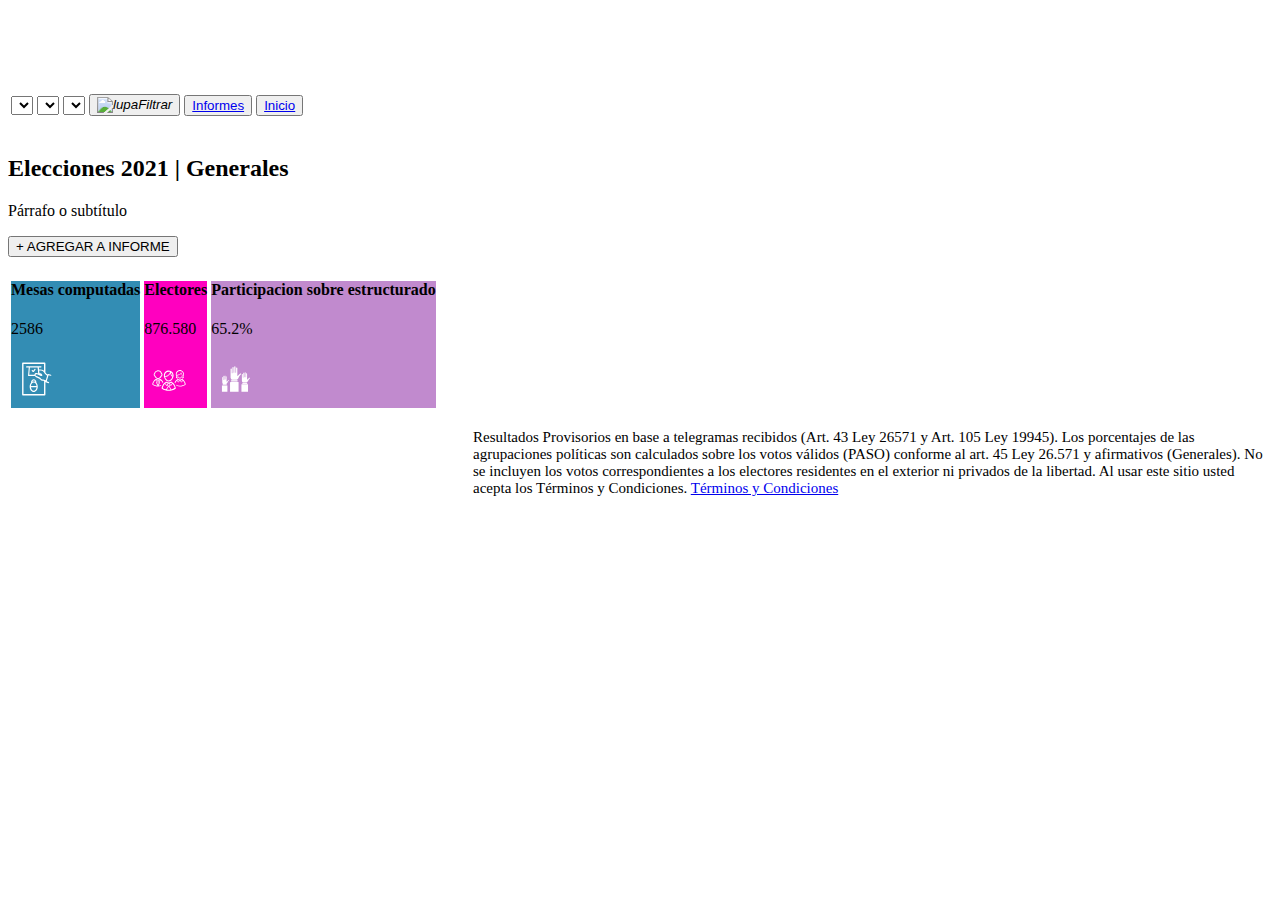
==== tup-lc2-votacion-app/generales.html @ f7ecd7ff "Add files via upload" ====
<!DOCTYPE html>
<html lang="es">

<head>
    <meta charset="UTF-8" />
    <meta name="viewport" content="width=device-width, initial-scale=1.0" />
    <title>Sistema de Publicación de Resultados Electorales</title>
    <link rel="shortcut icon" href="img/icons/favicon-16x16.png" type="image/x-icon">
    <!-- Estilos CSS -->
    <link rel="stylesheet" href="css/generales.css" />
</head>

<body>
    <header>
        <!--Barra de logo portal-->
        <div class="header-page">
            <img src="img/icons/Logo_DINE_negativo.a88f983e.png" alt="logo" class="logo" width="250px">

            <nav>
                <table>
                    <tr>
                        <!-- Filtros -->
                        <td>
                            <select name="Año" id="year">
                        </select>
                        </td>
                        <td>
                            <select name="Cargo" id="Cargo">
                            <!-- Opciones del filtro de cargo -->
                        </select>
                        </td>
                        <td>
                            <select name="Distrito" id="Distrito">
                            <!-- Opciones del filtro de distrito -->
                        </select>
                        </td>
                        <td><button type="submit"><i class="icon-search"> <img src="img/icons/lupa.png" alt="lupa" width="10px">Filtrar</i></butto></td>

                            <!--Barra de menú principal-->
                        <td>
                            <p><button><a class="active" href="informes.html">Informes</a></button></p>
                        </td>
                        <td>
                            <p><button class="move-right"><a class="active" href="index.html">Inicio</a></button></p>

                        </td>

                    </tr>
                </table>
            </nav>

        </div>
    </header>


    <!-- Contenido principal de la página -->
    <main>

        <section id="sec-titulo">
            <!--Seccion para agregar una palicula favorita por codigo-->
            <h2>Elecciones 2021 | Generales</h2>
            <p>Párrafo o subtítulo</p>
        </section>

        <section id="sec-contenido">
            <!--Seccion para contenido de la página-->

            <button>+ AGREGAR A INFORME</button>


            <table>

                <tr>
                    <td>

                        <div style="background-color: rgb(51, 141, 180);">
                            <h4>Mesas computadas</h4>
                            <p>2586</p>
                            <svg version="1.1" id="Capa_1" xmlns="http://www.w3.org/2000/svg" xmlns:xlink="http://www.w3.org/1999/xlink" x="0px" y="0px" width="841.889px" height="595.281px" viewBox="0 0 841.889 595.281" enable-background="new 0 0 841.889 595.281" xml:space="preserve"
                                class="v-icon__component theme--light" style="font-size: 50px; height: 50px; width: 50px;">
                <g>
                    <path fill="#FFFFFF"
                        d="M671.434,227.503l-43.614-14.145c-2.358-1.179-4.716-1.179-8.252,1.179
                                                            c-2.357,1.179-4.715,3.536-4.715,5.894l-1.179,3.536c-9.431-8.251-22.396-20.039-34.185-35.363V31.827
                                                            c0-7.072-5.894-11.788-11.788-11.788H198.746c-7.073,0-11.788,5.895-11.788,11.788v530.448c0,7.072,4.715,11.787,11.788,11.787
                                                            h368.955c7.073,0,11.788-4.715,11.788-11.787V348.917c1.179,2.357,3.536,3.536,4.715,4.716l44.794,14.145c1.179,0,2.357,0,3.536,0
                                                            c4.715,0,8.251-2.357,9.43-7.072s-1.179-10.609-5.894-12.967l0,0l-34.185-11.787l30.648-102.554l34.185,10.608l0,0
                                                            c4.715,1.179,10.608-1.179,12.966-7.072C679.685,234.576,676.149,228.682,671.434,227.503z M555.914,550.487H210.533V43.615
                                                            h345.381v113.162c-29.47-25.934-77.799-21.218-83.693-20.039l-3.536-34.185h35.363c5.894,0,10.609-4.715,10.609-10.609
                                                            c0-5.894-4.716-10.608-10.609-10.608H262.4c-4.715,2.357-9.43,7.072-9.43,12.966c0,5.895,4.715,10.609,10.608,10.609h35.363
                                                            l-11.787,132.022c0,2.357,1.179,5.894,2.357,8.251c2.357,2.358,4.715,3.537,7.072,3.537h103.731
                                                            c5.895,9.43,15.324,12.966,16.503,14.145c0,0,29.47,15.324,51.866,24.755c12.967,5.894,15.324,9.43,20.039,14.145
                                                            c2.357,3.537,5.894,7.073,10.609,10.609c14.146,12.967,34.185,14.146,40.078,15.324l17.682,4.715L555.914,550.487z
                                                            M456.897,203.927l-8.251-3.536c-1.179-1.179-17.682-8.251-31.827-3.536c-8.251,2.357-14.145,8.251-18.86,17.682
                                                            c-2.357,4.715-3.536,8.251-3.536,12.967h-87.229l10.608-122.593h130.844L456.897,203.927z M585.383,319.448l-42.436-11.788
                                                            c-1.179,0-2.357,0-3.536,0c0,0-17.682,0-28.291-9.431c-3.536-3.536-5.894-7.072-8.251-9.43
                                                            c-5.894-7.073-11.788-12.967-27.112-20.039c-22.396-9.431-50.687-24.755-51.865-24.755c0,0-7.073-3.536-9.431-9.43
                                                            c-1.179-3.536-1.179-7.072,1.179-10.609c2.357-4.715,4.716-5.894,7.073-7.072c5.894-2.357,14.145,1.179,17.682,2.357l62.475,25.933
                                                            c4.715,1.18,15.324,4.716,22.396-2.357c4.715-4.715,3.536-11.787-2.357-21.218c-10.609-16.503-29.469-20.039-37.721-20.039
                                                            c-1.179,0-2.357,0-2.357,0c-1.179,0-2.357,0-3.536,0l0,0l-4.716-36.542l-1.179-8.251c0,0,0,0,1.179,0
                                                            c0,0,56.581-8.252,76.621,24.754c15.323,25.933,38.899,50.688,56.58,62.475L585.383,319.448z">
                    </path>
                    <path fill="#FFFFFF" d="M368.49,179.174c2.357,1.179,3.536,2.357,5.894,2.357l0,0l0,0c3.536,0,5.895-1.179,8.252-3.536
                                                            l29.469-35.363c3.536-4.715,2.357-10.609-1.179-14.146c-2.357-1.179-4.715-2.357-7.072-2.357c-2.358,0-4.716,1.179-7.073,3.536
                                                            l-12.966,15.324l-9.431,11.788l-5.894-4.716l-4.715-3.536c-4.716-3.536-10.609-2.357-14.146,2.357
                                                            c-3.536,4.716-2.357,10.609,2.357,14.146L368.49,179.174z">
                    </path>
                    <path fill="#FFFFFF"
                        d="M427.428,359.526c0-2.357,0-3.536,0-5.894c0,0,0,0,0-1.18l0,0l0,0c0-28.29-20.039-50.688-44.793-50.688
                                                            c-24.755,0-44.794,22.397-44.794,50.688l0,0l0,0c0,2.358,0,4.716,0,7.073c-14.145,16.503-23.575,40.078-23.575,67.189l0,0l0,0
                                                            c0,48.33,30.648,88.408,68.369,88.408c37.72,0,68.368-40.078,68.368-88.408l0,0l0,0
                                                            C451.003,399.604,441.573,376.029,427.428,359.526z M382.635,495.085c-23.576,0-43.615-25.933-47.151-57.76h94.302
                                                            C427.428,469.152,407.389,495.085,382.635,495.085z M406.21,344.202c-7.073-3.536-15.324-5.894-23.575-5.894
                                                            c-8.252,0-16.503,2.357-23.576,5.894c3.537-12.967,12.967-21.218,23.576-21.218C394.422,321.805,403.853,331.235,406.21,344.202z
                                                            M382.635,358.347c23.575,0,43.614,24.754,47.15,57.76h-94.302C339.02,383.101,359.059,358.347,382.635,358.347z">
                    </path>
                </g>
            </svg>
                        </div>
                    </td>

                    <td>
                        <div style="background-color: rgb(255, 0, 191);">
                            <h4>Electores</h4>
                            <p>876.580</p>
                            <svg version="1.1" id="Layer_1" xmlns="http://www.w3.org/2000/svg" xmlns:xlink="http://www.w3.org/1999/xlink" x="0px" y="0px" width="841.889px" height="595.281px" viewBox="0 0 841.889 595.281" enable-background="new 0 0 841.889 595.281" xml:space="preserve"
                                class="v-icon__component theme--light" style="font-size: 50px; height: 50px; width: 50px;">
                <title>comunidad</title>
                <path fill="#FFFFFF"
                    d="M462.824,342.115h-0.59c-3.125-1.252-6.67-0.854-9.438,1.062c-10.771,7.341-23.424,11.436-36.453,11.797
                                                            c-13.2-0.436-26.022-4.519-37.043-11.797c-2.89-1.642-6.43-1.642-9.319,0c-54.148,26.779-76.682,98.859-71.845,112.897
                                                            c0.632,1.725,1.735,3.237,3.186,4.365c34.136,22.816,73.983,35.608,115.021,36.925c41.28-0.521,81.446-13.472,115.257-37.161
                                                            c1.454-1.173,2.557-2.724,3.186-4.482C539.387,440.739,516.973,368.659,462.824,342.115z M458.813,359.693
                                                            c5.067,2.88,9.848,6.237,14.275,10.027l-21.707,27.016l-21.353-26.426c10.135-1.979,19.866-5.647,28.784-10.854V359.693z
                                                            M434.039,395.084l-17.342,20.999c0,0,0,0.59,0,0.826c0,0.235,0,0,0-0.826l-17.224-20.999l17.578-21.471L434.039,395.084z
                                                            M373.992,359.693c8.952,5.199,18.728,8.83,28.902,10.735l-21.588,26.308l-22.061-27.252c4.616-3.762,9.55-7.117,14.746-10.027
                                                            V359.693z M315.007,447.464c5.307-26.169,17.715-50.372,35.863-69.957l25.6,32.088c1.272,1.329,3,2.13,4.837,2.241
                                                            c1.824-0.022,3.548-0.841,4.719-2.241l4.837-5.898l12.977,15.69l-31.853,52.497c-20.349-4.863-39.705-13.204-57.216-24.656
                                                            L315.007,447.464z M416.579,478.725c-10.703-0.196-21.366-1.381-31.852-3.539l31.852-52.143l32.088,52.496
                                                            c-10.662,1.965-21.481,2.952-32.323,2.95L416.579,478.725z M461.29,472.709l-32.441-52.851l12.977-15.69l4.955,5.898
                                                            c1.138,1.441,2.883,2.27,4.719,2.242l0,0c1.824-0.023,3.548-0.842,4.719-2.242l25.718-32.56
                                                            c18.07,19.442,30.544,43.411,36.099,69.367c-17.312,11.868-36.609,20.539-56.979,25.6L461.29,472.709z">
                </path>
                <path fill="#FFFFFF" d="M416.462,340.935c45.3,0,81.753-54.856,81.753-100.157c1.717-45.184-33.521-83.204-78.705-84.92
                                                            s-83.204,33.521-84.92,78.706c-0.078,2.07-0.078,4.144,0,6.214C334.59,286.079,371.043,340.935,416.462,340.935z M480.756,240.778
                                                            c0,1.298,0,2.596,0,3.894c-18.168-6.606-25.364-40.229-27.842-56.98C470.381,199.714,480.797,219.574,480.756,240.778z
                                                            M352.05,240.778c0.387-35.316,29.094-63.76,64.412-63.822c7.58,0.036,15.093,1.435,22.178,4.129
                                                            c-5.771,25.088-21.943,46.535-44.475,58.985c-12.627,7.394-27.523,9.911-41.88,7.079C352.168,244.553,352.05,242.666,352.05,240.778
                                                            z M362.549,260.244c13.056-0.269,25.851-3.71,37.278-10.028c19.154-10.271,34.437-26.506,43.531-46.244
                                                            c4.719,20.645,14.864,47.188,35.392,53.087c-6.96,32.56-33.268,66.418-62.406,66.418s-54.03-32.089-61.816-63.94
                                                            C357.182,259.952,359.863,260.188,362.549,260.244z"></path>
                <path fill="#FFFFFF"
                    d="M542.454,249.036l0.944,3.186c0.522,1.727,0.839,3.508,0.943,5.309l0,0c-0.551,1.18-1.966,3.657-4.247,7.433
                                                            l-1.062,1.77c-1.563,2.695-1.181,6.096,0.943,8.376c6.438,6.525,14.637,11.034,23.595,12.977c0.584,0.114,1.185,0.114,1.77,0
                                                            c3.892,0.367,7.345-2.489,7.713-6.381c0.352-3.722-2.251-7.075-5.943-7.658c-4.577-1.021-8.934-2.859-12.859-5.427
                                                            c1.602-2.582,2.87-5.356,3.775-8.258c0.116-1.177,0.116-2.362,0-3.539c-0.062-3.077-0.537-6.133-1.416-9.083l-0.943-3.422
                                                            c0-1.298-0.826-2.595-1.18-3.893v-1.18c-3.318-7.425-5.047-15.462-5.073-23.595c0.729-30.418,25.977-54.486,56.395-53.759
                                                            s54.486,25.977,53.759,56.395c-0.187,7.795-2.025,15.461-5.395,22.492l-2.124,7.433c-0.941,3.021-1.457,6.157-1.533,9.319
                                                            c-0.116,1.177-0.116,2.362,0,3.539c-0.056,0.352-0.056,0.71,0,1.062c0.976,2.515,2.201,4.926,3.657,7.196
                                                            c-2.936,1.979-6.159,3.49-9.556,4.483c-3.891,0.815-6.383,4.629-5.567,8.52c0.815,3.89,4.63,6.382,8.52,5.566
                                                            c0.443-0.093,0.877-0.228,1.294-0.401c7.512-2.082,14.32-6.159,19.701-11.797c2.093-2.286,2.518-5.642,1.062-8.376l-1.062-1.77
                                                            c-0.943-1.534-3.421-5.663-4.246-7.314v-0.59c0.017-1.81,0.336-3.604,0.943-5.309c0.59-2.478,1.298-4.837,1.77-6.371
                                                            c15.945-34.834,0.633-75.999-34.201-91.944s-75.999-0.633-91.944,34.201c-8.279,18.087-8.396,38.857-0.319,57.036L542.454,249.036z">
                </path>
                <path fill="#FFFFFF" d="M642.375,297.64c-2.532-1.03-5.412-0.72-7.668,0.825c-8.872,5.963-19.276,9.24-29.965,9.438
                                                            c-10.801-0.386-21.289-3.732-30.318-9.674c-2.138-1.544-4.956-1.771-7.313-0.59l0,0c-23.636,13.269-41.938,34.323-51.789,59.575
                                                            c3.657,4.247,7.078,8.612,10.263,12.977c5.804-16.099,14.791-30.863,26.426-43.413l24.42,27.134
                                                            c0.923,1.054,2.257,1.656,3.657,1.651l0,0c1.508-0.124,2.886-0.899,3.775-2.124l20.526-29.729l20.881,30.201
                                                            c0.928,1.18,2.285,1.943,3.775,2.123l0,0c1.43-0.02,2.79-0.615,3.774-1.651l24.893-27.134c15.105,16.03,25.513,35.905,30.082,57.452
                                                            c-24.783,16.33-53.728,25.214-83.405,25.6c-22.516-0.792-44.649-6.045-65.12-15.454c3.217,5.863,6.131,11.888,8.73,18.05
                                                            c18.353,6.987,37.713,10.971,57.334,11.797c33.779-0.463,66.647-11.022,94.376-30.318c1.199-0.993,2.098-2.301,2.596-3.775
                                                            C705.608,378.923,687.204,319.819,642.375,297.64z M579.615,342.705l-20.881-22.65c3.726-2.86,7.67-5.425,11.797-7.668
                                                            c7.562,4.349,15.827,7.343,24.42,8.848L579.615,342.705z M629.989,342.705l-14.864-21.353c8.595-1.564,16.855-4.598,24.42-8.966
                                                            c4.164,2.182,8.113,4.749,11.797,7.668L629.989,342.705z"></path>
                <path fill="#FFFFFF"
                    d="M628.337,190.877c-1.385-2.284-4.359-3.014-6.644-1.628c-1.115,0.676-1.91,1.773-2.204,3.044
                                                            c-6.253,27.959-24.774,29.492-39.639,30.79c-8.729,0.708-18.639,1.651-18.639,11.207c0,24.185,19.465,53.323,43.53,53.323
                                                            c24.066,0,43.649-29.139,43.649-53.323C643.531,219.045,636.794,204.462,628.337,190.877z M604.743,278.057
                                                            c-17.932,0-33.976-24.42-34.094-43.649c3.214-1.169,6.607-1.768,10.027-1.77c13.213-1.18,34.447-2.949,44.711-27.251
                                                            c5.456,9.175,9.925,18.903,13.331,29.021C638.719,253.637,622.792,278.057,604.743,278.057z">
                </path>
                <path fill="#FFFFFF" d="M313.709,362.996c3.304-4.011,6.843-7.903,10.5-11.797c-10.078-22.699-27.316-41.47-49.076-53.44l0,0
                                                            c-2.572-1.03-5.487-0.721-7.786,0.825c-8.815,5.99-19.19,9.271-29.847,9.438c-10.771-0.347-21.232-3.697-30.2-9.674
                                                            c-2.422-1.345-5.365-1.345-7.786,0c-44.476,22.061-62.879,81.046-58.985,92.606c0.544,1.449,1.483,2.717,2.713,3.657
                                                            c28.015,18.697,60.712,29.161,94.377,30.201c16.017-0.268,31.911-2.851,47.188-7.669c1.908-5.903,4.153-11.693,6.724-17.341
                                                            c-14.479,5.61-29.701,9.067-45.183,10.263l25.01-51.553c1.152-2.354,0.273-5.196-2.005-6.488l-10.146-5.898l21.234-27.605
                                                            C295.008,330.396,306.432,345.669,313.709,362.996z M153.741,384.349c5.684-25.848,19.895-49.032,40.346-65.828l21.234,27.487
                                                            l-10.146,5.898c-2.234,1.332-3.06,4.165-1.887,6.488l24.892,51.554C201.697,407.4,176.191,398.629,153.741,384.349z
                                                            M232.192,396.146l-18.285-37.751l10.971-6.488c1.257-0.7,2.157-1.9,2.478-3.304c0.226-1.408-0.114-2.85-0.943-4.011l-24.303-32.088
                                                            l0,0c9.059,5.185,19.108,8.401,29.493,9.438c0.472,22.65,0.708,55.564,0.59,73.731V396.146z M247.764,344.593
                                                            c-1.677,2.163-1.283,5.275,0.879,6.952c0.171,0.132,0.35,0.253,0.536,0.362l10.972,6.488l-17.932,38.341c0-12.505,0-35.392,0-74.204
                                                            c10.56-1.072,20.771-4.369,29.965-9.673l0,0L247.764,344.593z">
                </path>
                <path fill="#FFFFFF"
                    d="M180.521,255.171c5.19,10.382,23.594,41.525,56.743,41.525c33.15,0,51.554-31.144,56.744-41.525
                                                            c7.55-3.822,12.906-10.921,14.511-19.229c4.03-10.152,3.024-21.612-2.714-30.908c-1.321-1.697-2.869-3.205-4.601-4.482
                                                            c-9.042-35.281-44.972-56.552-80.253-47.51c-23.321,5.977-41.532,24.188-47.509,47.51c-1.962,1.255-3.68,2.854-5.073,4.719
                                                            c-5.66,9.234-6.664,20.588-2.713,30.672C167.249,244.36,172.775,251.508,180.521,255.171z M180.521,214.235
                                                            c1.003-1.31,2.491-2.16,4.129-2.359l0,0c0.77,0.139,1.506-0.372,1.645-1.142c0.003-0.013,0.005-0.025,0.007-0.038
                                                            c3.3-27.756,28.475-47.581,56.23-44.281c23.217,2.76,41.521,21.064,44.28,44.281c0.178,0.805,0.959,1.325,1.77,1.18
                                                            c1.693,0.124,3.247,0.987,4.247,2.359c1.651,2.241,3.067,7.078,0,17.342c-1.415,4.954-4.247,10.735-8.848,9.438
                                                            c-0.716-0.241-1.494,0.122-1.77,0.825c-7.668,19.584-24.892,39.284-45.772,39.284s-38.223-19.818-45.891-39.52
                                                            c-0.238-0.571-0.797-0.944-1.416-0.944l0,0c-4.601,1.534-7.55-4.364-8.966-9.319c-2.595-10.027-1.18-14.864,0.473-17.105H180.521z">
                </path>
            </svg>
                        </div>
                    </td>

                    <td>
                        <div style="background-color: rgb(193, 138, 206);">
                            <h4>Participacion sobre estructurado</h4>
                            <p>65.2%</p>
                            <svg version="1.1" id="Layer_1" xmlns="http://www.w3.org/2000/svg" xmlns:xlink="http://www.w3.org/1999/xlink" x="0px" y="0px" width="841.889px" height="595.281px" viewBox="0 0 841.889 595.281" enable-background="new 0 0 841.889 595.281" xml:space="preserve"
                                class="v-icon__component theme--light" style="font-size: 50px; height: 50px; width: 50px;">
                <title>participacion</title>
                <path fill="#FFFFFF"
                    d="M508.832,212.347c-2.05-2.229-4.488-4.068-7.195-5.427c-2.793-1.033-5.824-1.238-8.73-0.59
                    c-1.705,0.26-3.37,0.735-4.955,1.416c-10.957,5.935-20.277,14.485-27.133,24.892c-4.26,6.344-10.35,11.24-17.46,14.038V116.909
                    c1.236-5.799-2.462-11.501-8.261-12.737s-11.502,2.462-12.737,8.261c-0.315,1.476-0.315,3.001,0,4.477v70.782
                    c0,2.802-2.271,5.073-5.073,5.073s-5.072-2.271-5.072-5.073V97.326c0.751-6.472-3.886-12.327-10.357-13.079
                    c-0.048-0.006-0.095-0.011-0.143-0.016c-6.479,0.673-11.188,6.473-10.515,12.953c0.005,0.047,0.011,0.095,0.016,0.142v90.247
                    c0,2.802-2.271,5.073-5.072,5.073c-2.802,0-5.073-2.271-5.073-5.073v-80.81c0.771-6.364-3.682-12.18-10.027-13.095
                    c-6.48,0.673-11.188,6.473-10.515,12.953c0.005,0.047,0.01,0.095,0.016,0.142v90.365c0,2.802-2.271,5.073-5.073,5.073
                    s-5.072-2.271-5.072-5.073v-61.816c0.751-6.472-3.886-12.327-10.357-13.079c-0.048-0.005-0.095-0.011-0.143-0.016
                    c-6.48,0.674-11.188,6.473-10.515,12.953c0.005,0.047,0.01,0.095,0.016,0.142v128.234c-1.572,18.48,6.725,36.419,21.824,47.188
                    h81.636c11.325-6.8,20.806-16.28,27.605-27.605c2.595-4.837,4.837-9.319,7.078-13.566c6.687-16.377,16.459-31.315,28.785-44.003
                    c3.446-2.846,7.115-5.409,10.971-7.668c1.093-0.64,1.863-1.711,2.123-2.949C509.631,214.033,509.414,213.078,508.832,212.347z">
                </path>
                <path fill="#FFFFFF" d="M328.573,348.25h127.645c4.495,0,8.14,3.645,8.14,8.14l0,0v154.66l0,0H320.552l0,0V356.272
                    C320.615,351.868,324.17,348.313,328.573,348.25z"></path>
                <rect x="339.073" y="317.695" fill="#FFFFFF" width="108.061" height="22.533"></rect>
                <path fill="#FFFFFF" d="M657.24,282.422c-1.578-1.706-3.458-3.105-5.544-4.129c-2.162-0.592-4.444-0.592-6.606,0
                    c-1.346,0.213-2.655,0.61-3.894,1.18c-8.328,4.552-15.416,11.073-20.645,18.993c-3.306,4.799-7.938,8.529-13.331,10.736v-99.804
                    c1.083-4.431-1.632-8.899-6.062-9.982c-4.431-1.082-8.899,1.632-9.982,6.062c-0.314,1.288-0.314,2.632,0,3.92V263.9
                    c0.207,2.307-1.473,4.354-3.774,4.602c-2.343-0.122-4.143-2.12-4.021-4.462c0.002-0.047,0.005-0.093,0.009-0.14v-69.484
                    c1.083-4.431-1.632-8.899-6.062-9.981c-4.431-1.083-8.899,1.631-9.982,6.062c-0.314,1.288-0.314,2.632,0,3.92v69.013
                    c0.373,2.117-1.041,4.137-3.159,4.51c-2.117,0.372-4.136-1.042-4.509-3.159c-0.078-0.447-0.078-0.904,0-1.351v-61.816
                    c0.939-4.463-1.918-8.843-6.381-9.781c-4.463-0.939-8.842,1.917-9.781,6.381c-0.235,1.121-0.235,2.279,0,3.4v69.721
                    c0.737,2.02-0.303,4.255-2.322,4.992c-2.02,0.736-4.254-0.303-4.991-2.322c-0.315-0.862-0.315-1.808,0-2.67v-47.188
                    c0.938-4.463-1.918-8.842-6.381-9.781s-8.843,1.918-9.781,6.381c-0.236,1.121-0.236,2.279,0,3.4v98.152
                    c-1.186,13.88,4.937,27.377,16.162,35.627h62.524c8.877-5.241,16.299-12.623,21.588-21.471l5.309-10.382
                    c5.146-12.51,12.633-23.922,22.061-33.622c2.67-2.135,5.467-4.104,8.376-5.898c0.834-0.489,1.431-1.3,1.652-2.241
                    C657.869,283.641,657.694,282.938,657.24,282.422z"></path>
                <path fill="#FFFFFF" d="M519.332,386.472h97.68c3.453,0,6.252,2.799,6.252,6.252v117.971l0,0H512.608l0,0V392.724
                    c-0.01-3.453,2.781-6.26,6.234-6.27C519.006,386.454,519.169,386.46,519.332,386.472z">
                </path>
                <rect x="527.354" y="363.114" fill="#FFFFFF" width="82.698" height="17.224"></rect>
                <path fill="#FFFFFF" d="M304.508,320.173c-1.309-1.415-2.869-2.575-4.602-3.421c-1.851-0.524-3.812-0.524-5.662,0l-3.186,0.943
                    c-6.955,3.823-12.869,9.291-17.224,15.927c-2.748,4.048-6.654,7.173-11.207,8.966v-83.76c0.419-4.117-2.505-7.824-6.606-8.376
                    c-4.149,0.493-7.14,4.218-6.725,8.376v45.536c0.135,1.95-1.337,3.641-3.287,3.774c-0.005,0.001-0.011,0.001-0.016,0.001
                    c-1.909-0.187-3.322-1.861-3.186-3.775v-57.688c0.352-4.139-2.607-7.824-6.725-8.376c-4.116,0.552-7.075,4.237-6.724,8.376v57.688
                    c0.343,1.792-0.831,3.523-2.623,3.866c-1.792,0.344-3.522-0.831-3.865-2.623c-0.079-0.41-0.079-0.832,0-1.243v-51.671
                    c0.412-4.134-2.593-7.824-6.725-8.258c-4.1,0.493-7.071,4.144-6.725,8.258v57.688c0.001,1.759-1.425,3.186-3.184,3.187
                    s-3.186-1.425-3.187-3.184c0-0.001,0-0.002,0-0.003v-39.049c0.352-4.139-2.607-7.824-6.725-8.376
                    c-4.149,0.493-7.139,4.218-6.725,8.376v82.58c-1.079,11.861,4.222,23.405,13.921,30.318h52.144
                    c7.469-4.531,13.645-10.91,17.931-18.521l4.483-8.612c4.286-10.447,10.533-19.979,18.403-28.077c2.212-1.854,4.58-3.511,7.078-4.954
                    c0.715-0.38,1.199-1.085,1.298-1.888C305.219,321.508,305.073,320.68,304.508,320.173z">
                </path>
                <path fill="#FFFFFF" d="M189.368,406.999h81.518c2.867,0,5.19,2.324,5.19,5.191v98.859l0,0h-91.898l0,0V412.19
                    C184.178,409.323,186.501,406.999,189.368,406.999z"></path>
                <rect x="195.975" y="387.534" fill="#FFFFFF" width="69.013" height="14.393"></rect>
            </svg>
                        </div>
                    </td>

                    </div>
                </tr>
            </table>



        </section>
    </main>





    <!--Pie de página-->
    <footer>

        <table>
            <!--Agrege una tabla para acomodar los elementos del footer-->
            <tr>
                <td><img src="img/icons/Ministerio-del-Interior_pluma.1ab9a7a7.png" alt="Ministerio-del-Interior_pluma" width="150px"></td>
                <td><img src="img/icons/Logo_DINE_negativo.a88f983e.png" alt="logo" width="150px"></td>
                <td><img src="img/icons/logos_001-10.4430c8d5.png" alt="logos_001-10" width="150px"></td>
                <td>
                    <p style="font-size: 15px;">
                        Resultados Provisorios en base a telegramas recibidos (Art. 43 Ley 26571 y Art. 105 Ley 19945). Los porcentajes de las agrupaciones políticas son calculados sobre los votos válidos (PASO) conforme al art. 45 Ley 26.571 y afirmativos (Generales). No se
                        incluyen los votos correspondientes a los electores residentes en el exterior ni privados de la libertad. Al usar este sitio usted acepta los Términos y Condiciones.
                        <a href="hola.html">Términos y Condiciones</a>
                    </p>
                </td>
            </tr>
        </table>

    </footer>
</body>

</html>
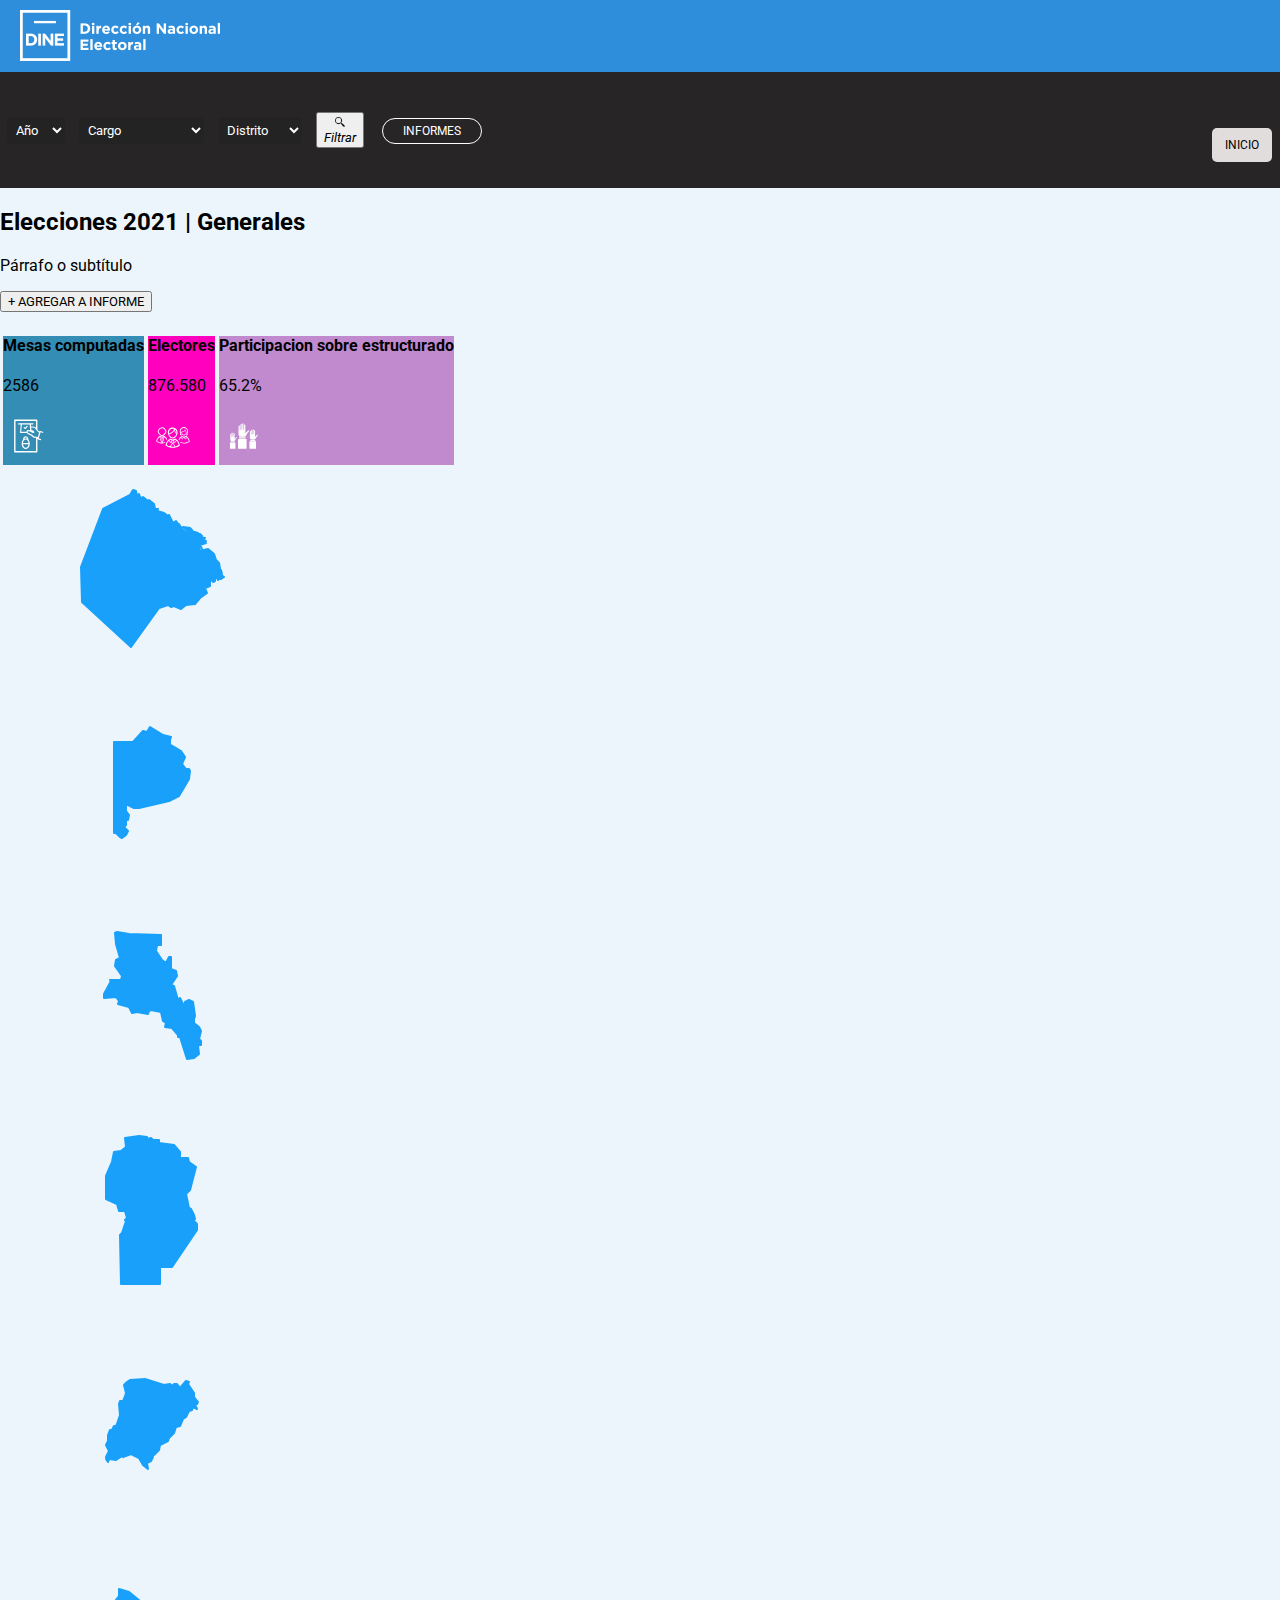
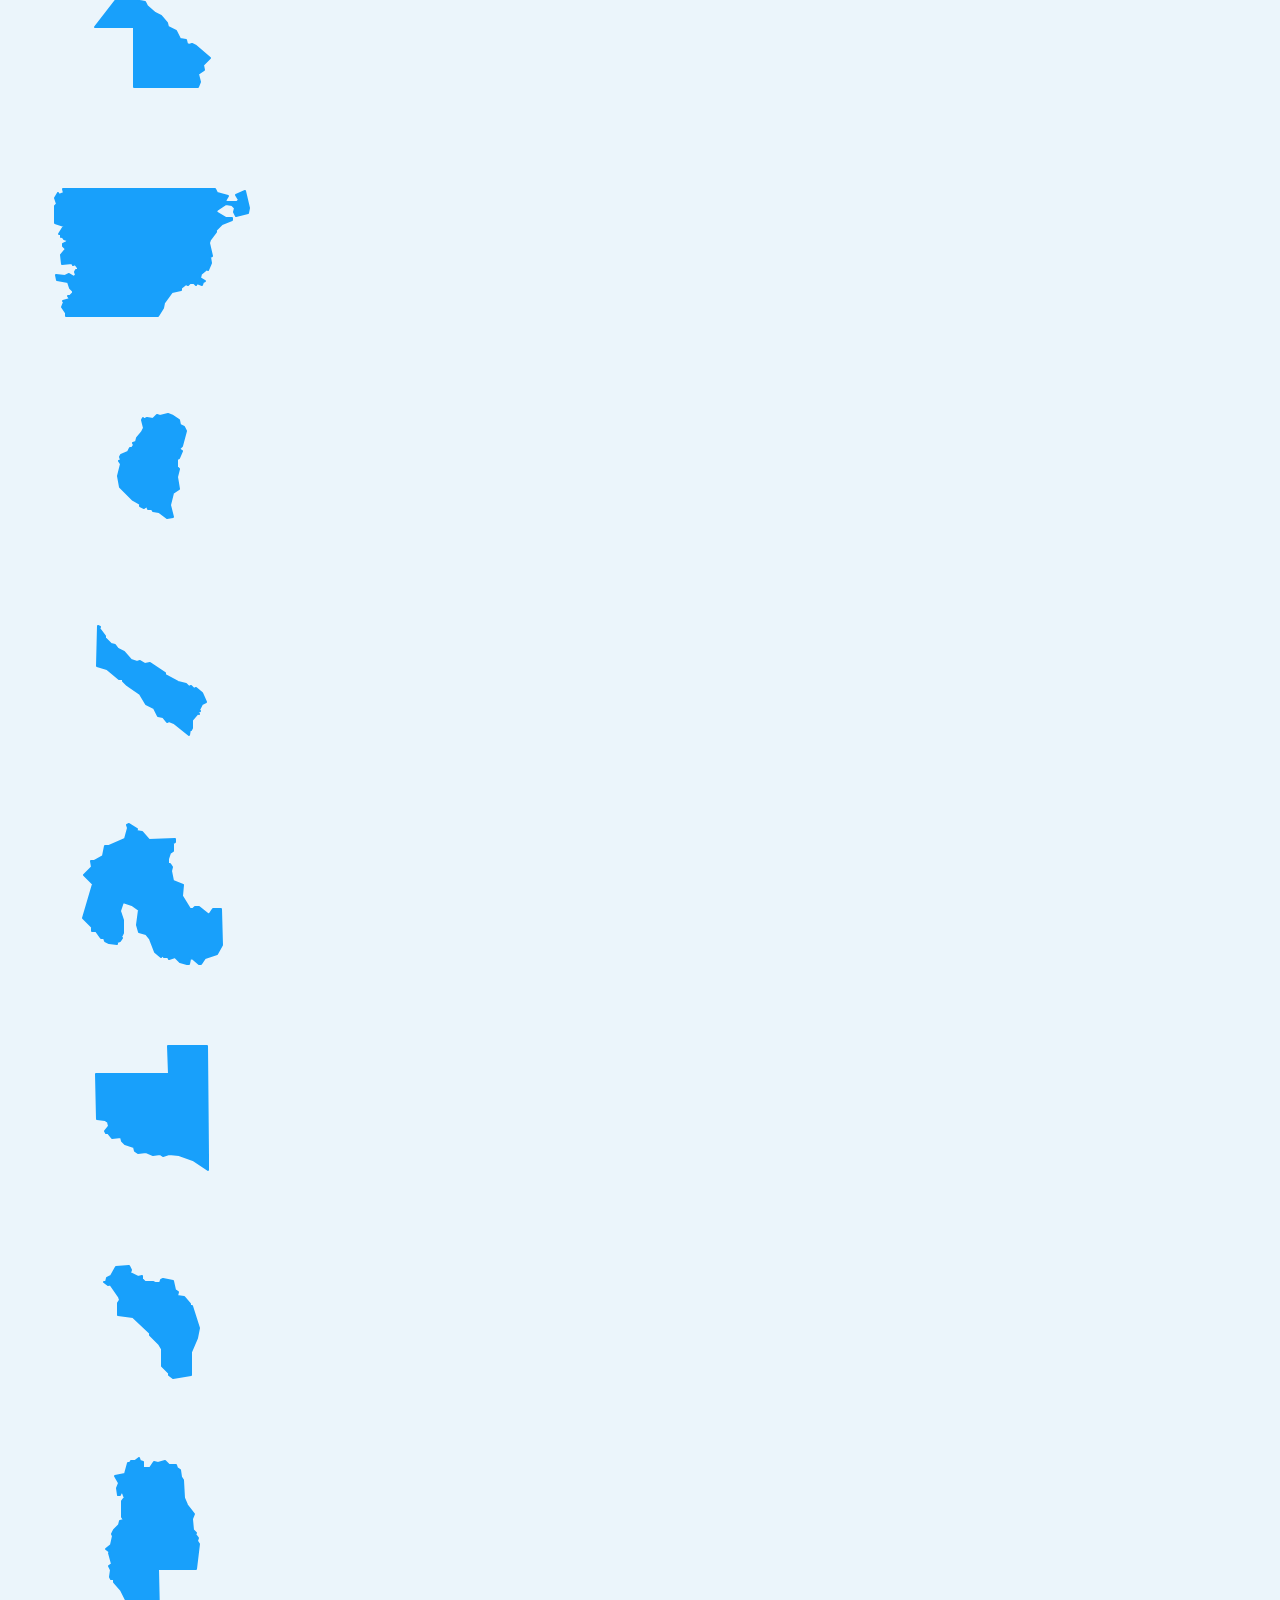
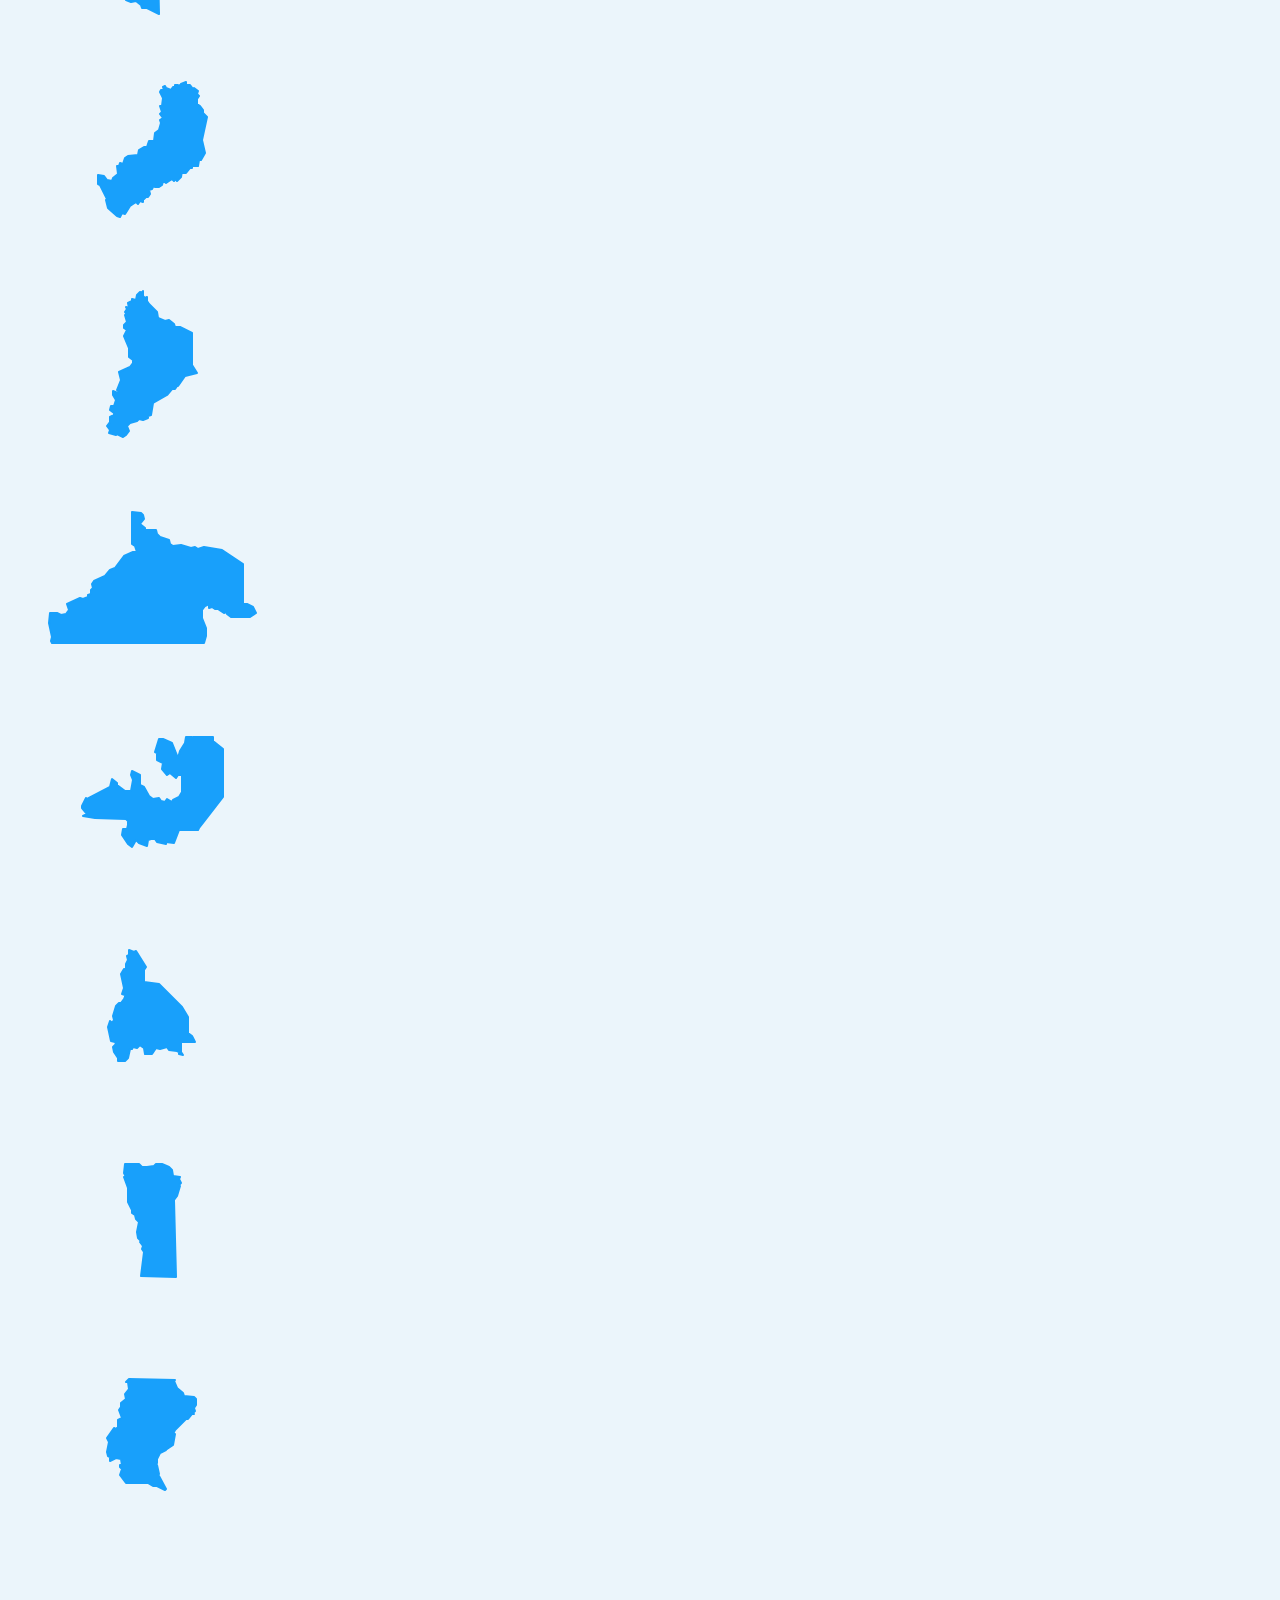
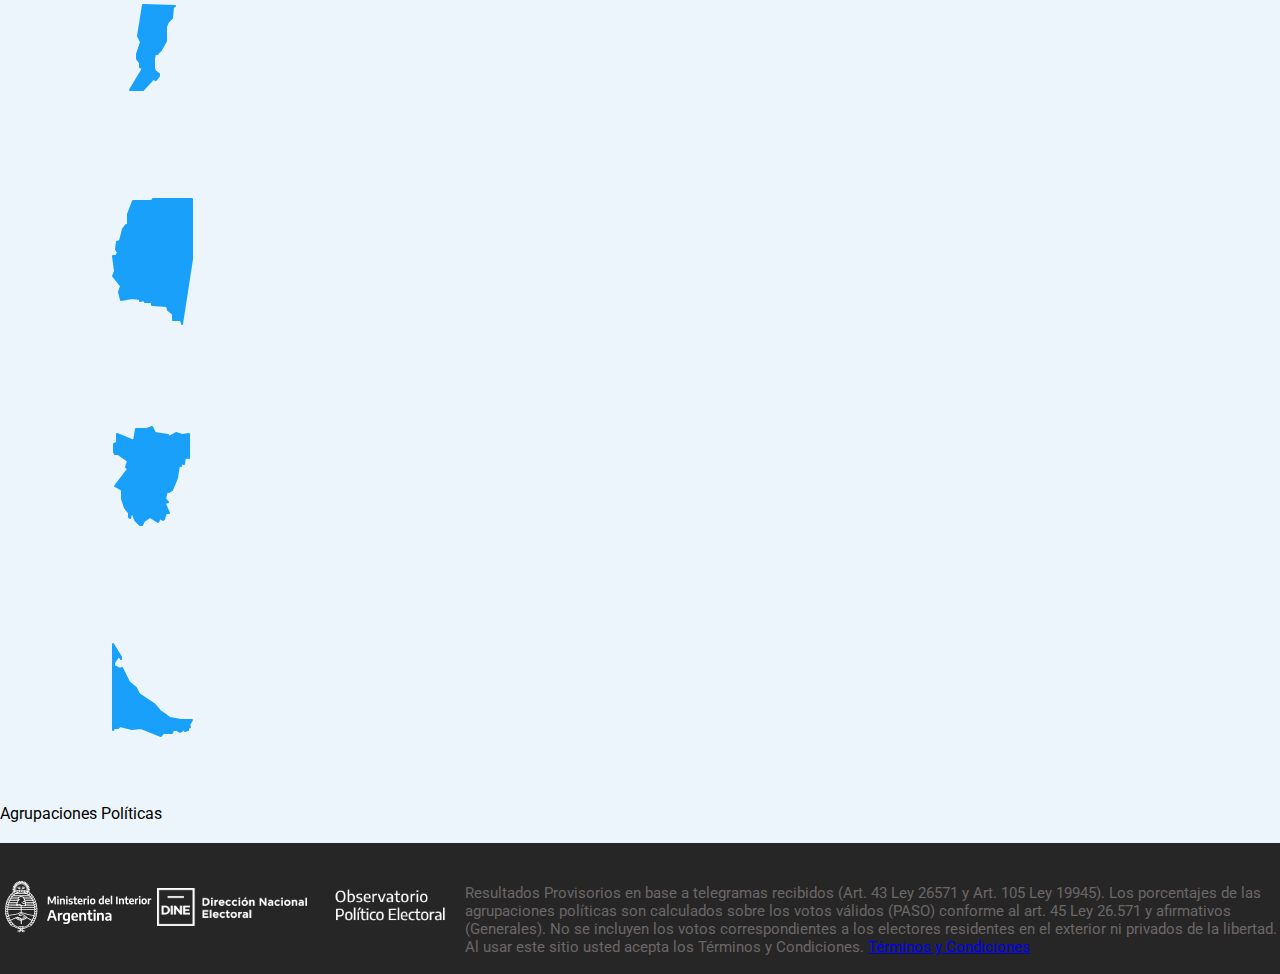
==== commit cbf73e40: "Add files via upload" ====
--- a/tup-lc2-votacion-app/generales.html
+++ b/tup-lc2-votacion-app/generales.html
@@ -7,55 +7,72 @@
     <title>Sistema de Publicación de Resultados Electorales</title>
     <link rel="shortcut icon" href="img/icons/favicon-16x16.png" type="image/x-icon">
     <!-- Estilos CSS -->
-    <link rel="stylesheet" href="css/generales.css" />
+    <link rel="stylesheet" href="css/common.css" />
+    <link rel="stylesheet" href="css/pages/generales.css">
 </head>
-
 <body>
     <header>
         <!--Barra de logo portal-->
         <div class="header-page">
-            <img src="img/icons/Logo_DINE_negativo.a88f983e.png" alt="logo" class="logo" width="250px">
-
-            <nav>
-                <table>
-                    <tr>
-                        <!-- Filtros -->
-                        <td>
-                            <select name="Año" id="year">
+            <div class="logo-container">
+                <a href="index.html">
+                <img src="img/icons/Logo_DINE_negativo.a88f983e.png" alt="logo" class="logo" style="width: 200px;" width="250px">
+                </a>
+            </div>
+        <nav>
+            <table>
+                <tr>
+                    <!-- Filtros -->
+                    <td>
+                        <select name="Año" id="year">
+                            <option value="Año">Año</option>
+                            <option value="2021">2021</option>
+                            <option value="2022">2022</option>
+                            <option value="2023">2023</option>
+                            <option value="2024">2024</option>
                         </select>
-                        </td>
-                        <td>
-                            <select name="Cargo" id="Cargo">
-                            <!-- Opciones del filtro de cargo -->
+                    </td>
+                    <td>
+                        <select name="Cargo" id="Cargo">
+                            <option value="Cargo">Cargo</option>
+                            <option value="Presidente">Presidente</option>
+                            <option value="Viceprecidente">Viceprecidente</option>
+                            <option value="Jefed de gobierno">Jefe de gobierno</option>
                         </select>
-                        </td>
-                        <td>
-                            <select name="Distrito" id="Distrito">
-                            <!-- Opciones del filtro de distrito -->
+                    </td>
+                    <td>
+                        <select name="Distrito" id="Distrito">
+                            <option value="Distrito">Distrito</option>
+                            <option value="Norte">Norte</option>
+                            <option value="Sur">Sur</option>
+                            <option value="Oeste">Oeste</option>
+                            <option value="Este">Este</option>
+                            <option value="Sudoeste">Sudoeste</option>
+                            <option value="Noreste">Noreste</option>
                         </select>
-                        </td>
-                        <td><button type="submit"><i class="icon-search"> <img src="img/icons/lupa.png" alt="lupa" width="10px">Filtrar</i></butto></td>
-
-                            <!--Barra de menú principal-->
-                        <td>
-                            <p><button><a class="active" href="informes.html">Informes</a></button></p>
-                        </td>
-                        <td>
-                            <p><button class="move-right"><a class="active" href="index.html">Inicio</a></button></p>
-
-                        </td>
-
-                    </tr>
-                </table>
-            </nav>
-
-        </div>
+                    </td>
+                    <td>
+                        <button type="submit"><i class="icon-search"> <img src="img/icons/lupa.png" alt="lupa" width="10px">Filtrar</i></button>
+                    </td>
+                    <td>
+                        <nav class="navbar">
+                            <ul class="nav-links">
+                                <a href="informes.html">
+                                    <class="nav-item"><button class="informes-button">INFORMES</button>
+                                    <a href="index.html">
+                                        <li class="nav-item"><button class="inicio-button">INICIO</button></li>
+                                    </a>
+                            </ul>
+                        </nav>
+                    </td>
+                </tr>
+            </table>
+        </nav>
     </header>
 
 
     <!-- Contenido principal de la página -->
     <main>
-
         <section id="sec-titulo">
             <!--Seccion para agregar una palicula favorita por codigo-->
             <h2>Elecciones 2021 | Generales</h2>
@@ -64,15 +81,12 @@
 
         <section id="sec-contenido">
             <!--Seccion para contenido de la página-->
-
             <button>+ AGREGAR A INFORME</button>
 
-
             <table>
 
                 <tr>
                     <td>
-
                         <div style="background-color: rgb(51, 141, 180);">
                             <h4>Mesas computadas</h4>
                             <p>2586</p>
@@ -267,18 +281,108 @@
                 </tr>
             </table>
 
+            <!--CUadro de mapas-->
+            <!--//Ciudad Autónoma de Buenos Aires//-->
+            <svg height="210" width="800"><path class="leaflet-interactive" stroke="#18a0fb" stroke-opacity="1" stroke-width="2" stroke-linecap="round" stroke-linejoin="round" fill="#18a0fb" fill-opacity="1" fill-rule="evenodd" d="M182 61L179 56L176 58L178 56L176 53L173 55L169 47L168 48L164 45L157 43L158 41L155 41L154 36L149 32L148 33L143 29L142 30L145 32L140 29L138 32L137 30L140 29L139 26L137 28L136 23L133 22L130 27L103 41L81 99L82 134L131 179L159 140L168 137L171 139L174 138L181 141L186 137L195 136L200 130L207 125L205 120L210 118L210 112L205 107L210 110L213 114L215 113L215 110L217 110L218 112L219 111L217 109L221 111L224 109L220 106L222 106L221 102L218 102L216 104L215 103L217 102L212 102L220 101L219 95L216 92L214 86L208 81L200 83L199 80L201 79L202 81L200 77L206 75L203 75L203 73L206 73L201 71L205 70L199 69L198 68L202 68L200 66L195 67L194 66L198 65L188 62L192 62L190 60L183 59L189 64L187 65z"></path></svg>
+
+            <!--//Buenos Aires//-->
+            <svg height="210" width="800"><path class="leaflet-interactive" stroke="#18a0fb" stroke-opacity="1" stroke-width="2" stroke-linecap="round" stroke-linejoin="round" fill="#18a0fb" fill-opacity="1" fill-rule="evenodd" d="M171 55L163 53L150 45L147 50L143 49L133 60L114 60L114 151L116 151L120 155L122 156L126 153L128 149L124 145L126 143L126 138L128 138L129 133L126 129L126 122L134 126L139 126L169 119L179 114L189 97L190 89L189 87L186 87L182 82L185 75L181 69L171 63L170 64L170 58z"></path></svg>
+
+            <!--//Catamarca//-->
+            <svg height="210" width="800"><path class="leaflet-interactive" stroke="#18a0fb" stroke-opacity="1" stroke-width="2" stroke-linecap="round" stroke-linejoin="round" fill="#18a0fb" fill-opacity="1" fill-rule="evenodd" d="M194 123L195 120L193 106L189 104L185 106L185 108L183 108L180 102L178 104L174 90L171 89L177 80L176 75L171 73L171 61L169 61L166 67L162 64L156 55L157 49L161 49L161 39L129 38L117 36L115 37L116 48L120 62L116 64L115 70L122 80L121 84L110 84L111 85L104 98L104 102L116 101L119 105L118 108L129 111L132 117L137 116L148 118L149 115L151 114L161 116L163 125L166 127L165 131L172 132L178 139L178 141L180 141L187 163L194 162L199 158L198 149L201 149L201 145L199 143L201 135L199 131L194 127L194 124z"></path></svg>
+
+            <!--//Córdoba//-->
+            <svg height="210" width="800"><path class="leaflet-interactive" stroke="#18a0fb" stroke-opacity="1" stroke-width="2" stroke-linecap="round" stroke-linejoin="round" fill="#18a0fb" fill-opacity="1" fill-rule="evenodd" d="M125 101L127 108L125 110L126 111L122 123L120 125L121 174L160 174L160 157L172 157L197 120L197 114L193 110L195 109L194 105L191 99L189 98L186 84L190 80L196 57L189 52L188 48L180 48L180 42L174 35L159 33L159 30L153 30L151 28L147 29L147 27L139 26L125 28L126 37L121 41L114 42L112 52L106 66L106 89L117 94L119 101z"></path></svg>
+
+            <!--//Corrientes//-->
+            <svg height="210" width="800"><path class="leaflet-interactive" stroke="#18a0fb" stroke-opacity="1" stroke-width="2" stroke-linecap="round" stroke-linejoin="round" fill="#18a0fb" fill-opacity="1" fill-rule="evenodd" d="M106 135L108 138L109 135L116 136L122 132L123 133L131 130L139 134L143 141L148 145L147 139L151 137L153 133L152 131L154 131L159 126L160 121L168 117L169 114L174 109L176 103L180 102L183 95L186 93L189 87L192 86L193 83L197 85L195 80L197 80L198 78L194 73L194 69L188 60L189 58L186 57L180 64L177 60L174 60L173 62L170 60L164 61L145 55L130 56L127 58L124 61L126 69L125 72L123 77L120 77L119 80L120 91L117 100L116 102L114 102L112 106L110 106L108 111L108 117L106 121L109 127L106 133L107 135z"></path></svg>
+
+            <!--//Chaco//-->
+            <svg height="210" width="800"><path class="leaflet-interactive" stroke="#18a0fb" stroke-opacity="1" stroke-width="2" stroke-linecap="round" stroke-linejoin="round" fill="#18a0fb" fill-opacity="1" fill-rule="evenodd" d="M152 149L198 149L200 144L198 136L204 132L203 127L210 120L196 108L192 106L189 107L187 106L186 102L180 101L176 93L168 89L167 85L161 78L155 75L147 68L145 64L140 63L129 54L119 51L119 58L95 89L134 89L134 149z"></path></svg>
+
+            <!--//Chubut//-->
+            <svg height="210" width="800"><path class="leaflet-interactive" stroke="#18a0fb" stroke-opacity="1" stroke-width="2" stroke-linecap="round" stroke-linejoin="round" fill="#18a0fb" fill-opacity="1" fill-rule="evenodd" d="M94 37L63 37L64 41L59 43L58 41L55 46L57 52L55 54L55 71L64 74L59 82L61 82L61 85L62 84L64 87L67 88L67 90L63 92L63 94L66 97L61 103L62 112L72 111L73 113L75 112L78 116L78 118L76 118L75 120L76 123L74 125L69 122L65 124L56 123L57 128L68 130L70 136L73 139L73 141L70 144L68 144L70 147L63 149L64 150L62 155L66 161L66 164L158 164L163 156L164 151L172 140L181 138L181 136L186 132L188 133L190 131L194 131L196 133L197 131L202 133L203 130L205 129L200 126L201 122L207 117L208 118L211 111L210 105L212 104L209 91L210 88L216 80L216 78L222 72L232 68L232 66L226 66L216 60L217 58L226 52L232 53L235 56L234 60L236 64L248 61L249 56L245 39L236 43L239 48L237 50L227 50L225 49L228 44L217 41L215 37L105 37z"></path></svg>
+
+            <!--//Entre Rios//-->
+            <svg height="210" width="800"><path class="leaflet-interactive" stroke="#18a0fb" stroke-opacity="1" stroke-width="2" stroke-linecap="round" stroke-linejoin="round" fill="#18a0fb" fill-opacity="1" fill-rule="evenodd" d="M168 48L160 50L157 49L153 53L147 52L145 53L145 55L143 52L142 54L144 62L142 66L137 72L136 76L133 77L134 79L132 82L130 82L128 86L121 89L120 91L121 94L119 95L121 98L118 110L120 121L133 134L140 138L140 140L144 142L147 140L148 143L152 143L153 145L159 146L167 152L173 151L170 139L173 127L179 123L177 111L179 103L177 101L177 93L179 92L182 85L179 83L182 80L186 65L184 61L180 59L179 54L173 50z"></path></svg>
+
+            <!--//Formosa//-->
+            <svg height="210" width="800"><path class="leaflet-interactive" stroke="#18a0fb" stroke-opacity="1" stroke-width="2" stroke-linecap="round" stroke-linejoin="round" fill="#18a0fb" fill-opacity="1" fill-rule="evenodd" d="M98 46L97 86L107 89L119 99L123 99L123 101L127 105L140 114L146 124L154 128L158 136L163 137L167 142L169 141L174 143L189 155L190 149L191 150L192 148L192 140L198 133L199 134L198 132L200 131L199 130L202 124L206 122L202 113L196 108L194 109L191 106L189 107L186 104L178 102L165 95L165 93L150 83L145 84L140 81L137 82L131 80L124 72L118 69L115 65L111 64L105 58L105 56L99 48L100 47z"></path></svg>
+
+            <!--//Jujuy//-->
+            <svg height="210" width="800"><path class="leaflet-interactive" stroke="#18a0fb" stroke-opacity="1" stroke-width="2" stroke-linecap="round" stroke-linejoin="round" fill="#18a0fb" fill-opacity="1" fill-rule="evenodd" d="M190 115L182 102L183 91L173 87L171 77L172 73L170 70L168 70L168 65L170 59L173 57L173 49L175 48L175 45L149 46L142 38L136 37L137 35L129 30L127 31L128 34L125 45L109 52L105 52L103 62L94 67L91 67L92 73L84 81L93 90L83 124L92 133L92 137L96 137L101 144L104 144L105 147L109 149L117 150L117 148L120 147L122 144L121 143L123 139L123 126L120 117L123 108L132 111L139 116L137 131L139 138L146 140L150 145L155 158L161 163L162 161L164 163L168 163L169 165L175 163L180 168L187 170L189 170L190 165L192 164L199 170L201 170L205 164L217 160L222 151L221 115L213 115L209 121L199 113L195 113L193 115z"></path></svg>
+
+            <!--//La Pampa//-->
+            <svg height="210" width="800"><path class="leaflet-interactive" stroke="#18a0fb" stroke-opacity="1" stroke-width="2" stroke-linecap="round" stroke-linejoin="round" fill="#18a0fb" fill-opacity="1" fill-rule="evenodd" d="M208 148L207 38L168 38L169 66L96 66L97 111L105 112L108 114L109 118L105 123L106 125L108 125L112 130L121 129L122 133L125 136L134 139L135 143L138 145L146 144L153 147L160 146L163 148L169 146L179 147L193 152L208 162z"></path></svg>
+
+            <!--//La Rioja//-->
+            <svg height="210" width="800"><path class="leaflet-interactive" stroke="#18a0fb" stroke-opacity="1" stroke-width="2" stroke-linecap="round" stroke-linejoin="round" fill="#18a0fb" fill-opacity="1" fill-rule="evenodd" d="M153 60L145 60L142 57L142 54L138 55L130 51L131 48L129 44L116 45L111 54L107 56L106 60L104 60L108 63L110 62L119 75L120 78L118 81L118 93L133 95L150 111L150 113L159 122L162 127L162 144L169 151L169 153L173 156L191 153L191 130L197 116L199 106L192 84L190 84L190 82L184 75L177 74L178 70L175 68L173 59L163 57L161 58L160 61L155 61z"></path></svg>
+
+            <!--//Mendoza//-->
+            <svg height="210" width="800"><path class="leaflet-interactive" stroke="#18a0fb" stroke-opacity="1" stroke-width="2" stroke-linecap="round" stroke-linejoin="round" fill="#18a0fb" fill-opacity="1" fill-rule="evenodd" d="M124 60L125 61L122 65L122 81L124 84L120 85L119 89L114 94L112 98L113 100L111 109L106 113L110 116L109 117L112 128L109 130L111 134L110 141L111 143L114 143L114 146L121 154L126 164L131 166L136 165L141 169L142 172L147 172L159 178L158 133L196 133L199 108L197 105L198 102L195 98L196 97L193 94L192 83L194 78L187 69L184 62L183 44L181 41L180 34L177 32L176 29L169 29L165 25L158 27L154 26L150 32L143 32L143 26L140 25L139 22L135 25L131 25L130 27L128 27L125 38L115 40L119 47L117 52L118 59L120 59L121 56L123 57z"></path></svg>
+
+            <!--//Misiones//-->
+            <svg height="210" width="800"><path class="leaflet-interactive" stroke="#18a0fb" stroke-opacity="1" stroke-width="2" stroke-linecap="round" stroke-linejoin="round" fill="#18a0fb" fill-opacity="1" fill-rule="evenodd" d="M146 147L148 147L150 144L149 140L152 139L154 135L155 137L159 137L162 135L163 131L166 133L172 129L174 131L175 129L177 131L181 127L182 121L183 123L186 123L190 118L192 118L192 116L198 116L199 110L201 110L205 103L202 90L207 67L203 63L203 60L200 56L197 54L197 49L199 46L197 44L198 41L194 38L193 39L190 35L186 35L186 37L186 32L181 34L181 36L180 35L179 37L178 35L175 35L175 37L173 37L171 40L166 38L165 36L163 37L164 40L161 40L160 42L163 48L162 56L160 56L162 62L160 64L163 68L160 70L161 73L159 80L155 83L154 91L149 91L147 97L144 97L139 100L138 105L128 106L125 108L123 114L120 113L119 116L117 116L118 124L113 128L112 131L107 130L104 126L98 125L98 134L100 135L107 149L106 150L108 158L117 166L120 167L122 163L125 164L130 156L136 152L138 154L140 151L143 152L143 150L141 149L143 147L144 149z"></path></svg>
+
+            <!--//Neuquén//-->
+            <svg height="210" width="800"><path class="leaflet-interactive" stroke="#18a0fb" stroke-opacity="1" stroke-width="2" stroke-linecap="round" stroke-linejoin="round" fill="#18a0fb" fill-opacity="1" fill-rule="evenodd" d="M178 122L185 112L197 109L192 101L192 69L180 63L175 63L174 60L169 56L165 57L158 54L157 48L149 40L147 37L147 33L145 34L143 32L143 27L142 29L140 28L137 31L136 36L132 35L132 37L128 39L129 44L126 43L127 45L125 48L127 51L125 51L127 58L124 61L124 64L127 66L124 72L129 84L129 93L133 96L133 99L130 103L119 108L121 116L117 126L119 126L118 129L113 127L113 131L116 136L114 142L111 142L110 146L114 149L114 151L110 153L110 158L107 162L110 166L109 169L116 171L117 170L123 173L126 171L129 167L127 162L130 159L137 157L139 155L143 156L148 154L148 152L151 151L153 139L167 131L172 125L175 125L177 122z"></path></svg>
+
+            <!--//Río Negro//-->
+            <svg height="210" width="800"><path class="leaflet-interactive" stroke="#18a0fb" stroke-opacity="1" stroke-width="2" stroke-linecap="round" stroke-linejoin="round" fill="#18a0fb" fill-opacity="1" fill-rule="evenodd" d="M215 131L218 131L224 135L227 134L227 136L231 139L250 139L256 135L253 129L247 126L243 126L243 86L222 72L204 69L198 71L195 69L191 70L181 67L173 68L170 66L169 62L160 59L157 56L156 52L145 52L145 50L140 46L144 41L143 37L141 35L132 34L132 66L135 68L137 74L133 74L124 78L115 90L110 92L105 98L94 103L92 106L93 110L91 112L91 116L88 117L88 119L83 121L80 120L67 126L69 132L66 136L61 137L57 135L50 135L49 145L52 159L51 163L52 165L204 165L206 158L206 150L202 140L202 132L205 128L209 126L211 129L209 128L209 130L212 129z"></path></svg>
+
+            <!--//Salta//-->
+            <svg height="210" width="800"><path class="leaflet-interactive" stroke="#18a0fb" stroke-opacity="1" stroke-width="2" stroke-linecap="round" stroke-linejoin="round" fill="#18a0fb" fill-opacity="1" fill-rule="evenodd" d="M206 127L223 105L223 57L213 49L213 45L193 45L192 47L192 45L186 45L185 51L180 59L178 66L172 51L163 47L159 47L155 60L157 61L157 68L163 71L162 77L167 83L170 81L176 86L178 83L182 83L182 100L179 105L173 108L172 110L167 107L165 110L161 109L159 106L153 107L149 104L144 95L140 93L140 83L132 79L131 83L133 88L131 99L125 99L117 93L117 91L112 87L110 95L87 107L86 106L82 114L82 116L87 122L83 124L95 126L126 127L128 129L128 133L127 137L123 137L122 143L128 152L132 155L136 148L139 151L147 154L148 148L151 147L155 147L157 150L166 152L166 150L174 151L179 138L198 138L199 136z"></path></svg>
+
+            <!--//San Juan//-->
+            <svg height="210" width="800"><path class="leaflet-interactive" stroke="#18a0fb" stroke-opacity="1" stroke-width="2" stroke-linecap="round" stroke-linejoin="round" fill="#18a0fb" fill-opacity="1" fill-rule="evenodd" d="M124 93L121 97L119 97L116 100L113 110L114 114L112 117L110 115L108 121L111 135L115 136L116 138L113 141L114 146L118 152L118 155L125 155L128 152L130 143L132 143L133 141L137 142L141 138L141 140L144 142L145 148L152 148L156 142L160 143L167 141L169 144L177 145L179 146L179 148L183 149L181 146L181 136L195 136L192 130L188 127L188 111L182 101L159 78L144 76L144 64L146 61L136 45L134 46L129 44L129 49L127 50L128 54L126 58L126 64L124 63L121 68L124 82L122 88L125 89L125 91z"></path></svg>
+
+            <!--//San Luis//-->
+            <svg height="210" width="800"><path class="leaflet-interactive" stroke="#18a0fb" stroke-opacity="1" stroke-width="2" stroke-linecap="round" stroke-linejoin="round" fill="#18a0fb" fill-opacity="1" fill-rule="evenodd" d="M128 77L128 82L132 90L132 93L135 95L136 99L139 102L137 112L138 118L141 121L140 122L143 126L142 129L144 132L141 156L176 157L174 80L177 76L180 66L179 65L181 63L179 59L180 57L173 56L172 50L169 47L162 44L156 44L154 46L147 47L142 47L139 44L125 44L124 53L126 57L124 57L128 68L128 76z"></path></svg>
+
+            <!--//Santa Cruz//-->
+            <svg height="210" width="800"><path class="leaflet-interactive" stroke="#18a0fb" stroke-opacity="1" stroke-width="2" stroke-linecap="round" stroke-linejoin="round" fill="#18a0fb" fill-opacity="1" fill-rule="evenodd" d="M183 88L186 85L188 85L192 80L194 80L193 79L195 77L194 74L196 71L196 65L194 63L184 62L183 59L177 54L174 47L175 46L129 45L126 48L128 48L129 55L125 60L126 65L121 69L121 73L119 76L122 84L118 86L118 93L116 95L114 94L107 104L109 108L107 118L108 122L110 123L110 127L116 124L121 125L122 131L120 131L120 133L122 135L120 141L126 149L148 149L153 152L157 152L165 156L166 155L159 142L154 142L157 142L159 140L157 131L155 131L157 129L157 125L160 119L166 116L164 114L165 113L162 112L165 111L167 115L173 111L175 100L173 102L173 100L175 96L183 88z"></path></svg>
+
+            <!--//Santa Fe//-->
+            <svg height="210" width="800"><path class="leaflet-interactive" stroke="#18a0fb" stroke-opacity="1" stroke-width="2" stroke-linecap="round" stroke-linejoin="round" fill="#18a0fb" fill-opacity="1" fill-rule="evenodd" d="M143 57L138 88L141 94L137 106L137 111L140 115L140 119L142 120L142 122L130 142L143 142L153 131L156 132L159 128L159 126L155 123L154 120L154 110L155 106L157 106L161 102L166 93L166 79L168 74L172 70L173 59L175 58L143 57z"></path></svg>
+
+            <!--//Santiago del Estero//-->
+            <svg height="210" width="800"><path class="leaflet-interactive" stroke="#18a0fb" stroke-opacity="1" stroke-width="2" stroke-linecap="round" stroke-linejoin="round" fill="#18a0fb" fill-opacity="1" fill-rule="evenodd" d="M192 52L192 37L153 37L152 39L133 39L128 52L128 63L126 63L123 67L120 79L117 80L116 87L118 91L116 94L113 94L115 109L113 114L121 124L119 130L121 138L132 136L140 137L140 139L144 138L145 140L152 140L152 143L167 144L168 148L173 152L173 158L181 158L182 162L192 97z"></path></svg>
+
+            <!--//Tucumán//-->
+            <svg height="210" width="800"><path class="leaflet-interactive" stroke="#18a0fb" stroke-opacity="1" stroke-width="2" stroke-linecap="round" stroke-linejoin="round" fill="#18a0fb" fill-opacity="1" fill-rule="evenodd" d="M165 127L168 126L165 123L167 115L169 116L172 114L177 102L179 89L181 90L181 87L184 88L185 81L189 82L189 58L182 59L176 57L169 61L168 59L155 57L152 51L147 53L136 53L134 65L117 58L117 67L114 68L114 76L115 78L118 78L128 85L126 91L128 93L115 110L122 114L122 123L125 132L129 137L129 141L130 142L131 138L133 138L135 144L140 149L142 149L144 145L150 141L158 146L160 142L163 144L164 143L166 137L169 137L165 128z"></path></svg>
+
+            <!--//Tierra del Fuego, Antártida e Islas del Atlántico Sur//-->
+            <svg height="210" width="800"><path class="leaflet-interactive" stroke="#18a0fb" stroke-opacity="1" stroke-width="2" stroke-linecap="round" stroke-linejoin="round" fill="#18a0fb" fill-opacity="1" fill-rule="evenodd" d="M166 125L160 121L154 114L139 104L136 98L129 92L122 78L120 79L114 76L114 73L118 67L120 67L121 69L121 67L113 54L113 140L114 138L118 138L120 136L132 139L141 138L161 146L163 143L172 143L173 140L177 140L180 142L185 139L185 141L188 140L188 138L190 137L189 135L192 130L181 130L170 128L167 126z"></path></svg>
+
+            <!--Cuadro de datos por agrupacion politica-->
+            <div class="title">Agrupaciones Políticas</div>
+            <div class="grid">
+                <div class="bar" style="--bar-value:85%;" data-name="Partido 1" title="Your Blog
+            85%"></div>
+                <div class="bar" style="--bar-value:23%;" data-name="Partido 2" title="Medium
+            23%"></div>
+                <div class="bar" style="--bar-value:7%;" data-name="Partido 3" title="Tumblr
+            7%"></div>
+                <div class="bar" style="--bar-value:38%;" data-name="Partido 4" title="Facebook
+            38%"></div>
+                <div class="bar" style="--bar-value:35%;" data-name="Partido 5" title="YouTube
+            35%"></div>
+                <div class="bar" style="--bar-value:30%;" data-name="Partido 6" title="LinkedIn
+            30%"></div>
+                <div class="bar" style="--bar-value:5%;" data-name="Partido 7" title="Twitter
+            5%"></div>
+                <div class="bar" style="--bar-value:20%;" data-name="Otros" title="Other
+            20%"></div>
+            </div>
+            </div>
 
 
         </section>
     </main>
 
 
-
-
-
     <!--Pie de página-->
     <footer>
-
         <table>
             <!--Agrege una tabla para acomodar los elementos del footer-->
             <tr>
@@ -286,15 +390,17 @@
                 <td><img src="img/icons/Logo_DINE_negativo.a88f983e.png" alt="logo" width="150px"></td>
                 <td><img src="img/icons/logos_001-10.4430c8d5.png" alt="logos_001-10" width="150px"></td>
                 <td>
+                   <footer>
                     <p style="font-size: 15px;">
+                        <br>
                         Resultados Provisorios en base a telegramas recibidos (Art. 43 Ley 26571 y Art. 105 Ley 19945). Los porcentajes de las agrupaciones políticas son calculados sobre los votos válidos (PASO) conforme al art. 45 Ley 26.571 y afirmativos (Generales). No se
                         incluyen los votos correspondientes a los electores residentes en el exterior ni privados de la libertad. Al usar este sitio usted acepta los Términos y Condiciones.
                         <a href="hola.html">Términos y Condiciones</a>
                     </p>
+                </footer>  
                 </td>
             </tr>
         </table>
-
     </footer>
 </body>
 
--- a/tup-lc2-votacion-app/css/common.css
+++ b/tup-lc2-votacion-app/css/common.css
@@ -0,0 +1,66 @@
+@import url('https://fonts.googleapis.com/css?family=Roboto:100,300,400,500,700,900');
+* {
+    font-family: 'Roboto', sans-serif;
+}
+
+html,
+body {
+    margin: 0;
+    padding: 0;
+    background-color: rgb(235, 245, 251);
+    justify-content: space-between;
+}
+
+.logo-container {
+    /darle color azul al fondo del logo DINE/
+    background-color: rgb(47, 142, 219);
+    padding: 35px;
+    /* Ajusta según sea necesario */
+    width: 100%;
+}
+
+.logo {
+    margin-left: 10px;
+    /ajustar tamaño/
+    width: 120px;
+}
+
+nav {
+    width: 100%;
+    background-color: rgb(39, 37, 37);
+    display: flex;
+    padding: 4px;
+
+}
+
+.nav-links {
+    list-style: none;
+    margin-right: 50px;
+    margin-left: auto;
+    justify-content: flex-end;
+    margin-right: 50px;
+}
+
+.informes-button:hover {
+    background-color: #444444c1; 
+}
+
+.informes-button {
+    background-color: rgb(39, 37, 37);
+    color: white;
+    border: none;
+    cursor: pointer;
+    padding: 5px 5px;
+    border-radius: 15px;
+    font-size: 12px;
+    width: 100spx;
+    border: 1px solid #ffffff;
+}
+
+.footer {
+    background-color: #9e9e9e;
+    text-align: left;
+    padding: 15px;
+    margin-top: 25px;
+    font-size: 11px;
+}--- a/tup-lc2-votacion-app/css/pages/generales.css
+++ b/tup-lc2-votacion-app/css/pages/generales.css
@@ -0,0 +1,64 @@
+header {
+    background-color: rgb(39, 37, 37);
+    font-size: 5px;
+}    
+
+.logo-container { /*darle color azul al fondo del logo DINE*/
+    background-color: rgb(47, 142, 219);
+    width: auto;
+    padding: 10px; /* Ajusta según sea necesario */
+}
+
+
+nav { /*recuadro negro donde esta boton "INFORMES"*/
+    width: auto;
+    background-color: rgb(39, 37, 37);
+    display: flex;
+    font-size: 5pxs;
+}
+
+
+select {
+    background-color: rgba(34, 33, 33, 0.5);
+    color: white;
+    border-radius: 5px;
+    padding: 5px 5px;
+    border: none;
+    margin-right: 10px;
+}
+
+.inicio-button {
+    background-color: rgb(226, 221, 221);
+    color: rgb(0, 0, 0);
+    border: none;
+    cursor: pointer;
+    padding: 10px 1px;
+    border-radius: 5px;
+    font-size: 12px;
+    margin-left: 800px;
+    width: 60px;
+    margin-top: -20px;
+    margin-bottom: 10px;
+}
+
+.informes-button {
+    background-color: rgb(39, 37, 37);
+    color: white;
+    border: none;
+    cursor: pointer;
+    padding: 5px 5px;
+    border-radius: 15px;
+    font-size: 12px;
+    width: 100px;
+    margin-top: 30px;
+    margin-left: -30px;
+    border: 1px solid #ffffff;
+}
+
+footer { /*darle fondo negro al pie de pagina*/
+    background-color: #272626;
+    text-align: le;
+    padding: 0px;
+    color: rgb(107, 103, 103);
+    margin-top: 20px; /*que tan lejo esta el pie de pagina*/
+}
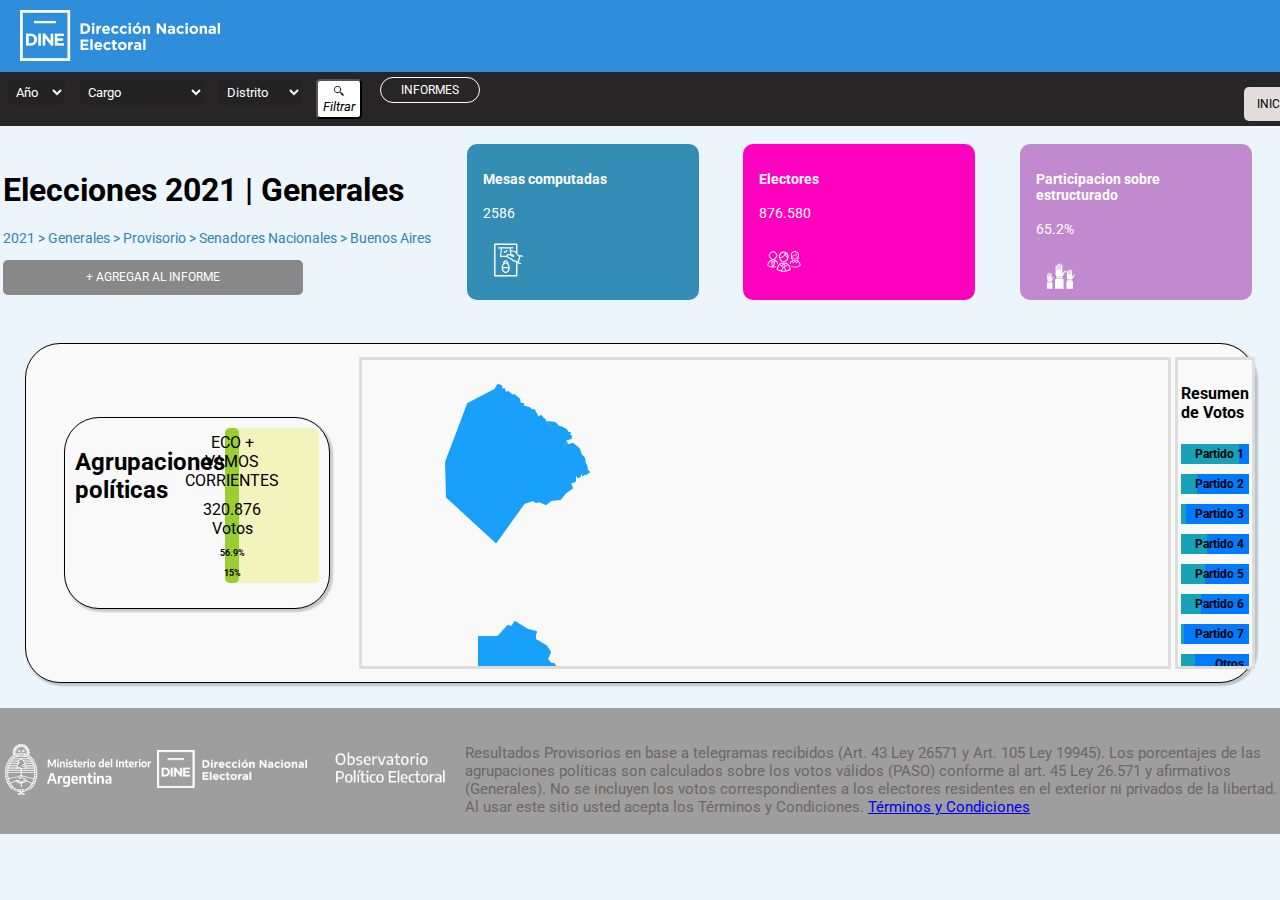
==== commit cc624e1e: "Add files via upload" ====
--- a/tup-lc2-votacion-app/generales.html
+++ b/tup-lc2-votacion-app/generales.html
@@ -7,375 +7,561 @@
     <title>Sistema de Publicación de Resultados Electorales</title>
     <link rel="shortcut icon" href="img/icons/favicon-16x16.png" type="image/x-icon">
     <!-- Estilos CSS -->
-    <link rel="stylesheet" href="css/common.css" />
+    <link rel="stylesheet" href="css/common.css">
     <link rel="stylesheet" href="css/pages/generales.css">
 </head>
+
 <body>
     <header>
         <!--Barra de logo portal-->
         <div class="header-page">
             <div class="logo-container">
                 <a href="index.html">
-                <img src="img/icons/Logo_DINE_negativo.a88f983e.png" alt="logo" class="logo" style="width: 200px;" width="250px">
+                    <img src="img/icons/Logo_DINE_negativo.a88f983e.png" alt="logo" class="logo" style="width: 200px;"
+                        width="250px">
                 </a>
             </div>
-        <nav>
-            <table>
-                <tr>
-                    <!-- Filtros -->
-                    <td>
-                        <select name="Año" id="year">
-                            <option value="Año">Año</option>
-                            <option value="2021">2021</option>
-                            <option value="2022">2022</option>
-                            <option value="2023">2023</option>
-                            <option value="2024">2024</option>
-                        </select>
-                    </td>
-                    <td>
-                        <select name="Cargo" id="Cargo">
-                            <option value="Cargo">Cargo</option>
-                            <option value="Presidente">Presidente</option>
-                            <option value="Viceprecidente">Viceprecidente</option>
-                            <option value="Jefed de gobierno">Jefe de gobierno</option>
-                        </select>
-                    </td>
-                    <td>
-                        <select name="Distrito" id="Distrito">
-                            <option value="Distrito">Distrito</option>
-                            <option value="Norte">Norte</option>
-                            <option value="Sur">Sur</option>
-                            <option value="Oeste">Oeste</option>
-                            <option value="Este">Este</option>
-                            <option value="Sudoeste">Sudoeste</option>
-                            <option value="Noreste">Noreste</option>
-                        </select>
-                    </td>
-                    <td>
-                        <button type="submit"><i class="icon-search"> <img src="img/icons/lupa.png" alt="lupa" width="10px">Filtrar</i></button>
-                    </td>
-                    <td>
-                        <nav class="navbar">
-                            <ul class="nav-links">
-                                <a href="informes.html">
-                                    <class="nav-item"><button class="informes-button">INFORMES</button>
-                                    <a href="index.html">
-                                        <li class="nav-item"><button class="inicio-button">INICIO</button></li>
-                                    </a>
-                            </ul>
-                        </nav>
-                    </td>
-                </tr>
-            </table>
-        </nav>
+
+            <nav>
+                <table>
+                    <tr>
+                        <!-- Filtros -->
+                        <td>
+                            <select name="Año" id="year">
+                                <option value="Año">Año</option>
+                                <option value="2021">2021</option>
+                                <option value="2022">2022</option>
+                                <option value="2023">2023</option>
+                                <option value="2024">2024</option>
+                            </select>
+                        </td>
+                        <td>
+                            <select name="Cargo" id="Cargo">
+                                <option value="Cargo">Cargo</option>
+                                <option value="Presidente">Presidente</option>
+                                <option value="Viceprecidente">Viceprecidente</option>
+                                <option value="Jefed de gobierno">Jefe de gobierno</option>
+                            </select>
+                        </td>
+                        <td>
+                            <select name="Distrito" id="Distrito">
+                                <option value="Distrito">Distrito</option>
+                                <option value="Norte">Norte</option>
+                                <option value="Sur">Sur</option>
+                                <option value="Oeste">Oeste</option>
+                                <option value="Este">Este</option>
+                                <option value="Sudoeste">Sudoeste</option>
+                                <option value="Noreste">Noreste</option>
+                            </select>
+                        </td>
+                        <td>
+                            <button type="submit"><i class="icon-search"> <img src="img/icons/lupa.png" alt="lupa"
+                                        width="10px">Filtrar</i></button>
+                        </td>
+                        <td>
+                            <nav class="navbar">
+                                <ul class="nav-links">
+                                    <a href="informes.html">
+                                        <li class="nav-item"><button class="informes-button">INFORMES</button></li>
+                                        <a href="index.html">
+                                            <li class="nav-item"><button class="inicio-button">INICIO</button></li>
+                                        </a>
+                                </ul>
+                            </nav>
+                        </td>
+                    </tr>
+                </table>
+            </nav>
     </header>
-
 
     <!-- Contenido principal de la página -->
     <main>
         <section id="sec-titulo">
-            <!--Seccion para agregar una palicula favorita por codigo-->
-            <h2>Elecciones 2021 | Generales</h2>
-            <p>Párrafo o subtítulo</p>
+            <table>
+                <tr>
+                    <td>
+                        <!--Seccion para agregar una palicula favorita por codigo-->
+                        <h1>Elecciones 2021 | Generales</h1>
+                        <p class="texto-path">2021 > Generales > Provisorio > Senadores Nacionales > Buenos Aires
+                        </p>
+        </section>
+
+        <section id="sec-messages">
+            <!-- Mensajes al usuario, por ejemplo, mensajes de error o éxito -->
         </section>
 
         <section id="sec-contenido">
             <!--Seccion para contenido de la página-->
-            <button>+ AGREGAR A INFORME</button>
-
-            <table>
-
-                <tr>
-                    <td>
-                        <div style="background-color: rgb(51, 141, 180);">
-                            <h4>Mesas computadas</h4>
-                            <p>2586</p>
-                            <svg version="1.1" id="Capa_1" xmlns="http://www.w3.org/2000/svg" xmlns:xlink="http://www.w3.org/1999/xlink" x="0px" y="0px" width="841.889px" height="595.281px" viewBox="0 0 841.889 595.281" enable-background="new 0 0 841.889 595.281" xml:space="preserve"
-                                class="v-icon__component theme--light" style="font-size: 50px; height: 50px; width: 50px;">
-                <g>
-                    <path fill="#FFFFFF"
-                        d="M671.434,227.503l-43.614-14.145c-2.358-1.179-4.716-1.179-8.252,1.179
-                                                            c-2.357,1.179-4.715,3.536-4.715,5.894l-1.179,3.536c-9.431-8.251-22.396-20.039-34.185-35.363V31.827
-                                                            c0-7.072-5.894-11.788-11.788-11.788H198.746c-7.073,0-11.788,5.895-11.788,11.788v530.448c0,7.072,4.715,11.787,11.788,11.787
-                                                            h368.955c7.073,0,11.788-4.715,11.788-11.787V348.917c1.179,2.357,3.536,3.536,4.715,4.716l44.794,14.145c1.179,0,2.357,0,3.536,0
-                                                            c4.715,0,8.251-2.357,9.43-7.072s-1.179-10.609-5.894-12.967l0,0l-34.185-11.787l30.648-102.554l34.185,10.608l0,0
-                                                            c4.715,1.179,10.608-1.179,12.966-7.072C679.685,234.576,676.149,228.682,671.434,227.503z M555.914,550.487H210.533V43.615
-                                                            h345.381v113.162c-29.47-25.934-77.799-21.218-83.693-20.039l-3.536-34.185h35.363c5.894,0,10.609-4.715,10.609-10.609
-                                                            c0-5.894-4.716-10.608-10.609-10.608H262.4c-4.715,2.357-9.43,7.072-9.43,12.966c0,5.895,4.715,10.609,10.608,10.609h35.363
-                                                            l-11.787,132.022c0,2.357,1.179,5.894,2.357,8.251c2.357,2.358,4.715,3.537,7.072,3.537h103.731
-                                                            c5.895,9.43,15.324,12.966,16.503,14.145c0,0,29.47,15.324,51.866,24.755c12.967,5.894,15.324,9.43,20.039,14.145
-                                                            c2.357,3.537,5.894,7.073,10.609,10.609c14.146,12.967,34.185,14.146,40.078,15.324l17.682,4.715L555.914,550.487z
-                                                            M456.897,203.927l-8.251-3.536c-1.179-1.179-17.682-8.251-31.827-3.536c-8.251,2.357-14.145,8.251-18.86,17.682
-                                                            c-2.357,4.715-3.536,8.251-3.536,12.967h-87.229l10.608-122.593h130.844L456.897,203.927z M585.383,319.448l-42.436-11.788
-                                                            c-1.179,0-2.357,0-3.536,0c0,0-17.682,0-28.291-9.431c-3.536-3.536-5.894-7.072-8.251-9.43
-                                                            c-5.894-7.073-11.788-12.967-27.112-20.039c-22.396-9.431-50.687-24.755-51.865-24.755c0,0-7.073-3.536-9.431-9.43
-                                                            c-1.179-3.536-1.179-7.072,1.179-10.609c2.357-4.715,4.716-5.894,7.073-7.072c5.894-2.357,14.145,1.179,17.682,2.357l62.475,25.933
-                                                            c4.715,1.18,15.324,4.716,22.396-2.357c4.715-4.715,3.536-11.787-2.357-21.218c-10.609-16.503-29.469-20.039-37.721-20.039
-                                                            c-1.179,0-2.357,0-2.357,0c-1.179,0-2.357,0-3.536,0l0,0l-4.716-36.542l-1.179-8.251c0,0,0,0,1.179,0
-                                                            c0,0,56.581-8.252,76.621,24.754c15.323,25.933,38.899,50.688,56.58,62.475L585.383,319.448z">
-                    </path>
-                    <path fill="#FFFFFF" d="M368.49,179.174c2.357,1.179,3.536,2.357,5.894,2.357l0,0l0,0c3.536,0,5.895-1.179,8.252-3.536
-                                                            l29.469-35.363c3.536-4.715,2.357-10.609-1.179-14.146c-2.357-1.179-4.715-2.357-7.072-2.357c-2.358,0-4.716,1.179-7.073,3.536
-                                                            l-12.966,15.324l-9.431,11.788l-5.894-4.716l-4.715-3.536c-4.716-3.536-10.609-2.357-14.146,2.357
-                                                            c-3.536,4.716-2.357,10.609,2.357,14.146L368.49,179.174z">
-                    </path>
-                    <path fill="#FFFFFF"
-                        d="M427.428,359.526c0-2.357,0-3.536,0-5.894c0,0,0,0,0-1.18l0,0l0,0c0-28.29-20.039-50.688-44.793-50.688
-                                                            c-24.755,0-44.794,22.397-44.794,50.688l0,0l0,0c0,2.358,0,4.716,0,7.073c-14.145,16.503-23.575,40.078-23.575,67.189l0,0l0,0
-                                                            c0,48.33,30.648,88.408,68.369,88.408c37.72,0,68.368-40.078,68.368-88.408l0,0l0,0
-                                                            C451.003,399.604,441.573,376.029,427.428,359.526z M382.635,495.085c-23.576,0-43.615-25.933-47.151-57.76h94.302
-                                                            C427.428,469.152,407.389,495.085,382.635,495.085z M406.21,344.202c-7.073-3.536-15.324-5.894-23.575-5.894
-                                                            c-8.252,0-16.503,2.357-23.576,5.894c3.537-12.967,12.967-21.218,23.576-21.218C394.422,321.805,403.853,331.235,406.21,344.202z
-                                                            M382.635,358.347c23.575,0,43.614,24.754,47.15,57.76h-94.302C339.02,383.101,359.059,358.347,382.635,358.347z">
-                    </path>
-                </g>
-            </svg>
-                        </div>
-                    </td>
-
-                    <td>
-                        <div style="background-color: rgb(255, 0, 191);">
-                            <h4>Electores</h4>
-                            <p>876.580</p>
-                            <svg version="1.1" id="Layer_1" xmlns="http://www.w3.org/2000/svg" xmlns:xlink="http://www.w3.org/1999/xlink" x="0px" y="0px" width="841.889px" height="595.281px" viewBox="0 0 841.889 595.281" enable-background="new 0 0 841.889 595.281" xml:space="preserve"
-                                class="v-icon__component theme--light" style="font-size: 50px; height: 50px; width: 50px;">
-                <title>comunidad</title>
-                <path fill="#FFFFFF"
-                    d="M462.824,342.115h-0.59c-3.125-1.252-6.67-0.854-9.438,1.062c-10.771,7.341-23.424,11.436-36.453,11.797
-                                                            c-13.2-0.436-26.022-4.519-37.043-11.797c-2.89-1.642-6.43-1.642-9.319,0c-54.148,26.779-76.682,98.859-71.845,112.897
-                                                            c0.632,1.725,1.735,3.237,3.186,4.365c34.136,22.816,73.983,35.608,115.021,36.925c41.28-0.521,81.446-13.472,115.257-37.161
-                                                            c1.454-1.173,2.557-2.724,3.186-4.482C539.387,440.739,516.973,368.659,462.824,342.115z M458.813,359.693
-                                                            c5.067,2.88,9.848,6.237,14.275,10.027l-21.707,27.016l-21.353-26.426c10.135-1.979,19.866-5.647,28.784-10.854V359.693z
-                                                            M434.039,395.084l-17.342,20.999c0,0,0,0.59,0,0.826c0,0.235,0,0,0-0.826l-17.224-20.999l17.578-21.471L434.039,395.084z
-                                                            M373.992,359.693c8.952,5.199,18.728,8.83,28.902,10.735l-21.588,26.308l-22.061-27.252c4.616-3.762,9.55-7.117,14.746-10.027
-                                                            V359.693z M315.007,447.464c5.307-26.169,17.715-50.372,35.863-69.957l25.6,32.088c1.272,1.329,3,2.13,4.837,2.241
-                                                            c1.824-0.022,3.548-0.841,4.719-2.241l4.837-5.898l12.977,15.69l-31.853,52.497c-20.349-4.863-39.705-13.204-57.216-24.656
-                                                            L315.007,447.464z M416.579,478.725c-10.703-0.196-21.366-1.381-31.852-3.539l31.852-52.143l32.088,52.496
-                                                            c-10.662,1.965-21.481,2.952-32.323,2.95L416.579,478.725z M461.29,472.709l-32.441-52.851l12.977-15.69l4.955,5.898
-                                                            c1.138,1.441,2.883,2.27,4.719,2.242l0,0c1.824-0.023,3.548-0.842,4.719-2.242l25.718-32.56
-                                                            c18.07,19.442,30.544,43.411,36.099,69.367c-17.312,11.868-36.609,20.539-56.979,25.6L461.29,472.709z">
-                </path>
-                <path fill="#FFFFFF" d="M416.462,340.935c45.3,0,81.753-54.856,81.753-100.157c1.717-45.184-33.521-83.204-78.705-84.92
-                                                            s-83.204,33.521-84.92,78.706c-0.078,2.07-0.078,4.144,0,6.214C334.59,286.079,371.043,340.935,416.462,340.935z M480.756,240.778
-                                                            c0,1.298,0,2.596,0,3.894c-18.168-6.606-25.364-40.229-27.842-56.98C470.381,199.714,480.797,219.574,480.756,240.778z
-                                                            M352.05,240.778c0.387-35.316,29.094-63.76,64.412-63.822c7.58,0.036,15.093,1.435,22.178,4.129
-                                                            c-5.771,25.088-21.943,46.535-44.475,58.985c-12.627,7.394-27.523,9.911-41.88,7.079C352.168,244.553,352.05,242.666,352.05,240.778
-                                                            z M362.549,260.244c13.056-0.269,25.851-3.71,37.278-10.028c19.154-10.271,34.437-26.506,43.531-46.244
-                                                            c4.719,20.645,14.864,47.188,35.392,53.087c-6.96,32.56-33.268,66.418-62.406,66.418s-54.03-32.089-61.816-63.94
-                                                            C357.182,259.952,359.863,260.188,362.549,260.244z"></path>
-                <path fill="#FFFFFF"
-                    d="M542.454,249.036l0.944,3.186c0.522,1.727,0.839,3.508,0.943,5.309l0,0c-0.551,1.18-1.966,3.657-4.247,7.433
-                                                            l-1.062,1.77c-1.563,2.695-1.181,6.096,0.943,8.376c6.438,6.525,14.637,11.034,23.595,12.977c0.584,0.114,1.185,0.114,1.77,0
-                                                            c3.892,0.367,7.345-2.489,7.713-6.381c0.352-3.722-2.251-7.075-5.943-7.658c-4.577-1.021-8.934-2.859-12.859-5.427
-                                                            c1.602-2.582,2.87-5.356,3.775-8.258c0.116-1.177,0.116-2.362,0-3.539c-0.062-3.077-0.537-6.133-1.416-9.083l-0.943-3.422
-                                                            c0-1.298-0.826-2.595-1.18-3.893v-1.18c-3.318-7.425-5.047-15.462-5.073-23.595c0.729-30.418,25.977-54.486,56.395-53.759
-                                                            s54.486,25.977,53.759,56.395c-0.187,7.795-2.025,15.461-5.395,22.492l-2.124,7.433c-0.941,3.021-1.457,6.157-1.533,9.319
-                                                            c-0.116,1.177-0.116,2.362,0,3.539c-0.056,0.352-0.056,0.71,0,1.062c0.976,2.515,2.201,4.926,3.657,7.196
-                                                            c-2.936,1.979-6.159,3.49-9.556,4.483c-3.891,0.815-6.383,4.629-5.567,8.52c0.815,3.89,4.63,6.382,8.52,5.566
-                                                            c0.443-0.093,0.877-0.228,1.294-0.401c7.512-2.082,14.32-6.159,19.701-11.797c2.093-2.286,2.518-5.642,1.062-8.376l-1.062-1.77
-                                                            c-0.943-1.534-3.421-5.663-4.246-7.314v-0.59c0.017-1.81,0.336-3.604,0.943-5.309c0.59-2.478,1.298-4.837,1.77-6.371
-                                                            c15.945-34.834,0.633-75.999-34.201-91.944s-75.999-0.633-91.944,34.201c-8.279,18.087-8.396,38.857-0.319,57.036L542.454,249.036z">
-                </path>
-                <path fill="#FFFFFF" d="M642.375,297.64c-2.532-1.03-5.412-0.72-7.668,0.825c-8.872,5.963-19.276,9.24-29.965,9.438
-                                                            c-10.801-0.386-21.289-3.732-30.318-9.674c-2.138-1.544-4.956-1.771-7.313-0.59l0,0c-23.636,13.269-41.938,34.323-51.789,59.575
-                                                            c3.657,4.247,7.078,8.612,10.263,12.977c5.804-16.099,14.791-30.863,26.426-43.413l24.42,27.134
-                                                            c0.923,1.054,2.257,1.656,3.657,1.651l0,0c1.508-0.124,2.886-0.899,3.775-2.124l20.526-29.729l20.881,30.201
-                                                            c0.928,1.18,2.285,1.943,3.775,2.123l0,0c1.43-0.02,2.79-0.615,3.774-1.651l24.893-27.134c15.105,16.03,25.513,35.905,30.082,57.452
-                                                            c-24.783,16.33-53.728,25.214-83.405,25.6c-22.516-0.792-44.649-6.045-65.12-15.454c3.217,5.863,6.131,11.888,8.73,18.05
-                                                            c18.353,6.987,37.713,10.971,57.334,11.797c33.779-0.463,66.647-11.022,94.376-30.318c1.199-0.993,2.098-2.301,2.596-3.775
-                                                            C705.608,378.923,687.204,319.819,642.375,297.64z M579.615,342.705l-20.881-22.65c3.726-2.86,7.67-5.425,11.797-7.668
-                                                            c7.562,4.349,15.827,7.343,24.42,8.848L579.615,342.705z M629.989,342.705l-14.864-21.353c8.595-1.564,16.855-4.598,24.42-8.966
-                                                            c4.164,2.182,8.113,4.749,11.797,7.668L629.989,342.705z"></path>
-                <path fill="#FFFFFF"
-                    d="M628.337,190.877c-1.385-2.284-4.359-3.014-6.644-1.628c-1.115,0.676-1.91,1.773-2.204,3.044
-                                                            c-6.253,27.959-24.774,29.492-39.639,30.79c-8.729,0.708-18.639,1.651-18.639,11.207c0,24.185,19.465,53.323,43.53,53.323
-                                                            c24.066,0,43.649-29.139,43.649-53.323C643.531,219.045,636.794,204.462,628.337,190.877z M604.743,278.057
-                                                            c-17.932,0-33.976-24.42-34.094-43.649c3.214-1.169,6.607-1.768,10.027-1.77c13.213-1.18,34.447-2.949,44.711-27.251
-                                                            c5.456,9.175,9.925,18.903,13.331,29.021C638.719,253.637,622.792,278.057,604.743,278.057z">
-                </path>
-                <path fill="#FFFFFF" d="M313.709,362.996c3.304-4.011,6.843-7.903,10.5-11.797c-10.078-22.699-27.316-41.47-49.076-53.44l0,0
-                                                            c-2.572-1.03-5.487-0.721-7.786,0.825c-8.815,5.99-19.19,9.271-29.847,9.438c-10.771-0.347-21.232-3.697-30.2-9.674
-                                                            c-2.422-1.345-5.365-1.345-7.786,0c-44.476,22.061-62.879,81.046-58.985,92.606c0.544,1.449,1.483,2.717,2.713,3.657
-                                                            c28.015,18.697,60.712,29.161,94.377,30.201c16.017-0.268,31.911-2.851,47.188-7.669c1.908-5.903,4.153-11.693,6.724-17.341
-                                                            c-14.479,5.61-29.701,9.067-45.183,10.263l25.01-51.553c1.152-2.354,0.273-5.196-2.005-6.488l-10.146-5.898l21.234-27.605
-                                                            C295.008,330.396,306.432,345.669,313.709,362.996z M153.741,384.349c5.684-25.848,19.895-49.032,40.346-65.828l21.234,27.487
-                                                            l-10.146,5.898c-2.234,1.332-3.06,4.165-1.887,6.488l24.892,51.554C201.697,407.4,176.191,398.629,153.741,384.349z
-                                                            M232.192,396.146l-18.285-37.751l10.971-6.488c1.257-0.7,2.157-1.9,2.478-3.304c0.226-1.408-0.114-2.85-0.943-4.011l-24.303-32.088
-                                                            l0,0c9.059,5.185,19.108,8.401,29.493,9.438c0.472,22.65,0.708,55.564,0.59,73.731V396.146z M247.764,344.593
-                                                            c-1.677,2.163-1.283,5.275,0.879,6.952c0.171,0.132,0.35,0.253,0.536,0.362l10.972,6.488l-17.932,38.341c0-12.505,0-35.392,0-74.204
-                                                            c10.56-1.072,20.771-4.369,29.965-9.673l0,0L247.764,344.593z">
-                </path>
-                <path fill="#FFFFFF"
-                    d="M180.521,255.171c5.19,10.382,23.594,41.525,56.743,41.525c33.15,0,51.554-31.144,56.744-41.525
-                                                            c7.55-3.822,12.906-10.921,14.511-19.229c4.03-10.152,3.024-21.612-2.714-30.908c-1.321-1.697-2.869-3.205-4.601-4.482
-                                                            c-9.042-35.281-44.972-56.552-80.253-47.51c-23.321,5.977-41.532,24.188-47.509,47.51c-1.962,1.255-3.68,2.854-5.073,4.719
-                                                            c-5.66,9.234-6.664,20.588-2.713,30.672C167.249,244.36,172.775,251.508,180.521,255.171z M180.521,214.235
-                                                            c1.003-1.31,2.491-2.16,4.129-2.359l0,0c0.77,0.139,1.506-0.372,1.645-1.142c0.003-0.013,0.005-0.025,0.007-0.038
-                                                            c3.3-27.756,28.475-47.581,56.23-44.281c23.217,2.76,41.521,21.064,44.28,44.281c0.178,0.805,0.959,1.325,1.77,1.18
-                                                            c1.693,0.124,3.247,0.987,4.247,2.359c1.651,2.241,3.067,7.078,0,17.342c-1.415,4.954-4.247,10.735-8.848,9.438
-                                                            c-0.716-0.241-1.494,0.122-1.77,0.825c-7.668,19.584-24.892,39.284-45.772,39.284s-38.223-19.818-45.891-39.52
-                                                            c-0.238-0.571-0.797-0.944-1.416-0.944l0,0c-4.601,1.534-7.55-4.364-8.966-9.319c-2.595-10.027-1.18-14.864,0.473-17.105H180.521z">
-                </path>
-            </svg>
-                        </div>
-                    </td>
-
-                    <td>
-                        <div style="background-color: rgb(193, 138, 206);">
-                            <h4>Participacion sobre estructurado</h4>
-                            <p>65.2%</p>
-                            <svg version="1.1" id="Layer_1" xmlns="http://www.w3.org/2000/svg" xmlns:xlink="http://www.w3.org/1999/xlink" x="0px" y="0px" width="841.889px" height="595.281px" viewBox="0 0 841.889 595.281" enable-background="new 0 0 841.889 595.281" xml:space="preserve"
-                                class="v-icon__component theme--light" style="font-size: 50px; height: 50px; width: 50px;">
-                <title>participacion</title>
-                <path fill="#FFFFFF"
-                    d="M508.832,212.347c-2.05-2.229-4.488-4.068-7.195-5.427c-2.793-1.033-5.824-1.238-8.73-0.59
-                    c-1.705,0.26-3.37,0.735-4.955,1.416c-10.957,5.935-20.277,14.485-27.133,24.892c-4.26,6.344-10.35,11.24-17.46,14.038V116.909
-                    c1.236-5.799-2.462-11.501-8.261-12.737s-11.502,2.462-12.737,8.261c-0.315,1.476-0.315,3.001,0,4.477v70.782
-                    c0,2.802-2.271,5.073-5.073,5.073s-5.072-2.271-5.072-5.073V97.326c0.751-6.472-3.886-12.327-10.357-13.079
-                    c-0.048-0.006-0.095-0.011-0.143-0.016c-6.479,0.673-11.188,6.473-10.515,12.953c0.005,0.047,0.011,0.095,0.016,0.142v90.247
-                    c0,2.802-2.271,5.073-5.072,5.073c-2.802,0-5.073-2.271-5.073-5.073v-80.81c0.771-6.364-3.682-12.18-10.027-13.095
-                    c-6.48,0.673-11.188,6.473-10.515,12.953c0.005,0.047,0.01,0.095,0.016,0.142v90.365c0,2.802-2.271,5.073-5.073,5.073
-                    s-5.072-2.271-5.072-5.073v-61.816c0.751-6.472-3.886-12.327-10.357-13.079c-0.048-0.005-0.095-0.011-0.143-0.016
-                    c-6.48,0.674-11.188,6.473-10.515,12.953c0.005,0.047,0.01,0.095,0.016,0.142v128.234c-1.572,18.48,6.725,36.419,21.824,47.188
-                    h81.636c11.325-6.8,20.806-16.28,27.605-27.605c2.595-4.837,4.837-9.319,7.078-13.566c6.687-16.377,16.459-31.315,28.785-44.003
-                    c3.446-2.846,7.115-5.409,10.971-7.668c1.093-0.64,1.863-1.711,2.123-2.949C509.631,214.033,509.414,213.078,508.832,212.347z">
-                </path>
-                <path fill="#FFFFFF" d="M328.573,348.25h127.645c4.495,0,8.14,3.645,8.14,8.14l0,0v154.66l0,0H320.552l0,0V356.272
-                    C320.615,351.868,324.17,348.313,328.573,348.25z"></path>
-                <rect x="339.073" y="317.695" fill="#FFFFFF" width="108.061" height="22.533"></rect>
-                <path fill="#FFFFFF" d="M657.24,282.422c-1.578-1.706-3.458-3.105-5.544-4.129c-2.162-0.592-4.444-0.592-6.606,0
-                    c-1.346,0.213-2.655,0.61-3.894,1.18c-8.328,4.552-15.416,11.073-20.645,18.993c-3.306,4.799-7.938,8.529-13.331,10.736v-99.804
-                    c1.083-4.431-1.632-8.899-6.062-9.982c-4.431-1.082-8.899,1.632-9.982,6.062c-0.314,1.288-0.314,2.632,0,3.92V263.9
-                    c0.207,2.307-1.473,4.354-3.774,4.602c-2.343-0.122-4.143-2.12-4.021-4.462c0.002-0.047,0.005-0.093,0.009-0.14v-69.484
-                    c1.083-4.431-1.632-8.899-6.062-9.981c-4.431-1.083-8.899,1.631-9.982,6.062c-0.314,1.288-0.314,2.632,0,3.92v69.013
-                    c0.373,2.117-1.041,4.137-3.159,4.51c-2.117,0.372-4.136-1.042-4.509-3.159c-0.078-0.447-0.078-0.904,0-1.351v-61.816
-                    c0.939-4.463-1.918-8.843-6.381-9.781c-4.463-0.939-8.842,1.917-9.781,6.381c-0.235,1.121-0.235,2.279,0,3.4v69.721
-                    c0.737,2.02-0.303,4.255-2.322,4.992c-2.02,0.736-4.254-0.303-4.991-2.322c-0.315-0.862-0.315-1.808,0-2.67v-47.188
-                    c0.938-4.463-1.918-8.842-6.381-9.781s-8.843,1.918-9.781,6.381c-0.236,1.121-0.236,2.279,0,3.4v98.152
-                    c-1.186,13.88,4.937,27.377,16.162,35.627h62.524c8.877-5.241,16.299-12.623,21.588-21.471l5.309-10.382
-                    c5.146-12.51,12.633-23.922,22.061-33.622c2.67-2.135,5.467-4.104,8.376-5.898c0.834-0.489,1.431-1.3,1.652-2.241
-                    C657.869,283.641,657.694,282.938,657.24,282.422z"></path>
-                <path fill="#FFFFFF" d="M519.332,386.472h97.68c3.453,0,6.252,2.799,6.252,6.252v117.971l0,0H512.608l0,0V392.724
-                    c-0.01-3.453,2.781-6.26,6.234-6.27C519.006,386.454,519.169,386.46,519.332,386.472z">
-                </path>
-                <rect x="527.354" y="363.114" fill="#FFFFFF" width="82.698" height="17.224"></rect>
-                <path fill="#FFFFFF" d="M304.508,320.173c-1.309-1.415-2.869-2.575-4.602-3.421c-1.851-0.524-3.812-0.524-5.662,0l-3.186,0.943
-                    c-6.955,3.823-12.869,9.291-17.224,15.927c-2.748,4.048-6.654,7.173-11.207,8.966v-83.76c0.419-4.117-2.505-7.824-6.606-8.376
-                    c-4.149,0.493-7.14,4.218-6.725,8.376v45.536c0.135,1.95-1.337,3.641-3.287,3.774c-0.005,0.001-0.011,0.001-0.016,0.001
-                    c-1.909-0.187-3.322-1.861-3.186-3.775v-57.688c0.352-4.139-2.607-7.824-6.725-8.376c-4.116,0.552-7.075,4.237-6.724,8.376v57.688
-                    c0.343,1.792-0.831,3.523-2.623,3.866c-1.792,0.344-3.522-0.831-3.865-2.623c-0.079-0.41-0.079-0.832,0-1.243v-51.671
-                    c0.412-4.134-2.593-7.824-6.725-8.258c-4.1,0.493-7.071,4.144-6.725,8.258v57.688c0.001,1.759-1.425,3.186-3.184,3.187
-                    s-3.186-1.425-3.187-3.184c0-0.001,0-0.002,0-0.003v-39.049c0.352-4.139-2.607-7.824-6.725-8.376
-                    c-4.149,0.493-7.139,4.218-6.725,8.376v82.58c-1.079,11.861,4.222,23.405,13.921,30.318h52.144
-                    c7.469-4.531,13.645-10.91,17.931-18.521l4.483-8.612c4.286-10.447,10.533-19.979,18.403-28.077c2.212-1.854,4.58-3.511,7.078-4.954
-                    c0.715-0.38,1.199-1.085,1.298-1.888C305.219,321.508,305.073,320.68,304.508,320.173z">
-                </path>
-                <path fill="#FFFFFF" d="M189.368,406.999h81.518c2.867,0,5.19,2.324,5.19,5.191v98.859l0,0h-91.898l0,0V412.19
-                    C184.178,409.323,186.501,406.999,189.368,406.999z"></path>
-                <rect x="195.975" y="387.534" fill="#FFFFFF" width="69.013" height="14.393"></rect>
-            </svg>
-                        </div>
-                    </td>
-
-                    </div>
-                </tr>
+            <button class="agregar-button">+ AGREGAR AL INFORME</button></td>
+            <td>
+                <div class="mesas-escrutadas">
+                    <h4>Mesas computadas</h4>
+                    <p>2586</p>
+                    <svg version="1.1" id="Capa_1" xmlns="http://www.w3.org/2000/svg"
+                        xmlns:xlink="http://www.w3.org/1999/xlink" x="0px" y="0px" width="841.889px" height="595.281px"
+                        viewBox="0 0 841.889 595.281" enable-background="new 0 0 841.889 595.281" xml:space="preserve"
+                        class="v-icon__component theme--light" style="font-size: 50px; height: 50px; width: 50px;">
+                        <g>
+                            <path fill="#FFFFFF"
+                                d="M671.434,227.503l-43.614-14.145c-2.358-1.179-4.716-1.179-8.252,1.179
+                                                        c-2.357,1.179-4.715,3.536-4.715,5.894l-1.179,3.536c-9.431-8.251-22.396-20.039-34.185-35.363V31.827
+                                                        c0-7.072-5.894-11.788-11.788-11.788H198.746c-7.073,0-11.788,5.895-11.788,11.788v530.448c0,7.072,4.715,11.787,11.788,11.787
+                                                        h368.955c7.073,0,11.788-4.715,11.788-11.787V348.917c1.179,2.357,3.536,3.536,4.715,4.716l44.794,14.145c1.179,0,2.357,0,3.536,0
+                                                        c4.715,0,8.251-2.357,9.43-7.072s-1.179-10.609-5.894-12.967l0,0l-34.185-11.787l30.648-102.554l34.185,10.608l0,0
+                                                        c4.715,1.179,10.608-1.179,12.966-7.072C679.685,234.576,676.149,228.682,671.434,227.503z M555.914,550.487H210.533V43.615
+                                                        h345.381v113.162c-29.47-25.934-77.799-21.218-83.693-20.039l-3.536-34.185h35.363c5.894,0,10.609-4.715,10.609-10.609
+                                                        c0-5.894-4.716-10.608-10.609-10.608H262.4c-4.715,2.357-9.43,7.072-9.43,12.966c0,5.895,4.715,10.609,10.608,10.609h35.363
+                                                        l-11.787,132.022c0,2.357,1.179,5.894,2.357,8.251c2.357,2.358,4.715,3.537,7.072,3.537h103.731
+                                                        c5.895,9.43,15.324,12.966,16.503,14.145c0,0,29.47,15.324,51.866,24.755c12.967,5.894,15.324,9.43,20.039,14.145
+                                                        c2.357,3.537,5.894,7.073,10.609,10.609c14.146,12.967,34.185,14.146,40.078,15.324l17.682,4.715L555.914,550.487z
+                                                        M456.897,203.927l-8.251-3.536c-1.179-1.179-17.682-8.251-31.827-3.536c-8.251,2.357-14.145,8.251-18.86,17.682
+                                                        c-2.357,4.715-3.536,8.251-3.536,12.967h-87.229l10.608-122.593h130.844L456.897,203.927z M585.383,319.448l-42.436-11.788
+                                                        c-1.179,0-2.357,0-3.536,0c0,0-17.682,0-28.291-9.431c-3.536-3.536-5.894-7.072-8.251-9.43
+                                                        c-5.894-7.073-11.788-12.967-27.112-20.039c-22.396-9.431-50.687-24.755-51.865-24.755c0,0-7.073-3.536-9.431-9.43
+                                                        c-1.179-3.536-1.179-7.072,1.179-10.609c2.357-4.715,4.716-5.894,7.073-7.072c5.894-2.357,14.145,1.179,17.682,2.357l62.475,25.933
+                                                        c4.715,1.18,15.324,4.716,22.396-2.357c4.715-4.715,3.536-11.787-2.357-21.218c-10.609-16.503-29.469-20.039-37.721-20.039
+                                                        c-1.179,0-2.357,0-2.357,0c-1.179,0-2.357,0-3.536,0l0,0l-4.716-36.542l-1.179-8.251c0,0,0,0,1.179,0
+                                                        c0,0,56.581-8.252,76.621,24.754c15.323,25.933,38.899,50.688,56.58,62.475L585.383,319.448z">
+                            </path>
+                            <path fill="#FFFFFF" d="M368.49,179.174c2.357,1.179,3.536,2.357,5.894,2.357l0,0l0,0c3.536,0,5.895-1.179,8.252-3.536
+                                                        l29.469-35.363c3.536-4.715,2.357-10.609-1.179-14.146c-2.357-1.179-4.715-2.357-7.072-2.357c-2.358,0-4.716,1.179-7.073,3.536
+                                                        l-12.966,15.324l-9.431,11.788l-5.894-4.716l-4.715-3.536c-4.716-3.536-10.609-2.357-14.146,2.357
+                                                        c-3.536,4.716-2.357,10.609,2.357,14.146L368.49,179.174z">
+                            </path>
+                            <path fill="#FFFFFF"
+                                d="M427.428,359.526c0-2.357,0-3.536,0-5.894c0,0,0,0,0-1.18l0,0l0,0c0-28.29-20.039-50.688-44.793-50.688
+                                                        c-24.755,0-44.794,22.397-44.794,50.688l0,0l0,0c0,2.358,0,4.716,0,7.073c-14.145,16.503-23.575,40.078-23.575,67.189l0,0l0,0
+                                                        c0,48.33,30.648,88.408,68.369,88.408c37.72,0,68.368-40.078,68.368-88.408l0,0l0,0
+                                                        C451.003,399.604,441.573,376.029,427.428,359.526z M382.635,495.085c-23.576,0-43.615-25.933-47.151-57.76h94.302
+                                                        C427.428,469.152,407.389,495.085,382.635,495.085z M406.21,344.202c-7.073-3.536-15.324-5.894-23.575-5.894
+                                                        c-8.252,0-16.503,2.357-23.576,5.894c3.537-12.967,12.967-21.218,23.576-21.218C394.422,321.805,403.853,331.235,406.21,344.202z
+                                                        M382.635,358.347c23.575,0,43.614,24.754,47.15,57.76h-94.302C339.02,383.101,359.059,358.347,382.635,358.347z">
+                            </path>
+                        </g>
+                    </svg>
+                </div>
+            </td>
+
+            <td>
+                <div class="electores">
+                    <h4>Electores</h4>
+                    <p>876.580</p>
+                    <svg version="1.1" id="Layer_1" xmlns="http://www.w3.org/2000/svg"
+                        xmlns:xlink="http://www.w3.org/1999/xlink" x="0px" y="0px" width="841.889px" height="595.281px"
+                        viewBox="0 0 841.889 595.281" enable-background="new 0 0 841.889 595.281" xml:space="preserve"
+                        class="v-icon__component theme--light" style="font-size: 50px; height: 50px; width: 50px;">
+                        <title>comunidad</title>
+                        <path fill="#FFFFFF"
+                            d="M462.824,342.115h-0.59c-3.125-1.252-6.67-0.854-9.438,1.062c-10.771,7.341-23.424,11.436-36.453,11.797
+                                                        c-13.2-0.436-26.022-4.519-37.043-11.797c-2.89-1.642-6.43-1.642-9.319,0c-54.148,26.779-76.682,98.859-71.845,112.897
+                                                        c0.632,1.725,1.735,3.237,3.186,4.365c34.136,22.816,73.983,35.608,115.021,36.925c41.28-0.521,81.446-13.472,115.257-37.161
+                                                        c1.454-1.173,2.557-2.724,3.186-4.482C539.387,440.739,516.973,368.659,462.824,342.115z M458.813,359.693
+                                                        c5.067,2.88,9.848,6.237,14.275,10.027l-21.707,27.016l-21.353-26.426c10.135-1.979,19.866-5.647,28.784-10.854V359.693z
+                                                        M434.039,395.084l-17.342,20.999c0,0,0,0.59,0,0.826c0,0.235,0,0,0-0.826l-17.224-20.999l17.578-21.471L434.039,395.084z
+                                                        M373.992,359.693c8.952,5.199,18.728,8.83,28.902,10.735l-21.588,26.308l-22.061-27.252c4.616-3.762,9.55-7.117,14.746-10.027
+                                                        V359.693z M315.007,447.464c5.307-26.169,17.715-50.372,35.863-69.957l25.6,32.088c1.272,1.329,3,2.13,4.837,2.241
+                                                        c1.824-0.022,3.548-0.841,4.719-2.241l4.837-5.898l12.977,15.69l-31.853,52.497c-20.349-4.863-39.705-13.204-57.216-24.656
+                                                        L315.007,447.464z M416.579,478.725c-10.703-0.196-21.366-1.381-31.852-3.539l31.852-52.143l32.088,52.496
+                                                        c-10.662,1.965-21.481,2.952-32.323,2.95L416.579,478.725z M461.29,472.709l-32.441-52.851l12.977-15.69l4.955,5.898
+                                                        c1.138,1.441,2.883,2.27,4.719,2.242l0,0c1.824-0.023,3.548-0.842,4.719-2.242l25.718-32.56
+                                                        c18.07,19.442,30.544,43.411,36.099,69.367c-17.312,11.868-36.609,20.539-56.979,25.6L461.29,472.709z">
+                        </path>
+                        <path fill="#FFFFFF" d="M416.462,340.935c45.3,0,81.753-54.856,81.753-100.157c1.717-45.184-33.521-83.204-78.705-84.92
+                                                        s-83.204,33.521-84.92,78.706c-0.078,2.07-0.078,4.144,0,6.214C334.59,286.079,371.043,340.935,416.462,340.935z M480.756,240.778
+                                                        c0,1.298,0,2.596,0,3.894c-18.168-6.606-25.364-40.229-27.842-56.98C470.381,199.714,480.797,219.574,480.756,240.778z
+                                                        M352.05,240.778c0.387-35.316,29.094-63.76,64.412-63.822c7.58,0.036,15.093,1.435,22.178,4.129
+                                                        c-5.771,25.088-21.943,46.535-44.475,58.985c-12.627,7.394-27.523,9.911-41.88,7.079C352.168,244.553,352.05,242.666,352.05,240.778
+                                                        z M362.549,260.244c13.056-0.269,25.851-3.71,37.278-10.028c19.154-10.271,34.437-26.506,43.531-46.244
+                                                        c4.719,20.645,14.864,47.188,35.392,53.087c-6.96,32.56-33.268,66.418-62.406,66.418s-54.03-32.089-61.816-63.94
+                                                        C357.182,259.952,359.863,260.188,362.549,260.244z"></path>
+                        <path fill="#FFFFFF"
+                            d="M542.454,249.036l0.944,3.186c0.522,1.727,0.839,3.508,0.943,5.309l0,0c-0.551,1.18-1.966,3.657-4.247,7.433
+                                                        l-1.062,1.77c-1.563,2.695-1.181,6.096,0.943,8.376c6.438,6.525,14.637,11.034,23.595,12.977c0.584,0.114,1.185,0.114,1.77,0
+                                                        c3.892,0.367,7.345-2.489,7.713-6.381c0.352-3.722-2.251-7.075-5.943-7.658c-4.577-1.021-8.934-2.859-12.859-5.427
+                                                        c1.602-2.582,2.87-5.356,3.775-8.258c0.116-1.177,0.116-2.362,0-3.539c-0.062-3.077-0.537-6.133-1.416-9.083l-0.943-3.422
+                                                        c0-1.298-0.826-2.595-1.18-3.893v-1.18c-3.318-7.425-5.047-15.462-5.073-23.595c0.729-30.418,25.977-54.486,56.395-53.759
+                                                        s54.486,25.977,53.759,56.395c-0.187,7.795-2.025,15.461-5.395,22.492l-2.124,7.433c-0.941,3.021-1.457,6.157-1.533,9.319
+                                                        c-0.116,1.177-0.116,2.362,0,3.539c-0.056,0.352-0.056,0.71,0,1.062c0.976,2.515,2.201,4.926,3.657,7.196
+                                                        c-2.936,1.979-6.159,3.49-9.556,4.483c-3.891,0.815-6.383,4.629-5.567,8.52c0.815,3.89,4.63,6.382,8.52,5.566
+                                                        c0.443-0.093,0.877-0.228,1.294-0.401c7.512-2.082,14.32-6.159,19.701-11.797c2.093-2.286,2.518-5.642,1.062-8.376l-1.062-1.77
+                                                        c-0.943-1.534-3.421-5.663-4.246-7.314v-0.59c0.017-1.81,0.336-3.604,0.943-5.309c0.59-2.478,1.298-4.837,1.77-6.371
+                                                        c15.945-34.834,0.633-75.999-34.201-91.944s-75.999-0.633-91.944,34.201c-8.279,18.087-8.396,38.857-0.319,57.036L542.454,249.036z">
+                        </path>
+                        <path fill="#FFFFFF" d="M642.375,297.64c-2.532-1.03-5.412-0.72-7.668,0.825c-8.872,5.963-19.276,9.24-29.965,9.438
+                                                        c-10.801-0.386-21.289-3.732-30.318-9.674c-2.138-1.544-4.956-1.771-7.313-0.59l0,0c-23.636,13.269-41.938,34.323-51.789,59.575
+                                                        c3.657,4.247,7.078,8.612,10.263,12.977c5.804-16.099,14.791-30.863,26.426-43.413l24.42,27.134
+                                                        c0.923,1.054,2.257,1.656,3.657,1.651l0,0c1.508-0.124,2.886-0.899,3.775-2.124l20.526-29.729l20.881,30.201
+                                                        c0.928,1.18,2.285,1.943,3.775,2.123l0,0c1.43-0.02,2.79-0.615,3.774-1.651l24.893-27.134c15.105,16.03,25.513,35.905,30.082,57.452
+                                                        c-24.783,16.33-53.728,25.214-83.405,25.6c-22.516-0.792-44.649-6.045-65.12-15.454c3.217,5.863,6.131,11.888,8.73,18.05
+                                                        c18.353,6.987,37.713,10.971,57.334,11.797c33.779-0.463,66.647-11.022,94.376-30.318c1.199-0.993,2.098-2.301,2.596-3.775
+                                                        C705.608,378.923,687.204,319.819,642.375,297.64z M579.615,342.705l-20.881-22.65c3.726-2.86,7.67-5.425,11.797-7.668
+                                                        c7.562,4.349,15.827,7.343,24.42,8.848L579.615,342.705z M629.989,342.705l-14.864-21.353c8.595-1.564,16.855-4.598,24.42-8.966
+                                                        c4.164,2.182,8.113,4.749,11.797,7.668L629.989,342.705z"></path>
+                        <path fill="#FFFFFF"
+                            d="M628.337,190.877c-1.385-2.284-4.359-3.014-6.644-1.628c-1.115,0.676-1.91,1.773-2.204,3.044
+                                                        c-6.253,27.959-24.774,29.492-39.639,30.79c-8.729,0.708-18.639,1.651-18.639,11.207c0,24.185,19.465,53.323,43.53,53.323
+                                                        c24.066,0,43.649-29.139,43.649-53.323C643.531,219.045,636.794,204.462,628.337,190.877z M604.743,278.057
+                                                        c-17.932,0-33.976-24.42-34.094-43.649c3.214-1.169,6.607-1.768,10.027-1.77c13.213-1.18,34.447-2.949,44.711-27.251
+                                                        c5.456,9.175,9.925,18.903,13.331,29.021C638.719,253.637,622.792,278.057,604.743,278.057z">
+                        </path>
+                        <path fill="#FFFFFF" d="M313.709,362.996c3.304-4.011,6.843-7.903,10.5-11.797c-10.078-22.699-27.316-41.47-49.076-53.44l0,0
+                                                        c-2.572-1.03-5.487-0.721-7.786,0.825c-8.815,5.99-19.19,9.271-29.847,9.438c-10.771-0.347-21.232-3.697-30.2-9.674
+                                                        c-2.422-1.345-5.365-1.345-7.786,0c-44.476,22.061-62.879,81.046-58.985,92.606c0.544,1.449,1.483,2.717,2.713,3.657
+                                                        c28.015,18.697,60.712,29.161,94.377,30.201c16.017-0.268,31.911-2.851,47.188-7.669c1.908-5.903,4.153-11.693,6.724-17.341
+                                                        c-14.479,5.61-29.701,9.067-45.183,10.263l25.01-51.553c1.152-2.354,0.273-5.196-2.005-6.488l-10.146-5.898l21.234-27.605
+                                                        C295.008,330.396,306.432,345.669,313.709,362.996z M153.741,384.349c5.684-25.848,19.895-49.032,40.346-65.828l21.234,27.487
+                                                        l-10.146,5.898c-2.234,1.332-3.06,4.165-1.887,6.488l24.892,51.554C201.697,407.4,176.191,398.629,153.741,384.349z
+                                                        M232.192,396.146l-18.285-37.751l10.971-6.488c1.257-0.7,2.157-1.9,2.478-3.304c0.226-1.408-0.114-2.85-0.943-4.011l-24.303-32.088
+                                                        l0,0c9.059,5.185,19.108,8.401,29.493,9.438c0.472,22.65,0.708,55.564,0.59,73.731V396.146z M247.764,344.593
+                                                        c-1.677,2.163-1.283,5.275,0.879,6.952c0.171,0.132,0.35,0.253,0.536,0.362l10.972,6.488l-17.932,38.341c0-12.505,0-35.392,0-74.204
+                                                        c10.56-1.072,20.771-4.369,29.965-9.673l0,0L247.764,344.593z">
+                        </path>
+                        <path fill="#FFFFFF"
+                            d="M180.521,255.171c5.19,10.382,23.594,41.525,56.743,41.525c33.15,0,51.554-31.144,56.744-41.525
+                                                        c7.55-3.822,12.906-10.921,14.511-19.229c4.03-10.152,3.024-21.612-2.714-30.908c-1.321-1.697-2.869-3.205-4.601-4.482
+                                                        c-9.042-35.281-44.972-56.552-80.253-47.51c-23.321,5.977-41.532,24.188-47.509,47.51c-1.962,1.255-3.68,2.854-5.073,4.719
+                                                        c-5.66,9.234-6.664,20.588-2.713,30.672C167.249,244.36,172.775,251.508,180.521,255.171z M180.521,214.235
+                                                        c1.003-1.31,2.491-2.16,4.129-2.359l0,0c0.77,0.139,1.506-0.372,1.645-1.142c0.003-0.013,0.005-0.025,0.007-0.038
+                                                        c3.3-27.756,28.475-47.581,56.23-44.281c23.217,2.76,41.521,21.064,44.28,44.281c0.178,0.805,0.959,1.325,1.77,1.18
+                                                        c1.693,0.124,3.247,0.987,4.247,2.359c1.651,2.241,3.067,7.078,0,17.342c-1.415,4.954-4.247,10.735-8.848,9.438
+                                                        c-0.716-0.241-1.494,0.122-1.77,0.825c-7.668,19.584-24.892,39.284-45.772,39.284s-38.223-19.818-45.891-39.52
+                                                        c-0.238-0.571-0.797-0.944-1.416-0.944l0,0c-4.601,1.534-7.55-4.364-8.966-9.319c-2.595-10.027-1.18-14.864,0.473-17.105H180.521z">
+                        </path>
+                    </svg>
+                </div>
+            </td>
+
+            <td>
+                <div class="participacion-escrutado">
+                    <h4>Participacion sobre estructurado</h4>
+                    <p>65.2%</p>
+                    <svg version="1.1" id="Layer_1" xmlns="http://www.w3.org/2000/svg"
+                        xmlns:xlink="http://www.w3.org/1999/xlink" x="0px" y="0px" width="841.889px" height="595.281px"
+                        viewBox="0 0 841.889 595.281" enable-background="new 0 0 841.889 595.281" xml:space="preserve"
+                        class="v-icon__component theme--light" style="font-size: 50px; height: 50px; width: 50px;">
+                        <title>participacion</title>
+                        <path fill="#FFFFFF"
+                            d="M508.832,212.347c-2.05-2.229-4.488-4.068-7.195-5.427c-2.793-1.033-5.824-1.238-8.73-0.59
+                c-1.705,0.26-3.37,0.735-4.955,1.416c-10.957,5.935-20.277,14.485-27.133,24.892c-4.26,6.344-10.35,11.24-17.46,14.038V116.909
+                c1.236-5.799-2.462-11.501-8.261-12.737s-11.502,2.462-12.737,8.261c-0.315,1.476-0.315,3.001,0,4.477v70.782
+                c0,2.802-2.271,5.073-5.073,5.073s-5.072-2.271-5.072-5.073V97.326c0.751-6.472-3.886-12.327-10.357-13.079
+                c-0.048-0.006-0.095-0.011-0.143-0.016c-6.479,0.673-11.188,6.473-10.515,12.953c0.005,0.047,0.011,0.095,0.016,0.142v90.247
+                c0,2.802-2.271,5.073-5.072,5.073c-2.802,0-5.073-2.271-5.073-5.073v-80.81c0.771-6.364-3.682-12.18-10.027-13.095
+                c-6.48,0.673-11.188,6.473-10.515,12.953c0.005,0.047,0.01,0.095,0.016,0.142v90.365c0,2.802-2.271,5.073-5.073,5.073
+                s-5.072-2.271-5.072-5.073v-61.816c0.751-6.472-3.886-12.327-10.357-13.079c-0.048-0.005-0.095-0.011-0.143-0.016
+                c-6.48,0.674-11.188,6.473-10.515,12.953c0.005,0.047,0.01,0.095,0.016,0.142v128.234c-1.572,18.48,6.725,36.419,21.824,47.188
+                h81.636c11.325-6.8,20.806-16.28,27.605-27.605c2.595-4.837,4.837-9.319,7.078-13.566c6.687-16.377,16.459-31.315,28.785-44.003
+                c3.446-2.846,7.115-5.409,10.971-7.668c1.093-0.64,1.863-1.711,2.123-2.949C509.631,214.033,509.414,213.078,508.832,212.347z">
+                        </path>
+                        <path fill="#FFFFFF" d="M328.573,348.25h127.645c4.495,0,8.14,3.645,8.14,8.14l0,0v154.66l0,0H320.552l0,0V356.272
+                C320.615,351.868,324.17,348.313,328.573,348.25z"></path>
+                        <rect x="339.073" y="317.695" fill="#FFFFFF" width="108.061" height="22.533"></rect>
+                        <path fill="#FFFFFF" d="M657.24,282.422c-1.578-1.706-3.458-3.105-5.544-4.129c-2.162-0.592-4.444-0.592-6.606,0
+                c-1.346,0.213-2.655,0.61-3.894,1.18c-8.328,4.552-15.416,11.073-20.645,18.993c-3.306,4.799-7.938,8.529-13.331,10.736v-99.804
+                c1.083-4.431-1.632-8.899-6.062-9.982c-4.431-1.082-8.899,1.632-9.982,6.062c-0.314,1.288-0.314,2.632,0,3.92V263.9
+                c0.207,2.307-1.473,4.354-3.774,4.602c-2.343-0.122-4.143-2.12-4.021-4.462c0.002-0.047,0.005-0.093,0.009-0.14v-69.484
+                c1.083-4.431-1.632-8.899-6.062-9.981c-4.431-1.083-8.899,1.631-9.982,6.062c-0.314,1.288-0.314,2.632,0,3.92v69.013
+                c0.373,2.117-1.041,4.137-3.159,4.51c-2.117,0.372-4.136-1.042-4.509-3.159c-0.078-0.447-0.078-0.904,0-1.351v-61.816
+                c0.939-4.463-1.918-8.843-6.381-9.781c-4.463-0.939-8.842,1.917-9.781,6.381c-0.235,1.121-0.235,2.279,0,3.4v69.721
+                c0.737,2.02-0.303,4.255-2.322,4.992c-2.02,0.736-4.254-0.303-4.991-2.322c-0.315-0.862-0.315-1.808,0-2.67v-47.188
+                c0.938-4.463-1.918-8.842-6.381-9.781s-8.843,1.918-9.781,6.381c-0.236,1.121-0.236,2.279,0,3.4v98.152
+                c-1.186,13.88,4.937,27.377,16.162,35.627h62.524c8.877-5.241,16.299-12.623,21.588-21.471l5.309-10.382
+                c5.146-12.51,12.633-23.922,22.061-33.622c2.67-2.135,5.467-4.104,8.376-5.898c0.834-0.489,1.431-1.3,1.652-2.241
+                C657.869,283.641,657.694,282.938,657.24,282.422z"></path>
+                        <path fill="#FFFFFF" d="M519.332,386.472h97.68c3.453,0,6.252,2.799,6.252,6.252v117.971l0,0H512.608l0,0V392.724
+                c-0.01-3.453,2.781-6.26,6.234-6.27C519.006,386.454,519.169,386.46,519.332,386.472z">
+                        </path>
+                        <rect x="527.354" y="363.114" fill="#FFFFFF" width="82.698" height="17.224"></rect>
+                        <path fill="#FFFFFF" d="M304.508,320.173c-1.309-1.415-2.869-2.575-4.602-3.421c-1.851-0.524-3.812-0.524-5.662,0l-3.186,0.943
+                c-6.955,3.823-12.869,9.291-17.224,15.927c-2.748,4.048-6.654,7.173-11.207,8.966v-83.76c0.419-4.117-2.505-7.824-6.606-8.376
+                c-4.149,0.493-7.14,4.218-6.725,8.376v45.536c0.135,1.95-1.337,3.641-3.287,3.774c-0.005,0.001-0.011,0.001-0.016,0.001
+                c-1.909-0.187-3.322-1.861-3.186-3.775v-57.688c0.352-4.139-2.607-7.824-6.725-8.376c-4.116,0.552-7.075,4.237-6.724,8.376v57.688
+                c0.343,1.792-0.831,3.523-2.623,3.866c-1.792,0.344-3.522-0.831-3.865-2.623c-0.079-0.41-0.079-0.832,0-1.243v-51.671
+                c0.412-4.134-2.593-7.824-6.725-8.258c-4.1,0.493-7.071,4.144-6.725,8.258v57.688c0.001,1.759-1.425,3.186-3.184,3.187
+                s-3.186-1.425-3.187-3.184c0-0.001,0-0.002,0-0.003v-39.049c0.352-4.139-2.607-7.824-6.725-8.376
+                c-4.149,0.493-7.139,4.218-6.725,8.376v82.58c-1.079,11.861,4.222,23.405,13.921,30.318h52.144
+                c7.469-4.531,13.645-10.91,17.931-18.521l4.483-8.612c4.286-10.447,10.533-19.979,18.403-28.077c2.212-1.854,4.58-3.511,7.078-4.954
+                c0.715-0.38,1.199-1.085,1.298-1.888C305.219,321.508,305.073,320.68,304.508,320.173z">
+                        </path>
+                        <path fill="#FFFFFF" d="M189.368,406.999h81.518c2.867,0,5.19,2.324,5.19,5.191v98.859l0,0h-91.898l0,0V412.19
+                C184.178,409.323,186.501,406.999,189.368,406.999z"></path>
+                        <rect x="195.975" y="387.534" fill="#FFFFFF" width="69.013" height="14.393"></rect>
+                    </svg>
+                </div>
+            </td>
+
+            </div>
+            </tr>
             </table>
 
-            <!--CUadro de mapas-->
-            <!--//Ciudad Autónoma de Buenos Aires//-->
-            <svg height="210" width="800"><path class="leaflet-interactive" stroke="#18a0fb" stroke-opacity="1" stroke-width="2" stroke-linecap="round" stroke-linejoin="round" fill="#18a0fb" fill-opacity="1" fill-rule="evenodd" d="M182 61L179 56L176 58L178 56L176 53L173 55L169 47L168 48L164 45L157 43L158 41L155 41L154 36L149 32L148 33L143 29L142 30L145 32L140 29L138 32L137 30L140 29L139 26L137 28L136 23L133 22L130 27L103 41L81 99L82 134L131 179L159 140L168 137L171 139L174 138L181 141L186 137L195 136L200 130L207 125L205 120L210 118L210 112L205 107L210 110L213 114L215 113L215 110L217 110L218 112L219 111L217 109L221 111L224 109L220 106L222 106L221 102L218 102L216 104L215 103L217 102L212 102L220 101L219 95L216 92L214 86L208 81L200 83L199 80L201 79L202 81L200 77L206 75L203 75L203 73L206 73L201 71L205 70L199 69L198 68L202 68L200 66L195 67L194 66L198 65L188 62L192 62L190 60L183 59L189 64L187 65z"></path></svg>
-
-            <!--//Buenos Aires//-->
-            <svg height="210" width="800"><path class="leaflet-interactive" stroke="#18a0fb" stroke-opacity="1" stroke-width="2" stroke-linecap="round" stroke-linejoin="round" fill="#18a0fb" fill-opacity="1" fill-rule="evenodd" d="M171 55L163 53L150 45L147 50L143 49L133 60L114 60L114 151L116 151L120 155L122 156L126 153L128 149L124 145L126 143L126 138L128 138L129 133L126 129L126 122L134 126L139 126L169 119L179 114L189 97L190 89L189 87L186 87L182 82L185 75L181 69L171 63L170 64L170 58z"></path></svg>
-
-            <!--//Catamarca//-->
-            <svg height="210" width="800"><path class="leaflet-interactive" stroke="#18a0fb" stroke-opacity="1" stroke-width="2" stroke-linecap="round" stroke-linejoin="round" fill="#18a0fb" fill-opacity="1" fill-rule="evenodd" d="M194 123L195 120L193 106L189 104L185 106L185 108L183 108L180 102L178 104L174 90L171 89L177 80L176 75L171 73L171 61L169 61L166 67L162 64L156 55L157 49L161 49L161 39L129 38L117 36L115 37L116 48L120 62L116 64L115 70L122 80L121 84L110 84L111 85L104 98L104 102L116 101L119 105L118 108L129 111L132 117L137 116L148 118L149 115L151 114L161 116L163 125L166 127L165 131L172 132L178 139L178 141L180 141L187 163L194 162L199 158L198 149L201 149L201 145L199 143L201 135L199 131L194 127L194 124z"></path></svg>
-
-            <!--//Córdoba//-->
-            <svg height="210" width="800"><path class="leaflet-interactive" stroke="#18a0fb" stroke-opacity="1" stroke-width="2" stroke-linecap="round" stroke-linejoin="round" fill="#18a0fb" fill-opacity="1" fill-rule="evenodd" d="M125 101L127 108L125 110L126 111L122 123L120 125L121 174L160 174L160 157L172 157L197 120L197 114L193 110L195 109L194 105L191 99L189 98L186 84L190 80L196 57L189 52L188 48L180 48L180 42L174 35L159 33L159 30L153 30L151 28L147 29L147 27L139 26L125 28L126 37L121 41L114 42L112 52L106 66L106 89L117 94L119 101z"></path></svg>
-
-            <!--//Corrientes//-->
-            <svg height="210" width="800"><path class="leaflet-interactive" stroke="#18a0fb" stroke-opacity="1" stroke-width="2" stroke-linecap="round" stroke-linejoin="round" fill="#18a0fb" fill-opacity="1" fill-rule="evenodd" d="M106 135L108 138L109 135L116 136L122 132L123 133L131 130L139 134L143 141L148 145L147 139L151 137L153 133L152 131L154 131L159 126L160 121L168 117L169 114L174 109L176 103L180 102L183 95L186 93L189 87L192 86L193 83L197 85L195 80L197 80L198 78L194 73L194 69L188 60L189 58L186 57L180 64L177 60L174 60L173 62L170 60L164 61L145 55L130 56L127 58L124 61L126 69L125 72L123 77L120 77L119 80L120 91L117 100L116 102L114 102L112 106L110 106L108 111L108 117L106 121L109 127L106 133L107 135z"></path></svg>
-
-            <!--//Chaco//-->
-            <svg height="210" width="800"><path class="leaflet-interactive" stroke="#18a0fb" stroke-opacity="1" stroke-width="2" stroke-linecap="round" stroke-linejoin="round" fill="#18a0fb" fill-opacity="1" fill-rule="evenodd" d="M152 149L198 149L200 144L198 136L204 132L203 127L210 120L196 108L192 106L189 107L187 106L186 102L180 101L176 93L168 89L167 85L161 78L155 75L147 68L145 64L140 63L129 54L119 51L119 58L95 89L134 89L134 149z"></path></svg>
-
-            <!--//Chubut//-->
-            <svg height="210" width="800"><path class="leaflet-interactive" stroke="#18a0fb" stroke-opacity="1" stroke-width="2" stroke-linecap="round" stroke-linejoin="round" fill="#18a0fb" fill-opacity="1" fill-rule="evenodd" d="M94 37L63 37L64 41L59 43L58 41L55 46L57 52L55 54L55 71L64 74L59 82L61 82L61 85L62 84L64 87L67 88L67 90L63 92L63 94L66 97L61 103L62 112L72 111L73 113L75 112L78 116L78 118L76 118L75 120L76 123L74 125L69 122L65 124L56 123L57 128L68 130L70 136L73 139L73 141L70 144L68 144L70 147L63 149L64 150L62 155L66 161L66 164L158 164L163 156L164 151L172 140L181 138L181 136L186 132L188 133L190 131L194 131L196 133L197 131L202 133L203 130L205 129L200 126L201 122L207 117L208 118L211 111L210 105L212 104L209 91L210 88L216 80L216 78L222 72L232 68L232 66L226 66L216 60L217 58L226 52L232 53L235 56L234 60L236 64L248 61L249 56L245 39L236 43L239 48L237 50L227 50L225 49L228 44L217 41L215 37L105 37z"></path></svg>
-
-            <!--//Entre Rios//-->
-            <svg height="210" width="800"><path class="leaflet-interactive" stroke="#18a0fb" stroke-opacity="1" stroke-width="2" stroke-linecap="round" stroke-linejoin="round" fill="#18a0fb" fill-opacity="1" fill-rule="evenodd" d="M168 48L160 50L157 49L153 53L147 52L145 53L145 55L143 52L142 54L144 62L142 66L137 72L136 76L133 77L134 79L132 82L130 82L128 86L121 89L120 91L121 94L119 95L121 98L118 110L120 121L133 134L140 138L140 140L144 142L147 140L148 143L152 143L153 145L159 146L167 152L173 151L170 139L173 127L179 123L177 111L179 103L177 101L177 93L179 92L182 85L179 83L182 80L186 65L184 61L180 59L179 54L173 50z"></path></svg>
-
-            <!--//Formosa//-->
-            <svg height="210" width="800"><path class="leaflet-interactive" stroke="#18a0fb" stroke-opacity="1" stroke-width="2" stroke-linecap="round" stroke-linejoin="round" fill="#18a0fb" fill-opacity="1" fill-rule="evenodd" d="M98 46L97 86L107 89L119 99L123 99L123 101L127 105L140 114L146 124L154 128L158 136L163 137L167 142L169 141L174 143L189 155L190 149L191 150L192 148L192 140L198 133L199 134L198 132L200 131L199 130L202 124L206 122L202 113L196 108L194 109L191 106L189 107L186 104L178 102L165 95L165 93L150 83L145 84L140 81L137 82L131 80L124 72L118 69L115 65L111 64L105 58L105 56L99 48L100 47z"></path></svg>
-
-            <!--//Jujuy//-->
-            <svg height="210" width="800"><path class="leaflet-interactive" stroke="#18a0fb" stroke-opacity="1" stroke-width="2" stroke-linecap="round" stroke-linejoin="round" fill="#18a0fb" fill-opacity="1" fill-rule="evenodd" d="M190 115L182 102L183 91L173 87L171 77L172 73L170 70L168 70L168 65L170 59L173 57L173 49L175 48L175 45L149 46L142 38L136 37L137 35L129 30L127 31L128 34L125 45L109 52L105 52L103 62L94 67L91 67L92 73L84 81L93 90L83 124L92 133L92 137L96 137L101 144L104 144L105 147L109 149L117 150L117 148L120 147L122 144L121 143L123 139L123 126L120 117L123 108L132 111L139 116L137 131L139 138L146 140L150 145L155 158L161 163L162 161L164 163L168 163L169 165L175 163L180 168L187 170L189 170L190 165L192 164L199 170L201 170L205 164L217 160L222 151L221 115L213 115L209 121L199 113L195 113L193 115z"></path></svg>
-
-            <!--//La Pampa//-->
-            <svg height="210" width="800"><path class="leaflet-interactive" stroke="#18a0fb" stroke-opacity="1" stroke-width="2" stroke-linecap="round" stroke-linejoin="round" fill="#18a0fb" fill-opacity="1" fill-rule="evenodd" d="M208 148L207 38L168 38L169 66L96 66L97 111L105 112L108 114L109 118L105 123L106 125L108 125L112 130L121 129L122 133L125 136L134 139L135 143L138 145L146 144L153 147L160 146L163 148L169 146L179 147L193 152L208 162z"></path></svg>
-
-            <!--//La Rioja//-->
-            <svg height="210" width="800"><path class="leaflet-interactive" stroke="#18a0fb" stroke-opacity="1" stroke-width="2" stroke-linecap="round" stroke-linejoin="round" fill="#18a0fb" fill-opacity="1" fill-rule="evenodd" d="M153 60L145 60L142 57L142 54L138 55L130 51L131 48L129 44L116 45L111 54L107 56L106 60L104 60L108 63L110 62L119 75L120 78L118 81L118 93L133 95L150 111L150 113L159 122L162 127L162 144L169 151L169 153L173 156L191 153L191 130L197 116L199 106L192 84L190 84L190 82L184 75L177 74L178 70L175 68L173 59L163 57L161 58L160 61L155 61z"></path></svg>
-
-            <!--//Mendoza//-->
-            <svg height="210" width="800"><path class="leaflet-interactive" stroke="#18a0fb" stroke-opacity="1" stroke-width="2" stroke-linecap="round" stroke-linejoin="round" fill="#18a0fb" fill-opacity="1" fill-rule="evenodd" d="M124 60L125 61L122 65L122 81L124 84L120 85L119 89L114 94L112 98L113 100L111 109L106 113L110 116L109 117L112 128L109 130L111 134L110 141L111 143L114 143L114 146L121 154L126 164L131 166L136 165L141 169L142 172L147 172L159 178L158 133L196 133L199 108L197 105L198 102L195 98L196 97L193 94L192 83L194 78L187 69L184 62L183 44L181 41L180 34L177 32L176 29L169 29L165 25L158 27L154 26L150 32L143 32L143 26L140 25L139 22L135 25L131 25L130 27L128 27L125 38L115 40L119 47L117 52L118 59L120 59L121 56L123 57z"></path></svg>
-
-            <!--//Misiones//-->
-            <svg height="210" width="800"><path class="leaflet-interactive" stroke="#18a0fb" stroke-opacity="1" stroke-width="2" stroke-linecap="round" stroke-linejoin="round" fill="#18a0fb" fill-opacity="1" fill-rule="evenodd" d="M146 147L148 147L150 144L149 140L152 139L154 135L155 137L159 137L162 135L163 131L166 133L172 129L174 131L175 129L177 131L181 127L182 121L183 123L186 123L190 118L192 118L192 116L198 116L199 110L201 110L205 103L202 90L207 67L203 63L203 60L200 56L197 54L197 49L199 46L197 44L198 41L194 38L193 39L190 35L186 35L186 37L186 32L181 34L181 36L180 35L179 37L178 35L175 35L175 37L173 37L171 40L166 38L165 36L163 37L164 40L161 40L160 42L163 48L162 56L160 56L162 62L160 64L163 68L160 70L161 73L159 80L155 83L154 91L149 91L147 97L144 97L139 100L138 105L128 106L125 108L123 114L120 113L119 116L117 116L118 124L113 128L112 131L107 130L104 126L98 125L98 134L100 135L107 149L106 150L108 158L117 166L120 167L122 163L125 164L130 156L136 152L138 154L140 151L143 152L143 150L141 149L143 147L144 149z"></path></svg>
-
-            <!--//Neuquén//-->
-            <svg height="210" width="800"><path class="leaflet-interactive" stroke="#18a0fb" stroke-opacity="1" stroke-width="2" stroke-linecap="round" stroke-linejoin="round" fill="#18a0fb" fill-opacity="1" fill-rule="evenodd" d="M178 122L185 112L197 109L192 101L192 69L180 63L175 63L174 60L169 56L165 57L158 54L157 48L149 40L147 37L147 33L145 34L143 32L143 27L142 29L140 28L137 31L136 36L132 35L132 37L128 39L129 44L126 43L127 45L125 48L127 51L125 51L127 58L124 61L124 64L127 66L124 72L129 84L129 93L133 96L133 99L130 103L119 108L121 116L117 126L119 126L118 129L113 127L113 131L116 136L114 142L111 142L110 146L114 149L114 151L110 153L110 158L107 162L110 166L109 169L116 171L117 170L123 173L126 171L129 167L127 162L130 159L137 157L139 155L143 156L148 154L148 152L151 151L153 139L167 131L172 125L175 125L177 122z"></path></svg>
-
-            <!--//Río Negro//-->
-            <svg height="210" width="800"><path class="leaflet-interactive" stroke="#18a0fb" stroke-opacity="1" stroke-width="2" stroke-linecap="round" stroke-linejoin="round" fill="#18a0fb" fill-opacity="1" fill-rule="evenodd" d="M215 131L218 131L224 135L227 134L227 136L231 139L250 139L256 135L253 129L247 126L243 126L243 86L222 72L204 69L198 71L195 69L191 70L181 67L173 68L170 66L169 62L160 59L157 56L156 52L145 52L145 50L140 46L144 41L143 37L141 35L132 34L132 66L135 68L137 74L133 74L124 78L115 90L110 92L105 98L94 103L92 106L93 110L91 112L91 116L88 117L88 119L83 121L80 120L67 126L69 132L66 136L61 137L57 135L50 135L49 145L52 159L51 163L52 165L204 165L206 158L206 150L202 140L202 132L205 128L209 126L211 129L209 128L209 130L212 129z"></path></svg>
-
-            <!--//Salta//-->
-            <svg height="210" width="800"><path class="leaflet-interactive" stroke="#18a0fb" stroke-opacity="1" stroke-width="2" stroke-linecap="round" stroke-linejoin="round" fill="#18a0fb" fill-opacity="1" fill-rule="evenodd" d="M206 127L223 105L223 57L213 49L213 45L193 45L192 47L192 45L186 45L185 51L180 59L178 66L172 51L163 47L159 47L155 60L157 61L157 68L163 71L162 77L167 83L170 81L176 86L178 83L182 83L182 100L179 105L173 108L172 110L167 107L165 110L161 109L159 106L153 107L149 104L144 95L140 93L140 83L132 79L131 83L133 88L131 99L125 99L117 93L117 91L112 87L110 95L87 107L86 106L82 114L82 116L87 122L83 124L95 126L126 127L128 129L128 133L127 137L123 137L122 143L128 152L132 155L136 148L139 151L147 154L148 148L151 147L155 147L157 150L166 152L166 150L174 151L179 138L198 138L199 136z"></path></svg>
-
-            <!--//San Juan//-->
-            <svg height="210" width="800"><path class="leaflet-interactive" stroke="#18a0fb" stroke-opacity="1" stroke-width="2" stroke-linecap="round" stroke-linejoin="round" fill="#18a0fb" fill-opacity="1" fill-rule="evenodd" d="M124 93L121 97L119 97L116 100L113 110L114 114L112 117L110 115L108 121L111 135L115 136L116 138L113 141L114 146L118 152L118 155L125 155L128 152L130 143L132 143L133 141L137 142L141 138L141 140L144 142L145 148L152 148L156 142L160 143L167 141L169 144L177 145L179 146L179 148L183 149L181 146L181 136L195 136L192 130L188 127L188 111L182 101L159 78L144 76L144 64L146 61L136 45L134 46L129 44L129 49L127 50L128 54L126 58L126 64L124 63L121 68L124 82L122 88L125 89L125 91z"></path></svg>
-
-            <!--//San Luis//-->
-            <svg height="210" width="800"><path class="leaflet-interactive" stroke="#18a0fb" stroke-opacity="1" stroke-width="2" stroke-linecap="round" stroke-linejoin="round" fill="#18a0fb" fill-opacity="1" fill-rule="evenodd" d="M128 77L128 82L132 90L132 93L135 95L136 99L139 102L137 112L138 118L141 121L140 122L143 126L142 129L144 132L141 156L176 157L174 80L177 76L180 66L179 65L181 63L179 59L180 57L173 56L172 50L169 47L162 44L156 44L154 46L147 47L142 47L139 44L125 44L124 53L126 57L124 57L128 68L128 76z"></path></svg>
-
-            <!--//Santa Cruz//-->
-            <svg height="210" width="800"><path class="leaflet-interactive" stroke="#18a0fb" stroke-opacity="1" stroke-width="2" stroke-linecap="round" stroke-linejoin="round" fill="#18a0fb" fill-opacity="1" fill-rule="evenodd" d="M183 88L186 85L188 85L192 80L194 80L193 79L195 77L194 74L196 71L196 65L194 63L184 62L183 59L177 54L174 47L175 46L129 45L126 48L128 48L129 55L125 60L126 65L121 69L121 73L119 76L122 84L118 86L118 93L116 95L114 94L107 104L109 108L107 118L108 122L110 123L110 127L116 124L121 125L122 131L120 131L120 133L122 135L120 141L126 149L148 149L153 152L157 152L165 156L166 155L159 142L154 142L157 142L159 140L157 131L155 131L157 129L157 125L160 119L166 116L164 114L165 113L162 112L165 111L167 115L173 111L175 100L173 102L173 100L175 96L183 88z"></path></svg>
-
-            <!--//Santa Fe//-->
-            <svg height="210" width="800"><path class="leaflet-interactive" stroke="#18a0fb" stroke-opacity="1" stroke-width="2" stroke-linecap="round" stroke-linejoin="round" fill="#18a0fb" fill-opacity="1" fill-rule="evenodd" d="M143 57L138 88L141 94L137 106L137 111L140 115L140 119L142 120L142 122L130 142L143 142L153 131L156 132L159 128L159 126L155 123L154 120L154 110L155 106L157 106L161 102L166 93L166 79L168 74L172 70L173 59L175 58L143 57z"></path></svg>
-
-            <!--//Santiago del Estero//-->
-            <svg height="210" width="800"><path class="leaflet-interactive" stroke="#18a0fb" stroke-opacity="1" stroke-width="2" stroke-linecap="round" stroke-linejoin="round" fill="#18a0fb" fill-opacity="1" fill-rule="evenodd" d="M192 52L192 37L153 37L152 39L133 39L128 52L128 63L126 63L123 67L120 79L117 80L116 87L118 91L116 94L113 94L115 109L113 114L121 124L119 130L121 138L132 136L140 137L140 139L144 138L145 140L152 140L152 143L167 144L168 148L173 152L173 158L181 158L182 162L192 97z"></path></svg>
-
-            <!--//Tucumán//-->
-            <svg height="210" width="800"><path class="leaflet-interactive" stroke="#18a0fb" stroke-opacity="1" stroke-width="2" stroke-linecap="round" stroke-linejoin="round" fill="#18a0fb" fill-opacity="1" fill-rule="evenodd" d="M165 127L168 126L165 123L167 115L169 116L172 114L177 102L179 89L181 90L181 87L184 88L185 81L189 82L189 58L182 59L176 57L169 61L168 59L155 57L152 51L147 53L136 53L134 65L117 58L117 67L114 68L114 76L115 78L118 78L128 85L126 91L128 93L115 110L122 114L122 123L125 132L129 137L129 141L130 142L131 138L133 138L135 144L140 149L142 149L144 145L150 141L158 146L160 142L163 144L164 143L166 137L169 137L165 128z"></path></svg>
-
-            <!--//Tierra del Fuego, Antártida e Islas del Atlántico Sur//-->
-            <svg height="210" width="800"><path class="leaflet-interactive" stroke="#18a0fb" stroke-opacity="1" stroke-width="2" stroke-linecap="round" stroke-linejoin="round" fill="#18a0fb" fill-opacity="1" fill-rule="evenodd" d="M166 125L160 121L154 114L139 104L136 98L129 92L122 78L120 79L114 76L114 73L118 67L120 67L121 69L121 67L113 54L113 140L114 138L118 138L120 136L132 139L141 138L161 146L163 143L172 143L173 140L177 140L180 142L185 139L185 141L188 140L188 138L190 137L189 135L192 130L181 130L170 128L167 126z"></path></svg>
-
-            <!--Cuadro de datos por agrupacion politica-->
-            <div class="title">Agrupaciones Políticas</div>
-            <div class="grid">
-                <div class="bar" style="--bar-value:85%;" data-name="Partido 1" title="Your Blog
-            85%"></div>
-                <div class="bar" style="--bar-value:23%;" data-name="Partido 2" title="Medium
-            23%"></div>
-                <div class="bar" style="--bar-value:7%;" data-name="Partido 3" title="Tumblr
-            7%"></div>
-                <div class="bar" style="--bar-value:38%;" data-name="Partido 4" title="Facebook
-            38%"></div>
-                <div class="bar" style="--bar-value:35%;" data-name="Partido 5" title="YouTube
-            35%"></div>
-                <div class="bar" style="--bar-value:30%;" data-name="Partido 6" title="LinkedIn
-            30%"></div>
-                <div class="bar" style="--bar-value:5%;" data-name="Partido 7" title="Twitter
-            5%"></div>
-                <div class="bar" style="--bar-value:20%;" data-name="Otros" title="Other
-            20%"></div>
+            <!--Segunda parte del body-->
+            <div class="recuadro">
+                <table>
+                    <tr>
+                        <td>
+                            <div class="recuadro">
+                                <!-- Contenido del primer recuadro aquí -->
+                                <!--Cuadro de datos por agrupacion politica-->
+                                <h2>Agrupaciones políticas</h2>
+                                <div class="progress">
+                                    <div class="progress-bar" style="width: 15%;">
+                                        <p>ECO + VAMOS CORRIENTES</p>
+                                        <p>320.876 Votos</p>
+                                        <span class="progress-bar-text">56.9%</span>
+                                        <span class="progress-bar-text">15%</span>
+                                    </div>
+                                </div>
+                            </div>
+                        </td>
+                        <td>
+                            <div class="sub-recuadro">
+                                <!-- Contenido del segundo recuadro aquí -->
+                                <div class="mapas">
+                                    <!--CUadro de mapas-->
+                                    <svg height="210" width="800">
+                                        <path class="leaflet-interactive" stroke="#18a0fb" stroke-opacity="1"
+                                            stroke-width="2" stroke-linecap="round" stroke-linejoin="round"
+                                            fill="#18a0fb" fill-opacity="1" fill-rule="evenodd"
+                                            d="M182 61L179 56L176 58L178 56L176 53L173 55L169 47L168 48L164 45L157 43L158 41L155 41L154 36L149 32L148 33L143 29L142 30L145 32L140 29L138 32L137 30L140 29L139 26L137 28L136 23L133 22L130 27L103 41L81 99L82 134L131 179L159 140L168 137L171 139L174 138L181 141L186 137L195 136L200 130L207 125L205 120L210 118L210 112L205 107L210 110L213 114L215 113L215 110L217 110L218 112L219 111L217 109L221 111L224 109L220 106L222 106L221 102L218 102L216 104L215 103L217 102L212 102L220 101L219 95L216 92L214 86L208 81L200 83L199 80L201 79L202 81L200 77L206 75L203 75L203 73L206 73L201 71L205 70L199 69L198 68L202 68L200 66L195 67L194 66L198 65L188 62L192 62L190 60L183 59L189 64L187 65z">
+                                        </path>
+                                    </svg>
+
+                                    <!--//Buenos Aires//-->
+                                    <svg height="210" width="800">
+                                        <path class="leaflet-interactive" stroke="#18a0fb" stroke-opacity="1"
+                                            stroke-width="2" stroke-linecap="round" stroke-linejoin="round"
+                                            fill="#18a0fb" fill-opacity="1" fill-rule="evenodd"
+                                            d="M171 55L163 53L150 45L147 50L143 49L133 60L114 60L114 151L116 151L120 155L122 156L126 153L128 149L124 145L126 143L126 138L128 138L129 133L126 129L126 122L134 126L139 126L169 119L179 114L189 97L190 89L189 87L186 87L182 82L185 75L181 69L171 63L170 64L170 58z">
+                                        </path>
+                                    </svg>
+
+                                    <!--//Catamarca//-->
+                                    <svg height="210" width="800">
+                                        <path class="leaflet-interactive" stroke="#18a0fb" stroke-opacity="1"
+                                            stroke-width="2" stroke-linecap="round" stroke-linejoin="round"
+                                            fill="#18a0fb" fill-opacity="1" fill-rule="evenodd"
+                                            d="M194 123L195 120L193 106L189 104L185 106L185 108L183 108L180 102L178 104L174 90L171 89L177 80L176 75L171 73L171 61L169 61L166 67L162 64L156 55L157 49L161 49L161 39L129 38L117 36L115 37L116 48L120 62L116 64L115 70L122 80L121 84L110 84L111 85L104 98L104 102L116 101L119 105L118 108L129 111L132 117L137 116L148 118L149 115L151 114L161 116L163 125L166 127L165 131L172 132L178 139L178 141L180 141L187 163L194 162L199 158L198 149L201 149L201 145L199 143L201 135L199 131L194 127L194 124z">
+                                        </path>
+                                    </svg>
+
+                                    <!--//Córdoba//-->
+                                    <svg height="210" width="800">
+                                        <path class="leaflet-interactive" stroke="#18a0fb" stroke-opacity="1"
+                                            stroke-width="2" stroke-linecap="round" stroke-linejoin="round"
+                                            fill="#18a0fb" fill-opacity="1" fill-rule="evenodd"
+                                            d="M125 101L127 108L125 110L126 111L122 123L120 125L121 174L160 174L160 157L172 157L197 120L197 114L193 110L195 109L194 105L191 99L189 98L186 84L190 80L196 57L189 52L188 48L180 48L180 42L174 35L159 33L159 30L153 30L151 28L147 29L147 27L139 26L125 28L126 37L121 41L114 42L112 52L106 66L106 89L117 94L119 101z">
+                                        </path>
+                                    </svg>
+
+                                    <!--//Corrientes//-->
+                                    <svg height="210" width="800">
+                                        <path class="leaflet-interactive" stroke="#18a0fb" stroke-opacity="1"
+                                            stroke-width="2" stroke-linecap="round" stroke-linejoin="round"
+                                            fill="#18a0fb" fill-opacity="1" fill-rule="evenodd"
+                                            d="M106 135L108 138L109 135L116 136L122 132L123 133L131 130L139 134L143 141L148 145L147 139L151 137L153 133L152 131L154 131L159 126L160 121L168 117L169 114L174 109L176 103L180 102L183 95L186 93L189 87L192 86L193 83L197 85L195 80L197 80L198 78L194 73L194 69L188 60L189 58L186 57L180 64L177 60L174 60L173 62L170 60L164 61L145 55L130 56L127 58L124 61L126 69L125 72L123 77L120 77L119 80L120 91L117 100L116 102L114 102L112 106L110 106L108 111L108 117L106 121L109 127L106 133L107 135z">
+                                        </path>
+                                    </svg>
+
+                                    <!--//Chaco//-->
+                                    <svg height="210" width="800">
+                                        <path class="leaflet-interactive" stroke="#18a0fb" stroke-opacity="1"
+                                            stroke-width="2" stroke-linecap="round" stroke-linejoin="round"
+                                            fill="#18a0fb" fill-opacity="1" fill-rule="evenodd"
+                                            d="M152 149L198 149L200 144L198 136L204 132L203 127L210 120L196 108L192 106L189 107L187 106L186 102L180 101L176 93L168 89L167 85L161 78L155 75L147 68L145 64L140 63L129 54L119 51L119 58L95 89L134 89L134 149z">
+                                        </path>
+                                    </svg>
+
+                                    <!--//Chubut//-->
+                                    <svg height="210" width="800">
+                                        <path class="leaflet-interactive" stroke="#18a0fb" stroke-opacity="1"
+                                            stroke-width="2" stroke-linecap="round" stroke-linejoin="round"
+                                            fill="#18a0fb" fill-opacity="1" fill-rule="evenodd"
+                                            d="M94 37L63 37L64 41L59 43L58 41L55 46L57 52L55 54L55 71L64 74L59 82L61 82L61 85L62 84L64 87L67 88L67 90L63 92L63 94L66 97L61 103L62 112L72 111L73 113L75 112L78 116L78 118L76 118L75 120L76 123L74 125L69 122L65 124L56 123L57 128L68 130L70 136L73 139L73 141L70 144L68 144L70 147L63 149L64 150L62 155L66 161L66 164L158 164L163 156L164 151L172 140L181 138L181 136L186 132L188 133L190 131L194 131L196 133L197 131L202 133L203 130L205 129L200 126L201 122L207 117L208 118L211 111L210 105L212 104L209 91L210 88L216 80L216 78L222 72L232 68L232 66L226 66L216 60L217 58L226 52L232 53L235 56L234 60L236 64L248 61L249 56L245 39L236 43L239 48L237 50L227 50L225 49L228 44L217 41L215 37L105 37z">
+                                        </path>
+                                    </svg>
+
+                                    <!--//Entre Rios//-->
+                                    <svg height="210" width="800">
+                                        <path class="leaflet-interactive" stroke="#18a0fb" stroke-opacity="1"
+                                            stroke-width="2" stroke-linecap="round" stroke-linejoin="round"
+                                            fill="#18a0fb" fill-opacity="1" fill-rule="evenodd"
+                                            d="M168 48L160 50L157 49L153 53L147 52L145 53L145 55L143 52L142 54L144 62L142 66L137 72L136 76L133 77L134 79L132 82L130 82L128 86L121 89L120 91L121 94L119 95L121 98L118 110L120 121L133 134L140 138L140 140L144 142L147 140L148 143L152 143L153 145L159 146L167 152L173 151L170 139L173 127L179 123L177 111L179 103L177 101L177 93L179 92L182 85L179 83L182 80L186 65L184 61L180 59L179 54L173 50z">
+                                        </path>
+                                    </svg>
+
+                                    <!--//Formosa//-->
+                                    <svg height="210" width="800">
+                                        <path class="leaflet-interactive" stroke="#18a0fb" stroke-opacity="1"
+                                            stroke-width="2" stroke-linecap="round" stroke-linejoin="round"
+                                            fill="#18a0fb" fill-opacity="1" fill-rule="evenodd"
+                                            d="M98 46L97 86L107 89L119 99L123 99L123 101L127 105L140 114L146 124L154 128L158 136L163 137L167 142L169 141L174 143L189 155L190 149L191 150L192 148L192 140L198 133L199 134L198 132L200 131L199 130L202 124L206 122L202 113L196 108L194 109L191 106L189 107L186 104L178 102L165 95L165 93L150 83L145 84L140 81L137 82L131 80L124 72L118 69L115 65L111 64L105 58L105 56L99 48L100 47z">
+                                        </path>
+                                    </svg>
+
+                                    <!--//Jujuy//-->
+                                    <svg height="210" width="800">
+                                        <path class="leaflet-interactive" stroke="#18a0fb" stroke-opacity="1"
+                                            stroke-width="2" stroke-linecap="round" stroke-linejoin="round"
+                                            fill="#18a0fb" fill-opacity="1" fill-rule="evenodd"
+                                            d="M190 115L182 102L183 91L173 87L171 77L172 73L170 70L168 70L168 65L170 59L173 57L173 49L175 48L175 45L149 46L142 38L136 37L137 35L129 30L127 31L128 34L125 45L109 52L105 52L103 62L94 67L91 67L92 73L84 81L93 90L83 124L92 133L92 137L96 137L101 144L104 144L105 147L109 149L117 150L117 148L120 147L122 144L121 143L123 139L123 126L120 117L123 108L132 111L139 116L137 131L139 138L146 140L150 145L155 158L161 163L162 161L164 163L168 163L169 165L175 163L180 168L187 170L189 170L190 165L192 164L199 170L201 170L205 164L217 160L222 151L221 115L213 115L209 121L199 113L195 113L193 115z">
+                                        </path>
+                                    </svg>
+
+                                    <!--//La Pampa//-->
+                                    <svg height="210" width="800">
+                                        <path class="leaflet-interactive" stroke="#18a0fb" stroke-opacity="1"
+                                            stroke-width="2" stroke-linecap="round" stroke-linejoin="round"
+                                            fill="#18a0fb" fill-opacity="1" fill-rule="evenodd"
+                                            d="M208 148L207 38L168 38L169 66L96 66L97 111L105 112L108 114L109 118L105 123L106 125L108 125L112 130L121 129L122 133L125 136L134 139L135 143L138 145L146 144L153 147L160 146L163 148L169 146L179 147L193 152L208 162z">
+                                        </path>
+                                    </svg>
+
+                                    <!--//La Rioja//-->
+                                    <svg height="210" width="800">
+                                        <path class="leaflet-interactive" stroke="#18a0fb" stroke-opacity="1"
+                                            stroke-width="2" stroke-linecap="round" stroke-linejoin="round"
+                                            fill="#18a0fb" fill-opacity="1" fill-rule="evenodd"
+                                            d="M153 60L145 60L142 57L142 54L138 55L130 51L131 48L129 44L116 45L111 54L107 56L106 60L104 60L108 63L110 62L119 75L120 78L118 81L118 93L133 95L150 111L150 113L159 122L162 127L162 144L169 151L169 153L173 156L191 153L191 130L197 116L199 106L192 84L190 84L190 82L184 75L177 74L178 70L175 68L173 59L163 57L161 58L160 61L155 61z">
+                                        </path>
+                                    </svg>
+
+                                    <!--//Mendoza//-->
+                                    <svg height="210" width="800">
+                                        <path class="leaflet-interactive" stroke="#18a0fb" stroke-opacity="1"
+                                            stroke-width="2" stroke-linecap="round" stroke-linejoin="round"
+                                            fill="#18a0fb" fill-opacity="1" fill-rule="evenodd"
+                                            d="M124 60L125 61L122 65L122 81L124 84L120 85L119 89L114 94L112 98L113 100L111 109L106 113L110 116L109 117L112 128L109 130L111 134L110 141L111 143L114 143L114 146L121 154L126 164L131 166L136 165L141 169L142 172L147 172L159 178L158 133L196 133L199 108L197 105L198 102L195 98L196 97L193 94L192 83L194 78L187 69L184 62L183 44L181 41L180 34L177 32L176 29L169 29L165 25L158 27L154 26L150 32L143 32L143 26L140 25L139 22L135 25L131 25L130 27L128 27L125 38L115 40L119 47L117 52L118 59L120 59L121 56L123 57z">
+                                        </path>
+                                    </svg>
+
+                                    <!--//Misiones//-->
+                                    <svg height="210" width="800">
+                                        <path class="leaflet-interactive" stroke="#18a0fb" stroke-opacity="1"
+                                            stroke-width="2" stroke-linecap="round" stroke-linejoin="round"
+                                            fill="#18a0fb" fill-opacity="1" fill-rule="evenodd"
+                                            d="M146 147L148 147L150 144L149 140L152 139L154 135L155 137L159 137L162 135L163 131L166 133L172 129L174 131L175 129L177 131L181 127L182 121L183 123L186 123L190 118L192 118L192 116L198 116L199 110L201 110L205 103L202 90L207 67L203 63L203 60L200 56L197 54L197 49L199 46L197 44L198 41L194 38L193 39L190 35L186 35L186 37L186 32L181 34L181 36L180 35L179 37L178 35L175 35L175 37L173 37L171 40L166 38L165 36L163 37L164 40L161 40L160 42L163 48L162 56L160 56L162 62L160 64L163 68L160 70L161 73L159 80L155 83L154 91L149 91L147 97L144 97L139 100L138 105L128 106L125 108L123 114L120 113L119 116L117 116L118 124L113 128L112 131L107 130L104 126L98 125L98 134L100 135L107 149L106 150L108 158L117 166L120 167L122 163L125 164L130 156L136 152L138 154L140 151L143 152L143 150L141 149L143 147L144 149z">
+                                        </path>
+                                    </svg>
+
+                                    <!--//Neuquén//-->
+                                    <svg height="210" width="800">
+                                        <path class="leaflet-interactive" stroke="#18a0fb" stroke-opacity="1"
+                                            stroke-width="2" stroke-linecap="round" stroke-linejoin="round"
+                                            fill="#18a0fb" fill-opacity="1" fill-rule="evenodd"
+                                            d="M178 122L185 112L197 109L192 101L192 69L180 63L175 63L174 60L169 56L165 57L158 54L157 48L149 40L147 37L147 33L145 34L143 32L143 27L142 29L140 28L137 31L136 36L132 35L132 37L128 39L129 44L126 43L127 45L125 48L127 51L125 51L127 58L124 61L124 64L127 66L124 72L129 84L129 93L133 96L133 99L130 103L119 108L121 116L117 126L119 126L118 129L113 127L113 131L116 136L114 142L111 142L110 146L114 149L114 151L110 153L110 158L107 162L110 166L109 169L116 171L117 170L123 173L126 171L129 167L127 162L130 159L137 157L139 155L143 156L148 154L148 152L151 151L153 139L167 131L172 125L175 125L177 122z">
+                                        </path>
+                                    </svg>
+
+                                    <!--//Río Negro//-->
+                                    <svg height="210" width="800">
+                                        <path class="leaflet-interactive" stroke="#18a0fb" stroke-opacity="1"
+                                            stroke-width="2" stroke-linecap="round" stroke-linejoin="round"
+                                            fill="#18a0fb" fill-opacity="1" fill-rule="evenodd"
+                                            d="M215 131L218 131L224 135L227 134L227 136L231 139L250 139L256 135L253 129L247 126L243 126L243 86L222 72L204 69L198 71L195 69L191 70L181 67L173 68L170 66L169 62L160 59L157 56L156 52L145 52L145 50L140 46L144 41L143 37L141 35L132 34L132 66L135 68L137 74L133 74L124 78L115 90L110 92L105 98L94 103L92 106L93 110L91 112L91 116L88 117L88 119L83 121L80 120L67 126L69 132L66 136L61 137L57 135L50 135L49 145L52 159L51 163L52 165L204 165L206 158L206 150L202 140L202 132L205 128L209 126L211 129L209 128L209 130L212 129z">
+                                        </path>
+                                    </svg>
+
+                                    <!--//Salta//-->
+                                    <svg height="210" width="800">
+                                        <path class="leaflet-interactive" stroke="#18a0fb" stroke-opacity="1"
+                                            stroke-width="2" stroke-linecap="round" stroke-linejoin="round"
+                                            fill="#18a0fb" fill-opacity="1" fill-rule="evenodd"
+                                            d="M206 127L223 105L223 57L213 49L213 45L193 45L192 47L192 45L186 45L185 51L180 59L178 66L172 51L163 47L159 47L155 60L157 61L157 68L163 71L162 77L167 83L170 81L176 86L178 83L182 83L182 100L179 105L173 108L172 110L167 107L165 110L161 109L159 106L153 107L149 104L144 95L140 93L140 83L132 79L131 83L133 88L131 99L125 99L117 93L117 91L112 87L110 95L87 107L86 106L82 114L82 116L87 122L83 124L95 126L126 127L128 129L128 133L127 137L123 137L122 143L128 152L132 155L136 148L139 151L147 154L148 148L151 147L155 147L157 150L166 152L166 150L174 151L179 138L198 138L199 136z">
+                                        </path>
+                                    </svg>
+
+                                    <!--//San Juan//-->
+                                    <svg height="210" width="800">
+                                        <path class="leaflet-interactive" stroke="#18a0fb" stroke-opacity="1"
+                                            stroke-width="2" stroke-linecap="round" stroke-linejoin="round"
+                                            fill="#18a0fb" fill-opacity="1" fill-rule="evenodd"
+                                            d="M124 93L121 97L119 97L116 100L113 110L114 114L112 117L110 115L108 121L111 135L115 136L116 138L113 141L114 146L118 152L118 155L125 155L128 152L130 143L132 143L133 141L137 142L141 138L141 140L144 142L145 148L152 148L156 142L160 143L167 141L169 144L177 145L179 146L179 148L183 149L181 146L181 136L195 136L192 130L188 127L188 111L182 101L159 78L144 76L144 64L146 61L136 45L134 46L129 44L129 49L127 50L128 54L126 58L126 64L124 63L121 68L124 82L122 88L125 89L125 91z">
+                                        </path>
+                                    </svg>
+
+                                    <!--//San Luis//-->
+                                    <svg height="210" width="800">
+                                        <path class="leaflet-interactive" stroke="#18a0fb" stroke-opacity="1"
+                                            stroke-width="2" stroke-linecap="round" stroke-linejoin="round"
+                                            fill="#18a0fb" fill-opacity="1" fill-rule="evenodd"
+                                            d="M128 77L128 82L132 90L132 93L135 95L136 99L139 102L137 112L138 118L141 121L140 122L143 126L142 129L144 132L141 156L176 157L174 80L177 76L180 66L179 65L181 63L179 59L180 57L173 56L172 50L169 47L162 44L156 44L154 46L147 47L142 47L139 44L125 44L124 53L126 57L124 57L128 68L128 76z">
+                                        </path>
+                                    </svg>
+
+                                    <!--//Santa Cruz//-->
+                                    <svg height="210" width="800">
+                                        <path class="leaflet-interactive" stroke="#18a0fb" stroke-opacity="1"
+                                            stroke-width="2" stroke-linecap="round" stroke-linejoin="round"
+                                            fill="#18a0fb" fill-opacity="1" fill-rule="evenodd"
+                                            d="M183 88L186 85L188 85L192 80L194 80L193 79L195 77L194 74L196 71L196 65L194 63L184 62L183 59L177 54L174 47L175 46L129 45L126 48L128 48L129 55L125 60L126 65L121 69L121 73L119 76L122 84L118 86L118 93L116 95L114 94L107 104L109 108L107 118L108 122L110 123L110 127L116 124L121 125L122 131L120 131L120 133L122 135L120 141L126 149L148 149L153 152L157 152L165 156L166 155L159 142L154 142L157 142L159 140L157 131L155 131L157 129L157 125L160 119L166 116L164 114L165 113L162 112L165 111L167 115L173 111L175 100L173 102L173 100L175 96L183 88z">
+                                        </path>
+                                    </svg>
+
+                                    <!--//Santa Fe//-->
+                                    <svg height="210" width="800">
+                                        <path class="leaflet-interactive" stroke="#18a0fb" stroke-opacity="1"
+                                            stroke-width="2" stroke-linecap="round" stroke-linejoin="round"
+                                            fill="#18a0fb" fill-opacity="1" fill-rule="evenodd"
+                                            d="M143 57L138 88L141 94L137 106L137 111L140 115L140 119L142 120L142 122L130 142L143 142L153 131L156 132L159 128L159 126L155 123L154 120L154 110L155 106L157 106L161 102L166 93L166 79L168 74L172 70L173 59L175 58L143 57z">
+                                        </path>
+                                    </svg>
+
+                                    <!--//Santiago del Estero//-->
+                                    <svg height="210" width="800">
+                                        <path class="leaflet-interactive" stroke="#18a0fb" stroke-opacity="1"
+                                            stroke-width="2" stroke-linecap="round" stroke-linejoin="round"
+                                            fill="#18a0fb" fill-opacity="1" fill-rule="evenodd"
+                                            d="M192 52L192 37L153 37L152 39L133 39L128 52L128 63L126 63L123 67L120 79L117 80L116 87L118 91L116 94L113 94L115 109L113 114L121 124L119 130L121 138L132 136L140 137L140 139L144 138L145 140L152 140L152 143L167 144L168 148L173 152L173 158L181 158L182 162L192 97z">
+                                        </path>
+                                    </svg>
+
+                                    <!--//Tucumán//-->
+                                    <svg height="210" width="800">
+                                        <path class="leaflet-interactive" stroke="#18a0fb" stroke-opacity="1"
+                                            stroke-width="2" stroke-linecap="round" stroke-linejoin="round"
+                                            fill="#18a0fb" fill-opacity="1" fill-rule="evenodd"
+                                            d="M165 127L168 126L165 123L167 115L169 116L172 114L177 102L179 89L181 90L181 87L184 88L185 81L189 82L189 58L182 59L176 57L169 61L168 59L155 57L152 51L147 53L136 53L134 65L117 58L117 67L114 68L114 76L115 78L118 78L128 85L126 91L128 93L115 110L122 114L122 123L125 132L129 137L129 141L130 142L131 138L133 138L135 144L140 149L142 149L144 145L150 141L158 146L160 142L163 144L164 143L166 137L169 137L165 128z">
+                                        </path>
+                                    </svg>
+
+                                    <!--//Tierra del Fuego, Antártida e Islas del Atlántico Sur//-->
+                                    <svg height="210" width="800">
+                                        <path class="leaflet-interactive" stroke="#18a0fb" stroke-opacity="1"
+                                            stroke-width="2" stroke-linecap="round" stroke-linejoin="round"
+                                            fill="#18a0fb" fill-opacity="1" fill-rule="evenodd"
+                                            d="M166 125L160 121L154 114L139 104L136 98L129 92L122 78L120 79L114 76L114 73L118 67L120 67L121 69L121 67L113 54L113 140L114 138L118 138L120 136L132 139L141 138L161 146L163 143L172 143L173 140L177 140L180 142L185 139L185 141L188 140L188 138L190 137L189 135L192 130L181 130L170 128L167 126z">
+                                        </path>
+                                    </svg>
+                                </div>
+                            </div>
+                        </td>
+                        <td>
+                            <div class="sub-recuadro">
+                                <!-- Contenido del tercer recuadro aquí -->
+                                <h4>Resumen de Votos</h4>
+                                <div class="grifica">
+                                    <div class="bar" style="--bar-value:85%; " data-name="Partido 1 "
+                                        title="Your Blog 85% "></div>
+                                    <div class="bar" style="--bar-value:23%; " data-name="Partido 2 "
+                                        title="Medium 23% "></div>
+                                    <div class="bar" style="--bar-value:7%; " data-name="Partido 3 " title="Tumblr 7% ">
+                                    </div>
+                                    <div class="bar" style="--bar-value:38%; " data-name="Partido 4 "
+                                        title="Facebook 38% "></div>
+                                    <div class="bar" style="--bar-value:35%; " data-name="Partido 5 "
+                                        title="YouTube 35% "></div>
+                                    <div class="bar" style="--bar-value:30%; " data-name="Partido 6 "
+                                        title="LinkedIn 30% "></div>
+                                    <div class="bar" style="--bar-value:5%; " data-name="Partido 7 "
+                                        title="Twitter 5% "></div>
+                                    <div class="bar" style="--bar-value:20%; " data-name="Otros " title="Other 20% ">
+                                    </div>
+                                </div>
+                            </div>
+                        </td>
+                    </tr>
+                </table>
             </div>
-            </div>
-
 
         </section>
     </main>
@@ -386,18 +572,22 @@
         <table>
             <!--Agrege una tabla para acomodar los elementos del footer-->
             <tr>
-                <td><img src="img/icons/Ministerio-del-Interior_pluma.1ab9a7a7.png" alt="Ministerio-del-Interior_pluma" width="150px"></td>
+                <td><img src="img/icons/Ministerio-del-Interior_pluma.1ab9a7a7.png" alt="Ministerio-del-Interior_pluma"
+                        width="150px"></td>
                 <td><img src="img/icons/Logo_DINE_negativo.a88f983e.png" alt="logo" width="150px"></td>
                 <td><img src="img/icons/logos_001-10.4430c8d5.png" alt="logos_001-10" width="150px"></td>
                 <td>
-                   <footer>
-                    <p style="font-size: 15px;">
-                        <br>
-                        Resultados Provisorios en base a telegramas recibidos (Art. 43 Ley 26571 y Art. 105 Ley 19945). Los porcentajes de las agrupaciones políticas son calculados sobre los votos válidos (PASO) conforme al art. 45 Ley 26.571 y afirmativos (Generales). No se
-                        incluyen los votos correspondientes a los electores residentes en el exterior ni privados de la libertad. Al usar este sitio usted acepta los Términos y Condiciones.
-                        <a href="hola.html">Términos y Condiciones</a>
-                    </p>
-                </footer>  
+                    <footer>
+                        <p style="font-size: 15px;">
+                            <br>
+                            Resultados Provisorios en base a telegramas recibidos (Art. 43 Ley 26571 y Art. 105 Ley
+                            19945). Los porcentajes de las agrupaciones políticas son calculados sobre los votos válidos
+                            (PASO) conforme al art. 45 Ley 26.571 y afirmativos (Generales). No se
+                            incluyen los votos correspondientes a los electores residentes en el exterior ni privados de
+                            la libertad. Al usar este sitio usted acepta los Términos y Condiciones.
+                            <a href="hola.html">Términos y Condiciones</a>
+                        </p>
+                    </footer>
                 </td>
             </tr>
         </table>
--- a/tup-lc2-votacion-app/css/common.css
+++ b/tup-lc2-votacion-app/css/common.css
@@ -1,4 +1,5 @@
 @import url('https://fonts.googleapis.com/css?family=Roboto:100,300,400,500,700,900');
+
 * {
     font-family: 'Roboto', sans-serif;
 }
@@ -12,8 +13,7 @@
 }
 
 .logo-container {
-    /darle color azul al fondo del logo DINE/
-    background-color: rgb(47, 142, 219);
+    /darle color azul al fondo del logo DINE/ background-color: rgb(47, 142, 219);
     padding: 35px;
     /* Ajusta según sea necesario */
     width: 100%;
@@ -21,8 +21,7 @@
 
 .logo {
     margin-left: 10px;
-    /ajustar tamaño/
-    width: 120px;
+    /ajustar tamaño/ width: 120px;
 }
 
 nav {
@@ -42,7 +41,7 @@
 }
 
 .informes-button:hover {
-    background-color: #444444c1; 
+    background-color: #444444c1;
 }
 
 .informes-button {
@@ -57,10 +56,11 @@
     border: 1px solid #ffffff;
 }
 
-.footer {
+footer {
+    /*darle fondo negro al pie de pagina*/
     background-color: #9e9e9e;
     text-align: left;
-    padding: 15px;
-    margin-top: 25px;
-    font-size: 11px;
+    color: rgb(107, 103, 103);
+    margin-top: ;
+    /*que tan lejo esta el pie de pagina*/
 }--- a/tup-lc2-votacion-app/css/pages/generales.css
+++ b/tup-lc2-votacion-app/css/pages/generales.css
@@ -1,22 +1,56 @@
 header {
     background-color: rgb(39, 37, 37);
+    display: flex;
     font-size: 5px;
-}    
-
-.logo-container { /*darle color azul al fondo del logo DINE*/
+}
+
+.flex-container {
+    /* Añadir estilos personalizados para la posición y el tamaño */
+    display: flex;
+    justify-content: space-between;
+}
+
+.logo-container {
+    /*darle color azul al fondo del logo DINE*/
     background-color: rgb(47, 142, 219);
+    padding: 10px;
+    /* Ajusta según sea necesario */
     width: auto;
-    padding: 10px; /* Ajusta según sea necesario */
-}
-
-
-nav { /*recuadro negro donde esta boton "INFORMES"*/
+}
+
+.logo {
+    /*parte azul del logo "Dine*/
+    margin-left: 10px;
+    /*ajustar tamaño*/
+    width: 110px;
+}
+
+nav {
+    /*recuadro negro donde esta boton "INFORMES"*/
     width: auto;
     background-color: rgb(39, 37, 37);
     display: flex;
     font-size: 5pxs;
 }
 
+nav {
+    /*recuadro negro donde esta boton "INFORMES"*/
+    width: auto;
+    background-color: rgb(39, 37, 37);
+    display: flex;
+    font-size: 5pxs;
+}
+
+button[type="submit"] {
+    background-color: rgb(255, 255, 255);
+    border-radius: 4px;
+    padding: 3px 5px;
+    cursor: pointer;
+}
+
+table {
+    width: 100%;
+}
 
 select {
     background-color: rgba(34, 33, 33, 0.5);
@@ -25,7 +59,10 @@
     padding: 5px 5px;
     border: none;
     margin-right: 10px;
-}
+    margin-top: -30px;
+    margin-bottom: -20;
+}
+
 
 .inicio-button {
     background-color: rgb(226, 221, 221);
@@ -35,10 +72,10 @@
     padding: 10px 1px;
     border-radius: 5px;
     font-size: 12px;
-    margin-left: 800px;
+    margin-left: 834px;
+    margin-top: -20px;
+    margin-bottom: -20px;
     width: 60px;
-    margin-top: -20px;
-    margin-bottom: 10px;
 }
 
 .informes-button {
@@ -50,15 +87,186 @@
     border-radius: 15px;
     font-size: 12px;
     width: 100px;
-    margin-top: 30px;
+    margin-top: -50px;
     margin-left: -30px;
     border: 1px solid #ffffff;
 }
 
-footer { /*darle fondo negro al pie de pagina*/
-    background-color: #272626;
-    text-align: le;
-    padding: 0px;
-    color: rgb(107, 103, 103);
-    margin-top: 20px; /*que tan lejo esta el pie de pagina*/
-}
+.agregar-button {
+    background-color: #888888;
+    color: white;
+    border: none;
+    cursor: pointer;
+    padding: 5px;
+    border-radius: 5px;
+    font-size: 12px;
+    text-transform: uppercase;
+    text-align: center;
+    width: 300px;
+    height: 35px;
+}
+
+.agregar-button:hover {
+    background-color: #666666;
+    margin-top: auto;
+}
+
+.texto-path {
+    font-size: 14px;
+    font-family: 'Roboto', sans-serif;
+    color: #2b87b6;
+}
+
+.mesas-escrutadas {
+    background-color: rgb(51, 141, 180);
+    border-radius: 10px;
+    margin: 15px;
+    height: 140px;
+    width: 200px;
+    padding: 0.5rem 1rem;
+    font-size: 14px;
+    color: #FFF;
+    background-image: url('ruta-a-la-imagen-urna.svg');
+    background-repeat: no-repeat;
+    background-position: center;
+}
+
+.electores {
+    background-color: rgb(255, 0, 191);
+    border-radius: 10px;
+    margin: 15px;
+    height: 140px;
+    width: 200px;
+    padding: 0.5rem 1rem;
+    font-size: 14px;
+    color: #FFF;
+    background-image: url('ruta-a-la-imagen-personas.svg');
+    background-repeat: no-repeat;
+    background-position: center;
+}
+
+.participacion-escrutado {
+    background-color: rgb(193, 138, 206);
+    border-radius: 10px;
+    margin: 15px;
+    height: 140px;
+    width: 200px;
+    padding: 0.5rem 1rem;
+    font-size: 14px;
+    color: #FFF;
+    background-image: url('ruta-a-la-imagen-manos.svg');
+    background-repeat: no-repeat;
+    background-position: center;
+}
+
+.recuadro {
+    border-radius: 35px;
+    border: 1px solid #000;
+    box-shadow: 2px 2px 2px 1px rgba(0, 0, 0, 0.2);
+    margin-bottom: 15px;
+    padding: 10px;
+    background-color: #f9f9f9;
+    display: flex;
+    margin: 25px;
+    /* Agregado */
+}
+/* Estilos para el sub-recuadro dentro del recuadro principal */
+
+.sub-recuadro {
+    height: 300px;
+    /* Altura máxima del recuadro */
+    overflow: auto;
+    /* Agrega barras de desplazamiento si es necesario */
+    border: 3px solid #ccc;
+    padding: 10px;
+    background-color: #f9f9f9;
+    /* Color de fondo del sub-recuadro */
+    padding: 3px;
+    /* Espaciado interno del sub-recuadro */
+    border: 3px solid #ddd;
+    /* Borde del sub-recuadro */
+    flex: 0.5;
+    /* Ajusta el valor de flex según tus necesidades */
+    margin: auto;
+}
+
+.mapas img,
+.mapas p {
+    margin: 5px;
+}
+
+.progress {
+    width: 100%;
+    border-radius: 5px;
+    margin-bottom: 15px;
+    background: rgb(243, 243, 189);
+}
+
+.progress-bar {
+    display: flex;
+    flex-direction: column;
+    /* Cambia la dirección de los elementos a columnas */
+    align-items: center;
+    transition: width 0.25s;
+    border-radius: 5px;
+    width: 15%;
+    background: yellowgreen;
+}
+
+.progress-bar p,
+.progress-bar-text {
+    margin: 5px 0;
+    /* Espacio vertical entre elementos */
+    text-align: center;
+    /* Centra el texto horizontalmente */
+}
+
+.progress-bar-text {
+    font-weight: bold;
+    font-size: 9px;
+}
+/*Grafica*/
+/* Estilo para la barra de gráficos */
+
+.grifica {
+    display: flex;
+    flex-direction: column;
+    align-items: center;
+}
+/* Estilo para cada barra de gráfico */
+
+.bar {
+    width: 100%;
+    height: 20px;
+    background-color: #007BFF;
+    /* Color de fondo de la barra */
+    margin-bottom: 10px;
+    /* Espacio entre barras */
+    position: relative;
+    flex-direction: column;
+}
+/* Estilo para el texto dentro de las barras */
+
+.bar::after {
+    content: attr(data-name);
+    /* Muestra el atributo data-name como texto */
+    position: absolute;
+    right: 5px;
+    top: 50%;
+    transform: translateY(-50%);
+    font-size: 12px;
+    font-weight: bold;
+}
+/* Estilo para el valor de la barra (usando variables CSS) */
+
+.bar::before {
+    content: "";
+    position: absolute;
+    left: 0;
+    top: 0;
+    bottom: 0;
+    width: var(--bar-value);
+    /* Usamos la variable --bar-value para establecer el ancho */
+    background-color: #17A2B8;
+    /* Color de la parte llena de la barra */
+}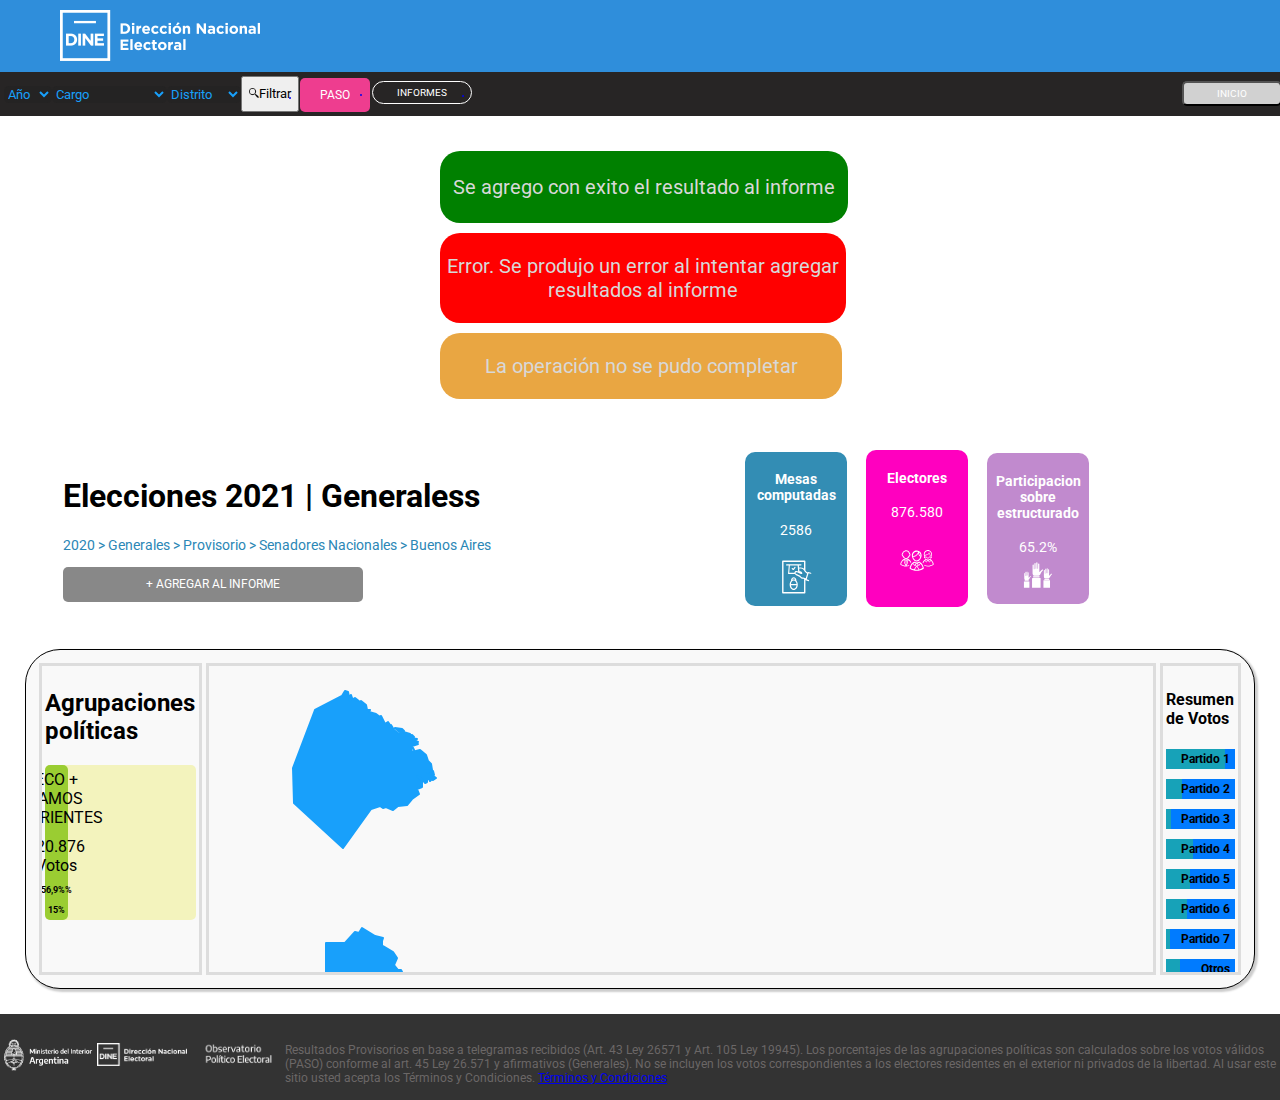
==== commit 7438204b: "Add files via upload" ====
--- a/tup-lc2-votacion-app/generales.html
+++ b/tup-lc2-votacion-app/generales.html
@@ -17,72 +17,77 @@
         <div class="header-page">
             <div class="logo-container">
                 <a href="index.html">
-                    <img src="img/icons/Logo_DINE_negativo.a88f983e.png" alt="logo" class="logo" style="width: 200px;"
-                        width="250px">
+                    <img src="img/icons/Logo_DINE_negativo.a88f983e.png" alt="logo" class="logo">
                 </a>
             </div>
 
-            <nav>
-                <table>
-                    <tr>
-                        <!-- Filtros -->
-                        <td>
-                            <select name="Año" id="year">
-                                <option value="Año">Año</option>
-                                <option value="2021">2021</option>
-                                <option value="2022">2022</option>
-                                <option value="2023">2023</option>
-                                <option value="2024">2024</option>
-                            </select>
-                        </td>
-                        <td>
-                            <select name="Cargo" id="Cargo">
-                                <option value="Cargo">Cargo</option>
-                                <option value="Presidente">Presidente</option>
-                                <option value="Viceprecidente">Viceprecidente</option>
-                                <option value="Jefed de gobierno">Jefe de gobierno</option>
-                            </select>
-                        </td>
-                        <td>
-                            <select name="Distrito" id="Distrito">
-                                <option value="Distrito">Distrito</option>
-                                <option value="Norte">Norte</option>
-                                <option value="Sur">Sur</option>
-                                <option value="Oeste">Oeste</option>
-                                <option value="Este">Este</option>
-                                <option value="Sudoeste">Sudoeste</option>
-                                <option value="Noreste">Noreste</option>
-                            </select>
-                        </td>
-                        <td>
-                            <button type="submit"><i class="icon-search"> <img src="img/icons/lupa.png" alt="lupa"
-                                        width="10px">Filtrar</i></button>
-                        </td>
-                        <td>
-                            <nav class="navbar">
-                                <ul class="nav-links">
-                                    <a href="informes.html">
-                                        <li class="nav-item"><button class="informes-button">INFORMES</button></li>
-                                        <a href="index.html">
-                                            <li class="nav-item"><button class="inicio-button">INICIO</button></li>
-                                        </a>
-                                </ul>
-                            </nav>
-                        </td>
-                    </tr>
-                </table>
-            </nav>
+        <!--Barra de menú principal-->
+        <nav class="navbar">
+            <td>
+                <select name="Año" id="year">
+                    <option value="Año">Año</option>
+                    <option value="2021">2021</option>
+                    <option value="2022">2022</option>
+                    <option value="2023">2023</option>
+                    <option value="2024">2024</option>
+                </select>
+            </td>
+            <td>
+                <select name="Cargo" id="Cargo">
+                    <option value="Cargo">Cargo</option>
+                    <option value="Presidente">Presidente</option>
+                    <option value="Viceprecidente">Viceprecidente</option>
+                    <option value="Jefed de gobierno">Jefe de gobierno</option>
+                </select>
+            </td>
+            <td>
+                <select name="Distrito" id="Distrito">
+                    <option value="Distrito">Distrito</option>
+                    <option value="Norte">Norte</option>
+                    <option value="Sur">Sur</option>
+                    <option value="Oeste">Oeste</option>
+                    <option value="Este">Este</option>
+                    <option value="Sudoeste">Sudoeste</option>
+                    <option value="Noreste">Noreste</option>
+                </select>
+            </td>
+            <td>
+                <button class="buscar"><img src="img/icons/lupa.png" alt="lupa" width="10px">Filtrar</button>
+            </td>
+            <td>
+            <a href="paso.html">
+                <li class="nav-item"><button class="paso-button">PASO</button></li>
+            </a>
+            <a href="informes.html">
+                <li class="nav-item"><button class="informes-button">INFORMES</button></li>
+            </a>
+            <a href="index.html">
+                <li class="nav-item"><button class="inicio-button">INICIO</button></li>
+            </a>
+        </nav>
+
     </header>
 
-    <!-- Contenido principal de la página -->
+
     <main>
+        <div class="alert-conteiner">
+            <div class="exito">
+                <p>Se agrego con exito el resultado al informe</p>
+            </div>
+            <div class="error">
+                <p>Error. Se produjo un error al intentar agregar resultados al informe</p>
+            </div>
+            <div class="alert">
+                <p>La operación no se pudo completar</p>
+            </div>
+        </div>
         <section id="sec-titulo">
             <table>
                 <tr>
                     <td>
                         <!--Seccion para agregar una palicula favorita por codigo-->
-                        <h1>Elecciones 2021 | Generales</h1>
-                        <p class="texto-path">2021 > Generales > Provisorio > Senadores Nacionales > Buenos Aires
+                        <h1>Elecciones 2021 | Generaless</h1>
+                        <p class="texto-path">2020 > Generales > Provisorio > Senadores Nacionales > Buenos Aires
                         </p>
         </section>
 
@@ -92,9 +97,10 @@
 
         <section id="sec-contenido">
             <!--Seccion para contenido de la página-->
+            
             <button class="agregar-button">+ AGREGAR AL INFORME</button></td>
             <td>
-                <div class="mesas-escrutadas">
+                <div class="mesas-computadas">
                     <h4>Mesas computadas</h4>
                     <p>2586</p>
                     <svg version="1.1" id="Capa_1" xmlns="http://www.w3.org/2000/svg"
@@ -104,38 +110,38 @@
                         <g>
                             <path fill="#FFFFFF"
                                 d="M671.434,227.503l-43.614-14.145c-2.358-1.179-4.716-1.179-8.252,1.179
-                                                        c-2.357,1.179-4.715,3.536-4.715,5.894l-1.179,3.536c-9.431-8.251-22.396-20.039-34.185-35.363V31.827
-                                                        c0-7.072-5.894-11.788-11.788-11.788H198.746c-7.073,0-11.788,5.895-11.788,11.788v530.448c0,7.072,4.715,11.787,11.788,11.787
-                                                        h368.955c7.073,0,11.788-4.715,11.788-11.787V348.917c1.179,2.357,3.536,3.536,4.715,4.716l44.794,14.145c1.179,0,2.357,0,3.536,0
-                                                        c4.715,0,8.251-2.357,9.43-7.072s-1.179-10.609-5.894-12.967l0,0l-34.185-11.787l30.648-102.554l34.185,10.608l0,0
-                                                        c4.715,1.179,10.608-1.179,12.966-7.072C679.685,234.576,676.149,228.682,671.434,227.503z M555.914,550.487H210.533V43.615
-                                                        h345.381v113.162c-29.47-25.934-77.799-21.218-83.693-20.039l-3.536-34.185h35.363c5.894,0,10.609-4.715,10.609-10.609
-                                                        c0-5.894-4.716-10.608-10.609-10.608H262.4c-4.715,2.357-9.43,7.072-9.43,12.966c0,5.895,4.715,10.609,10.608,10.609h35.363
-                                                        l-11.787,132.022c0,2.357,1.179,5.894,2.357,8.251c2.357,2.358,4.715,3.537,7.072,3.537h103.731
-                                                        c5.895,9.43,15.324,12.966,16.503,14.145c0,0,29.47,15.324,51.866,24.755c12.967,5.894,15.324,9.43,20.039,14.145
-                                                        c2.357,3.537,5.894,7.073,10.609,10.609c14.146,12.967,34.185,14.146,40.078,15.324l17.682,4.715L555.914,550.487z
-                                                        M456.897,203.927l-8.251-3.536c-1.179-1.179-17.682-8.251-31.827-3.536c-8.251,2.357-14.145,8.251-18.86,17.682
-                                                        c-2.357,4.715-3.536,8.251-3.536,12.967h-87.229l10.608-122.593h130.844L456.897,203.927z M585.383,319.448l-42.436-11.788
-                                                        c-1.179,0-2.357,0-3.536,0c0,0-17.682,0-28.291-9.431c-3.536-3.536-5.894-7.072-8.251-9.43
-                                                        c-5.894-7.073-11.788-12.967-27.112-20.039c-22.396-9.431-50.687-24.755-51.865-24.755c0,0-7.073-3.536-9.431-9.43
-                                                        c-1.179-3.536-1.179-7.072,1.179-10.609c2.357-4.715,4.716-5.894,7.073-7.072c5.894-2.357,14.145,1.179,17.682,2.357l62.475,25.933
-                                                        c4.715,1.18,15.324,4.716,22.396-2.357c4.715-4.715,3.536-11.787-2.357-21.218c-10.609-16.503-29.469-20.039-37.721-20.039
-                                                        c-1.179,0-2.357,0-2.357,0c-1.179,0-2.357,0-3.536,0l0,0l-4.716-36.542l-1.179-8.251c0,0,0,0,1.179,0
-                                                        c0,0,56.581-8.252,76.621,24.754c15.323,25.933,38.899,50.688,56.58,62.475L585.383,319.448z">
+                                                            c-2.357,1.179-4.715,3.536-4.715,5.894l-1.179,3.536c-9.431-8.251-22.396-20.039-34.185-35.363V31.827
+                                                            c0-7.072-5.894-11.788-11.788-11.788H198.746c-7.073,0-11.788,5.895-11.788,11.788v530.448c0,7.072,4.715,11.787,11.788,11.787
+                                                            h368.955c7.073,0,11.788-4.715,11.788-11.787V348.917c1.179,2.357,3.536,3.536,4.715,4.716l44.794,14.145c1.179,0,2.357,0,3.536,0
+                                                            c4.715,0,8.251-2.357,9.43-7.072s-1.179-10.609-5.894-12.967l0,0l-34.185-11.787l30.648-102.554l34.185,10.608l0,0
+                                                            c4.715,1.179,10.608-1.179,12.966-7.072C679.685,234.576,676.149,228.682,671.434,227.503z M555.914,550.487H210.533V43.615
+                                                            h345.381v113.162c-29.47-25.934-77.799-21.218-83.693-20.039l-3.536-34.185h35.363c5.894,0,10.609-4.715,10.609-10.609
+                                                            c0-5.894-4.716-10.608-10.609-10.608H262.4c-4.715,2.357-9.43,7.072-9.43,12.966c0,5.895,4.715,10.609,10.608,10.609h35.363
+                                                            l-11.787,132.022c0,2.357,1.179,5.894,2.357,8.251c2.357,2.358,4.715,3.537,7.072,3.537h103.731
+                                                            c5.895,9.43,15.324,12.966,16.503,14.145c0,0,29.47,15.324,51.866,24.755c12.967,5.894,15.324,9.43,20.039,14.145
+                                                            c2.357,3.537,5.894,7.073,10.609,10.609c14.146,12.967,34.185,14.146,40.078,15.324l17.682,4.715L555.914,550.487z
+                                                            M456.897,203.927l-8.251-3.536c-1.179-1.179-17.682-8.251-31.827-3.536c-8.251,2.357-14.145,8.251-18.86,17.682
+                                                            c-2.357,4.715-3.536,8.251-3.536,12.967h-87.229l10.608-122.593h130.844L456.897,203.927z M585.383,319.448l-42.436-11.788
+                                                            c-1.179,0-2.357,0-3.536,0c0,0-17.682,0-28.291-9.431c-3.536-3.536-5.894-7.072-8.251-9.43
+                                                            c-5.894-7.073-11.788-12.967-27.112-20.039c-22.396-9.431-50.687-24.755-51.865-24.755c0,0-7.073-3.536-9.431-9.43
+                                                            c-1.179-3.536-1.179-7.072,1.179-10.609c2.357-4.715,4.716-5.894,7.073-7.072c5.894-2.357,14.145,1.179,17.682,2.357l62.475,25.933
+                                                            c4.715,1.18,15.324,4.716,22.396-2.357c4.715-4.715,3.536-11.787-2.357-21.218c-10.609-16.503-29.469-20.039-37.721-20.039
+                                                            c-1.179,0-2.357,0-2.357,0c-1.179,0-2.357,0-3.536,0l0,0l-4.716-36.542l-1.179-8.251c0,0,0,0,1.179,0
+                                                            c0,0,56.581-8.252,76.621,24.754c15.323,25.933,38.899,50.688,56.58,62.475L585.383,319.448z">
                             </path>
                             <path fill="#FFFFFF" d="M368.49,179.174c2.357,1.179,3.536,2.357,5.894,2.357l0,0l0,0c3.536,0,5.895-1.179,8.252-3.536
-                                                        l29.469-35.363c3.536-4.715,2.357-10.609-1.179-14.146c-2.357-1.179-4.715-2.357-7.072-2.357c-2.358,0-4.716,1.179-7.073,3.536
-                                                        l-12.966,15.324l-9.431,11.788l-5.894-4.716l-4.715-3.536c-4.716-3.536-10.609-2.357-14.146,2.357
-                                                        c-3.536,4.716-2.357,10.609,2.357,14.146L368.49,179.174z">
+                                                            l29.469-35.363c3.536-4.715,2.357-10.609-1.179-14.146c-2.357-1.179-4.715-2.357-7.072-2.357c-2.358,0-4.716,1.179-7.073,3.536
+                                                            l-12.966,15.324l-9.431,11.788l-5.894-4.716l-4.715-3.536c-4.716-3.536-10.609-2.357-14.146,2.357
+                                                            c-3.536,4.716-2.357,10.609,2.357,14.146L368.49,179.174z">
                             </path>
                             <path fill="#FFFFFF"
                                 d="M427.428,359.526c0-2.357,0-3.536,0-5.894c0,0,0,0,0-1.18l0,0l0,0c0-28.29-20.039-50.688-44.793-50.688
-                                                        c-24.755,0-44.794,22.397-44.794,50.688l0,0l0,0c0,2.358,0,4.716,0,7.073c-14.145,16.503-23.575,40.078-23.575,67.189l0,0l0,0
-                                                        c0,48.33,30.648,88.408,68.369,88.408c37.72,0,68.368-40.078,68.368-88.408l0,0l0,0
-                                                        C451.003,399.604,441.573,376.029,427.428,359.526z M382.635,495.085c-23.576,0-43.615-25.933-47.151-57.76h94.302
-                                                        C427.428,469.152,407.389,495.085,382.635,495.085z M406.21,344.202c-7.073-3.536-15.324-5.894-23.575-5.894
-                                                        c-8.252,0-16.503,2.357-23.576,5.894c3.537-12.967,12.967-21.218,23.576-21.218C394.422,321.805,403.853,331.235,406.21,344.202z
-                                                        M382.635,358.347c23.575,0,43.614,24.754,47.15,57.76h-94.302C339.02,383.101,359.059,358.347,382.635,358.347z">
+                                                            c-24.755,0-44.794,22.397-44.794,50.688l0,0l0,0c0,2.358,0,4.716,0,7.073c-14.145,16.503-23.575,40.078-23.575,67.189l0,0l0,0
+                                                            c0,48.33,30.648,88.408,68.369,88.408c37.72,0,68.368-40.078,68.368-88.408l0,0l0,0
+                                                            C451.003,399.604,441.573,376.029,427.428,359.526z M382.635,495.085c-23.576,0-43.615-25.933-47.151-57.76h94.302
+                                                            C427.428,469.152,407.389,495.085,382.635,495.085z M406.21,344.202c-7.073-3.536-15.324-5.894-23.575-5.894
+                                                            c-8.252,0-16.503,2.357-23.576,5.894c3.537-12.967,12.967-21.218,23.576-21.218C394.422,321.805,403.853,331.235,406.21,344.202z
+                                                            M382.635,358.347c23.575,0,43.614,24.754,47.15,57.76h-94.302C339.02,383.101,359.059,358.347,382.635,358.347z">
                             </path>
                         </g>
                     </svg>
@@ -153,79 +159,81 @@
                         <title>comunidad</title>
                         <path fill="#FFFFFF"
                             d="M462.824,342.115h-0.59c-3.125-1.252-6.67-0.854-9.438,1.062c-10.771,7.341-23.424,11.436-36.453,11.797
-                                                        c-13.2-0.436-26.022-4.519-37.043-11.797c-2.89-1.642-6.43-1.642-9.319,0c-54.148,26.779-76.682,98.859-71.845,112.897
-                                                        c0.632,1.725,1.735,3.237,3.186,4.365c34.136,22.816,73.983,35.608,115.021,36.925c41.28-0.521,81.446-13.472,115.257-37.161
-                                                        c1.454-1.173,2.557-2.724,3.186-4.482C539.387,440.739,516.973,368.659,462.824,342.115z M458.813,359.693
-                                                        c5.067,2.88,9.848,6.237,14.275,10.027l-21.707,27.016l-21.353-26.426c10.135-1.979,19.866-5.647,28.784-10.854V359.693z
-                                                        M434.039,395.084l-17.342,20.999c0,0,0,0.59,0,0.826c0,0.235,0,0,0-0.826l-17.224-20.999l17.578-21.471L434.039,395.084z
-                                                        M373.992,359.693c8.952,5.199,18.728,8.83,28.902,10.735l-21.588,26.308l-22.061-27.252c4.616-3.762,9.55-7.117,14.746-10.027
-                                                        V359.693z M315.007,447.464c5.307-26.169,17.715-50.372,35.863-69.957l25.6,32.088c1.272,1.329,3,2.13,4.837,2.241
-                                                        c1.824-0.022,3.548-0.841,4.719-2.241l4.837-5.898l12.977,15.69l-31.853,52.497c-20.349-4.863-39.705-13.204-57.216-24.656
-                                                        L315.007,447.464z M416.579,478.725c-10.703-0.196-21.366-1.381-31.852-3.539l31.852-52.143l32.088,52.496
-                                                        c-10.662,1.965-21.481,2.952-32.323,2.95L416.579,478.725z M461.29,472.709l-32.441-52.851l12.977-15.69l4.955,5.898
-                                                        c1.138,1.441,2.883,2.27,4.719,2.242l0,0c1.824-0.023,3.548-0.842,4.719-2.242l25.718-32.56
-                                                        c18.07,19.442,30.544,43.411,36.099,69.367c-17.312,11.868-36.609,20.539-56.979,25.6L461.29,472.709z">
+                                                            c-13.2-0.436-26.022-4.519-37.043-11.797c-2.89-1.642-6.43-1.642-9.319,0c-54.148,26.779-76.682,98.859-71.845,112.897
+                                                            c0.632,1.725,1.735,3.237,3.186,4.365c34.136,22.816,73.983,35.608,115.021,36.925c41.28-0.521,81.446-13.472,115.257-37.161
+                                                            c1.454-1.173,2.557-2.724,3.186-4.482C539.387,440.739,516.973,368.659,462.824,342.115z M458.813,359.693
+                                                            c5.067,2.88,9.848,6.237,14.275,10.027l-21.707,27.016l-21.353-26.426c10.135-1.979,19.866-5.647,28.784-10.854V359.693z
+                                                            M434.039,395.084l-17.342,20.999c0,0,0,0.59,0,0.826c0,0.235,0,0,0-0.826l-17.224-20.999l17.578-21.471L434.039,395.084z
+                                                            M373.992,359.693c8.952,5.199,18.728,8.83,28.902,10.735l-21.588,26.308l-22.061-27.252c4.616-3.762,9.55-7.117,14.746-10.027
+                                                            V359.693z M315.007,447.464c5.307-26.169,17.715-50.372,35.863-69.957l25.6,32.088c1.272,1.329,3,2.13,4.837,2.241
+                                                            c1.824-0.022,3.548-0.841,4.719-2.241l4.837-5.898l12.977,15.69l-31.853,52.497c-20.349-4.863-39.705-13.204-57.216-24.656
+                                                            L315.007,447.464z M416.579,478.725c-10.703-0.196-21.366-1.381-31.852-3.539l31.852-52.143l32.088,52.496
+                                                            c-10.662,1.965-21.481,2.952-32.323,2.95L416.579,478.725z M461.29,472.709l-32.441-52.851l12.977-15.69l4.955,5.898
+                                                            c1.138,1.441,2.883,2.27,4.719,2.242l0,0c1.824-0.023,3.548-0.842,4.719-2.242l25.718-32.56
+                                                            c18.07,19.442,30.544,43.411,36.099,69.367c-17.312,11.868-36.609,20.539-56.979,25.6L461.29,472.709z">
                         </path>
                         <path fill="#FFFFFF" d="M416.462,340.935c45.3,0,81.753-54.856,81.753-100.157c1.717-45.184-33.521-83.204-78.705-84.92
-                                                        s-83.204,33.521-84.92,78.706c-0.078,2.07-0.078,4.144,0,6.214C334.59,286.079,371.043,340.935,416.462,340.935z M480.756,240.778
-                                                        c0,1.298,0,2.596,0,3.894c-18.168-6.606-25.364-40.229-27.842-56.98C470.381,199.714,480.797,219.574,480.756,240.778z
-                                                        M352.05,240.778c0.387-35.316,29.094-63.76,64.412-63.822c7.58,0.036,15.093,1.435,22.178,4.129
-                                                        c-5.771,25.088-21.943,46.535-44.475,58.985c-12.627,7.394-27.523,9.911-41.88,7.079C352.168,244.553,352.05,242.666,352.05,240.778
-                                                        z M362.549,260.244c13.056-0.269,25.851-3.71,37.278-10.028c19.154-10.271,34.437-26.506,43.531-46.244
-                                                        c4.719,20.645,14.864,47.188,35.392,53.087c-6.96,32.56-33.268,66.418-62.406,66.418s-54.03-32.089-61.816-63.94
-                                                        C357.182,259.952,359.863,260.188,362.549,260.244z"></path>
+                                                            s-83.204,33.521-84.92,78.706c-0.078,2.07-0.078,4.144,0,6.214C334.59,286.079,371.043,340.935,416.462,340.935z M480.756,240.778
+                                                            c0,1.298,0,2.596,0,3.894c-18.168-6.606-25.364-40.229-27.842-56.98C470.381,199.714,480.797,219.574,480.756,240.778z
+                                                            M352.05,240.778c0.387-35.316,29.094-63.76,64.412-63.822c7.58,0.036,15.093,1.435,22.178,4.129
+                                                            c-5.771,25.088-21.943,46.535-44.475,58.985c-12.627,7.394-27.523,9.911-41.88,7.079C352.168,244.553,352.05,242.666,352.05,240.778
+                                                            z M362.549,260.244c13.056-0.269,25.851-3.71,37.278-10.028c19.154-10.271,34.437-26.506,43.531-46.244
+                                                            c4.719,20.645,14.864,47.188,35.392,53.087c-6.96,32.56-33.268,66.418-62.406,66.418s-54.03-32.089-61.816-63.94
+                                                            C357.182,259.952,359.863,260.188,362.549,260.244z"></path>
                         <path fill="#FFFFFF"
                             d="M542.454,249.036l0.944,3.186c0.522,1.727,0.839,3.508,0.943,5.309l0,0c-0.551,1.18-1.966,3.657-4.247,7.433
-                                                        l-1.062,1.77c-1.563,2.695-1.181,6.096,0.943,8.376c6.438,6.525,14.637,11.034,23.595,12.977c0.584,0.114,1.185,0.114,1.77,0
-                                                        c3.892,0.367,7.345-2.489,7.713-6.381c0.352-3.722-2.251-7.075-5.943-7.658c-4.577-1.021-8.934-2.859-12.859-5.427
-                                                        c1.602-2.582,2.87-5.356,3.775-8.258c0.116-1.177,0.116-2.362,0-3.539c-0.062-3.077-0.537-6.133-1.416-9.083l-0.943-3.422
-                                                        c0-1.298-0.826-2.595-1.18-3.893v-1.18c-3.318-7.425-5.047-15.462-5.073-23.595c0.729-30.418,25.977-54.486,56.395-53.759
-                                                        s54.486,25.977,53.759,56.395c-0.187,7.795-2.025,15.461-5.395,22.492l-2.124,7.433c-0.941,3.021-1.457,6.157-1.533,9.319
-                                                        c-0.116,1.177-0.116,2.362,0,3.539c-0.056,0.352-0.056,0.71,0,1.062c0.976,2.515,2.201,4.926,3.657,7.196
-                                                        c-2.936,1.979-6.159,3.49-9.556,4.483c-3.891,0.815-6.383,4.629-5.567,8.52c0.815,3.89,4.63,6.382,8.52,5.566
-                                                        c0.443-0.093,0.877-0.228,1.294-0.401c7.512-2.082,14.32-6.159,19.701-11.797c2.093-2.286,2.518-5.642,1.062-8.376l-1.062-1.77
-                                                        c-0.943-1.534-3.421-5.663-4.246-7.314v-0.59c0.017-1.81,0.336-3.604,0.943-5.309c0.59-2.478,1.298-4.837,1.77-6.371
-                                                        c15.945-34.834,0.633-75.999-34.201-91.944s-75.999-0.633-91.944,34.201c-8.279,18.087-8.396,38.857-0.319,57.036L542.454,249.036z">
+                                                            l-1.062,1.77c-1.563,2.695-1.181,6.096,0.943,8.376c6.438,6.525,14.637,11.034,23.595,12.977c0.584,0.114,1.185,0.114,1.77,0
+                                                            c3.892,0.367,7.345-2.489,7.713-6.381c0.352-3.722-2.251-7.075-5.943-7.658c-4.577-1.021-8.934-2.859-12.859-5.427
+                                                            c1.602-2.582,2.87-5.356,3.775-8.258c0.116-1.177,0.116-2.362,0-3.539c-0.062-3.077-0.537-6.133-1.416-9.083l-0.943-3.422
+                                                            c0-1.298-0.826-2.595-1.18-3.893v-1.18c-3.318-7.425-5.047-15.462-5.073-23.595c0.729-30.418,25.977-54.486,56.395-53.759
+                                                            s54.486,25.977,53.759,56.395c-0.187,7.795-2.025,15.461-5.395,22.492l-2.124,7.433c-0.941,3.021-1.457,6.157-1.533,9.319
+                                                            c-0.116,1.177-0.116,2.362,0,3.539c-0.056,0.352-0.056,0.71,0,1.062c0.976,2.515,2.201,4.926,3.657,7.196
+                                                            c-2.936,1.979-6.159,3.49-9.556,4.483c-3.891,0.815-6.383,4.629-5.567,8.52c0.815,3.89,4.63,6.382,8.52,5.566
+                                                            c0.443-0.093,0.877-0.228,1.294-0.401c7.512-2.082,14.32-6.159,19.701-11.797c2.093-2.286,2.518-5.642,1.062-8.376l-1.062-1.77
+                                                            c-0.943-1.534-3.421-5.663-4.246-7.314v-0.59c0.017-1.81,0.336-3.604,0.943-5.309c0.59-2.478,1.298-4.837,1.77-6.371
+                                                            c15.945-34.834,0.633-75.999-34.201-91.944s-75.999-0.633-91.944,34.201c-8.279,18.087-8.396,38.857-0.319,57.036L542.454,249.036z">
                         </path>
                         <path fill="#FFFFFF" d="M642.375,297.64c-2.532-1.03-5.412-0.72-7.668,0.825c-8.872,5.963-19.276,9.24-29.965,9.438
-                                                        c-10.801-0.386-21.289-3.732-30.318-9.674c-2.138-1.544-4.956-1.771-7.313-0.59l0,0c-23.636,13.269-41.938,34.323-51.789,59.575
-                                                        c3.657,4.247,7.078,8.612,10.263,12.977c5.804-16.099,14.791-30.863,26.426-43.413l24.42,27.134
-                                                        c0.923,1.054,2.257,1.656,3.657,1.651l0,0c1.508-0.124,2.886-0.899,3.775-2.124l20.526-29.729l20.881,30.201
-                                                        c0.928,1.18,2.285,1.943,3.775,2.123l0,0c1.43-0.02,2.79-0.615,3.774-1.651l24.893-27.134c15.105,16.03,25.513,35.905,30.082,57.452
-                                                        c-24.783,16.33-53.728,25.214-83.405,25.6c-22.516-0.792-44.649-6.045-65.12-15.454c3.217,5.863,6.131,11.888,8.73,18.05
-                                                        c18.353,6.987,37.713,10.971,57.334,11.797c33.779-0.463,66.647-11.022,94.376-30.318c1.199-0.993,2.098-2.301,2.596-3.775
-                                                        C705.608,378.923,687.204,319.819,642.375,297.64z M579.615,342.705l-20.881-22.65c3.726-2.86,7.67-5.425,11.797-7.668
-                                                        c7.562,4.349,15.827,7.343,24.42,8.848L579.615,342.705z M629.989,342.705l-14.864-21.353c8.595-1.564,16.855-4.598,24.42-8.966
-                                                        c4.164,2.182,8.113,4.749,11.797,7.668L629.989,342.705z"></path>
+                                                            c-10.801-0.386-21.289-3.732-30.318-9.674c-2.138-1.544-4.956-1.771-7.313-0.59l0,0c-23.636,13.269-41.938,34.323-51.789,59.575
+                                                            c3.657,4.247,7.078,8.612,10.263,12.977c5.804-16.099,14.791-30.863,26.426-43.413l24.42,27.134
+                                                            c0.923,1.054,2.257,1.656,3.657,1.651l0,0c1.508-0.124,2.886-0.899,3.775-2.124l20.526-29.729l20.881,30.201
+                                                            c0.928,1.18,2.285,1.943,3.775,2.123l0,0c1.43-0.02,2.79-0.615,3.774-1.651l24.893-27.134c15.105,16.03,25.513,35.905,30.082,57.452
+                                                            c-24.783,16.33-53.728,25.214-83.405,25.6c-22.516-0.792-44.649-6.045-65.12-15.454c3.217,5.863,6.131,11.888,8.73,18.05
+                                                            c18.353,6.987,37.713,10.971,57.334,11.797c33.779-0.463,66.647-11.022,94.376-30.318c1.199-0.993,2.098-2.301,2.596-3.775
+                                                            C705.608,378.923,687.204,319.819,642.375,297.64z M579.615,342.705l-20.881-22.65c3.726-2.86,7.67-5.425,11.797-7.668
+                                                            c7.562,4.349,15.827,7.343,24.42,8.848L579.615,342.705z M629.989,342.705l-14.864-21.353c8.595-1.564,16.855-4.598,24.42-8.966
+                                                            c4.164,2.182,8.113,4.749,11.797,7.668L629.989,342.705z">
+                        </path>
                         <path fill="#FFFFFF"
                             d="M628.337,190.877c-1.385-2.284-4.359-3.014-6.644-1.628c-1.115,0.676-1.91,1.773-2.204,3.044
-                                                        c-6.253,27.959-24.774,29.492-39.639,30.79c-8.729,0.708-18.639,1.651-18.639,11.207c0,24.185,19.465,53.323,43.53,53.323
-                                                        c24.066,0,43.649-29.139,43.649-53.323C643.531,219.045,636.794,204.462,628.337,190.877z M604.743,278.057
-                                                        c-17.932,0-33.976-24.42-34.094-43.649c3.214-1.169,6.607-1.768,10.027-1.77c13.213-1.18,34.447-2.949,44.711-27.251
-                                                        c5.456,9.175,9.925,18.903,13.331,29.021C638.719,253.637,622.792,278.057,604.743,278.057z">
-                        </path>
-                        <path fill="#FFFFFF" d="M313.709,362.996c3.304-4.011,6.843-7.903,10.5-11.797c-10.078-22.699-27.316-41.47-49.076-53.44l0,0
-                                                        c-2.572-1.03-5.487-0.721-7.786,0.825c-8.815,5.99-19.19,9.271-29.847,9.438c-10.771-0.347-21.232-3.697-30.2-9.674
-                                                        c-2.422-1.345-5.365-1.345-7.786,0c-44.476,22.061-62.879,81.046-58.985,92.606c0.544,1.449,1.483,2.717,2.713,3.657
-                                                        c28.015,18.697,60.712,29.161,94.377,30.201c16.017-0.268,31.911-2.851,47.188-7.669c1.908-5.903,4.153-11.693,6.724-17.341
-                                                        c-14.479,5.61-29.701,9.067-45.183,10.263l25.01-51.553c1.152-2.354,0.273-5.196-2.005-6.488l-10.146-5.898l21.234-27.605
-                                                        C295.008,330.396,306.432,345.669,313.709,362.996z M153.741,384.349c5.684-25.848,19.895-49.032,40.346-65.828l21.234,27.487
-                                                        l-10.146,5.898c-2.234,1.332-3.06,4.165-1.887,6.488l24.892,51.554C201.697,407.4,176.191,398.629,153.741,384.349z
-                                                        M232.192,396.146l-18.285-37.751l10.971-6.488c1.257-0.7,2.157-1.9,2.478-3.304c0.226-1.408-0.114-2.85-0.943-4.011l-24.303-32.088
-                                                        l0,0c9.059,5.185,19.108,8.401,29.493,9.438c0.472,22.65,0.708,55.564,0.59,73.731V396.146z M247.764,344.593
-                                                        c-1.677,2.163-1.283,5.275,0.879,6.952c0.171,0.132,0.35,0.253,0.536,0.362l10.972,6.488l-17.932,38.341c0-12.505,0-35.392,0-74.204
-                                                        c10.56-1.072,20.771-4.369,29.965-9.673l0,0L247.764,344.593z">
+                                                            c-6.253,27.959-24.774,29.492-39.639,30.79c-8.729,0.708-18.639,1.651-18.639,11.207c0,24.185,19.465,53.323,43.53,53.323
+                                                            c24.066,0,43.649-29.139,43.649-53.323C643.531,219.045,636.794,204.462,628.337,190.877z M604.743,278.057
+                                                            c-17.932,0-33.976-24.42-34.094-43.649c3.214-1.169,6.607-1.768,10.027-1.77c13.213-1.18,34.447-2.949,44.711-27.251
+                                                            c5.456,9.175,9.925,18.903,13.331,29.021C638.719,253.637,622.792,278.057,604.743,278.057z">
+                        </path>
+                        <path fill="#FFFFFF"
+                            d="M313.709,362.996c3.304-4.011,6.843-7.903,10.5-11.797c-10.078-22.699-27.316-41.47-49.076-53.44l0,0
+                                                            c-2.572-1.03-5.487-0.721-7.786,0.825c-8.815,5.99-19.19,9.271-29.847,9.438c-10.771-0.347-21.232-3.697-30.2-9.674
+                                                            c-2.422-1.345-5.365-1.345-7.786,0c-44.476,22.061-62.879,81.046-58.985,92.606c0.544,1.449,1.483,2.717,2.713,3.657
+                                                            c28.015,18.697,60.712,29.161,94.377,30.201c16.017-0.268,31.911-2.851,47.188-7.669c1.908-5.903,4.153-11.693,6.724-17.341
+                                                            c-14.479,5.61-29.701,9.067-45.183,10.263l25.01-51.553c1.152-2.354,0.273-5.196-2.005-6.488l-10.146-5.898l21.234-27.605
+                                                            C295.008,330.396,306.432,345.669,313.709,362.996z M153.741,384.349c5.684-25.848,19.895-49.032,40.346-65.828l21.234,27.487
+                                                            l-10.146,5.898c-2.234,1.332-3.06,4.165-1.887,6.488l24.892,51.554C201.697,407.4,176.191,398.629,153.741,384.349z
+                                                            M232.192,396.146l-18.285-37.751l10.971-6.488c1.257-0.7,2.157-1.9,2.478-3.304c0.226-1.408-0.114-2.85-0.943-4.011l-24.303-32.088
+                                                            l0,0c9.059,5.185,19.108,8.401,29.493,9.438c0.472,22.65,0.708,55.564,0.59,73.731V396.146z M247.764,344.593
+                                                            c-1.677,2.163-1.283,5.275,0.879,6.952c0.171,0.132,0.35,0.253,0.536,0.362l10.972,6.488l-17.932,38.341c0-12.505,0-35.392,0-74.204
+                                                            c10.56-1.072,20.771-4.369,29.965-9.673l0,0L247.764,344.593z">
                         </path>
                         <path fill="#FFFFFF"
                             d="M180.521,255.171c5.19,10.382,23.594,41.525,56.743,41.525c33.15,0,51.554-31.144,56.744-41.525
-                                                        c7.55-3.822,12.906-10.921,14.511-19.229c4.03-10.152,3.024-21.612-2.714-30.908c-1.321-1.697-2.869-3.205-4.601-4.482
-                                                        c-9.042-35.281-44.972-56.552-80.253-47.51c-23.321,5.977-41.532,24.188-47.509,47.51c-1.962,1.255-3.68,2.854-5.073,4.719
-                                                        c-5.66,9.234-6.664,20.588-2.713,30.672C167.249,244.36,172.775,251.508,180.521,255.171z M180.521,214.235
-                                                        c1.003-1.31,2.491-2.16,4.129-2.359l0,0c0.77,0.139,1.506-0.372,1.645-1.142c0.003-0.013,0.005-0.025,0.007-0.038
-                                                        c3.3-27.756,28.475-47.581,56.23-44.281c23.217,2.76,41.521,21.064,44.28,44.281c0.178,0.805,0.959,1.325,1.77,1.18
-                                                        c1.693,0.124,3.247,0.987,4.247,2.359c1.651,2.241,3.067,7.078,0,17.342c-1.415,4.954-4.247,10.735-8.848,9.438
-                                                        c-0.716-0.241-1.494,0.122-1.77,0.825c-7.668,19.584-24.892,39.284-45.772,39.284s-38.223-19.818-45.891-39.52
-                                                        c-0.238-0.571-0.797-0.944-1.416-0.944l0,0c-4.601,1.534-7.55-4.364-8.966-9.319c-2.595-10.027-1.18-14.864,0.473-17.105H180.521z">
+                                                            c7.55-3.822,12.906-10.921,14.511-19.229c4.03-10.152,3.024-21.612-2.714-30.908c-1.321-1.697-2.869-3.205-4.601-4.482
+                                                            c-9.042-35.281-44.972-56.552-80.253-47.51c-23.321,5.977-41.532,24.188-47.509,47.51c-1.962,1.255-3.68,2.854-5.073,4.719
+                                                            c-5.66,9.234-6.664,20.588-2.713,30.672C167.249,244.36,172.775,251.508,180.521,255.171z M180.521,214.235
+                                                            c1.003-1.31,2.491-2.16,4.129-2.359l0,0c0.77,0.139,1.506-0.372,1.645-1.142c0.003-0.013,0.005-0.025,0.007-0.038
+                                                            c3.3-27.756,28.475-47.581,56.23-44.281c23.217,2.76,41.521,21.064,44.28,44.281c0.178,0.805,0.959,1.325,1.77,1.18
+                                                            c1.693,0.124,3.247,0.987,4.247,2.359c1.651,2.241,3.067,7.078,0,17.342c-1.415,4.954-4.247,10.735-8.848,9.438
+                                                            c-0.716-0.241-1.494,0.122-1.77,0.825c-7.668,19.584-24.892,39.284-45.772,39.284s-38.223-19.818-45.891-39.52
+                                                            c-0.238-0.571-0.797-0.944-1.416-0.944l0,0c-4.601,1.534-7.55-4.364-8.966-9.319c-2.595-10.027-1.18-14.864,0.473-17.105H180.521z">
                         </path>
                     </svg>
                 </div>
@@ -238,53 +246,53 @@
                     <svg version="1.1" id="Layer_1" xmlns="http://www.w3.org/2000/svg"
                         xmlns:xlink="http://www.w3.org/1999/xlink" x="0px" y="0px" width="841.889px" height="595.281px"
                         viewBox="0 0 841.889 595.281" enable-background="new 0 0 841.889 595.281" xml:space="preserve"
-                        class="v-icon__component theme--light" style="font-size: 50px; height: 50px; width: 50px;">
+                        class="manos" style="font-size: 50px; height: 50px; width: 50px;">
                         <title>participacion</title>
                         <path fill="#FFFFFF"
                             d="M508.832,212.347c-2.05-2.229-4.488-4.068-7.195-5.427c-2.793-1.033-5.824-1.238-8.73-0.59
-                c-1.705,0.26-3.37,0.735-4.955,1.416c-10.957,5.935-20.277,14.485-27.133,24.892c-4.26,6.344-10.35,11.24-17.46,14.038V116.909
-                c1.236-5.799-2.462-11.501-8.261-12.737s-11.502,2.462-12.737,8.261c-0.315,1.476-0.315,3.001,0,4.477v70.782
-                c0,2.802-2.271,5.073-5.073,5.073s-5.072-2.271-5.072-5.073V97.326c0.751-6.472-3.886-12.327-10.357-13.079
-                c-0.048-0.006-0.095-0.011-0.143-0.016c-6.479,0.673-11.188,6.473-10.515,12.953c0.005,0.047,0.011,0.095,0.016,0.142v90.247
-                c0,2.802-2.271,5.073-5.072,5.073c-2.802,0-5.073-2.271-5.073-5.073v-80.81c0.771-6.364-3.682-12.18-10.027-13.095
-                c-6.48,0.673-11.188,6.473-10.515,12.953c0.005,0.047,0.01,0.095,0.016,0.142v90.365c0,2.802-2.271,5.073-5.073,5.073
-                s-5.072-2.271-5.072-5.073v-61.816c0.751-6.472-3.886-12.327-10.357-13.079c-0.048-0.005-0.095-0.011-0.143-0.016
-                c-6.48,0.674-11.188,6.473-10.515,12.953c0.005,0.047,0.01,0.095,0.016,0.142v128.234c-1.572,18.48,6.725,36.419,21.824,47.188
-                h81.636c11.325-6.8,20.806-16.28,27.605-27.605c2.595-4.837,4.837-9.319,7.078-13.566c6.687-16.377,16.459-31.315,28.785-44.003
-                c3.446-2.846,7.115-5.409,10.971-7.668c1.093-0.64,1.863-1.711,2.123-2.949C509.631,214.033,509.414,213.078,508.832,212.347z">
+                    c-1.705,0.26-3.37,0.735-4.955,1.416c-10.957,5.935-20.277,14.485-27.133,24.892c-4.26,6.344-10.35,11.24-17.46,14.038V116.909
+                    c1.236-5.799-2.462-11.501-8.261-12.737s-11.502,2.462-12.737,8.261c-0.315,1.476-0.315,3.001,0,4.477v70.782
+                    c0,2.802-2.271,5.073-5.073,5.073s-5.072-2.271-5.072-5.073V97.326c0.751-6.472-3.886-12.327-10.357-13.079
+                    c-0.048-0.006-0.095-0.011-0.143-0.016c-6.479,0.673-11.188,6.473-10.515,12.953c0.005,0.047,0.011,0.095,0.016,0.142v90.247
+                    c0,2.802-2.271,5.073-5.072,5.073c-2.802,0-5.073-2.271-5.073-5.073v-80.81c0.771-6.364-3.682-12.18-10.027-13.095
+                    c-6.48,0.673-11.188,6.473-10.515,12.953c0.005,0.047,0.01,0.095,0.016,0.142v90.365c0,2.802-2.271,5.073-5.073,5.073
+                    s-5.072-2.271-5.072-5.073v-61.816c0.751-6.472-3.886-12.327-10.357-13.079c-0.048-0.005-0.095-0.011-0.143-0.016
+                    c-6.48,0.674-11.188,6.473-10.515,12.953c0.005,0.047,0.01,0.095,0.016,0.142v128.234c-1.572,18.48,6.725,36.419,21.824,47.188
+                    h81.636c11.325-6.8,20.806-16.28,27.605-27.605c2.595-4.837,4.837-9.319,7.078-13.566c6.687-16.377,16.459-31.315,28.785-44.003
+                    c3.446-2.846,7.115-5.409,10.971-7.668c1.093-0.64,1.863-1.711,2.123-2.949C509.631,214.033,509.414,213.078,508.832,212.347z">
                         </path>
                         <path fill="#FFFFFF" d="M328.573,348.25h127.645c4.495,0,8.14,3.645,8.14,8.14l0,0v154.66l0,0H320.552l0,0V356.272
-                C320.615,351.868,324.17,348.313,328.573,348.25z"></path>
+                    C320.615,351.868,324.17,348.313,328.573,348.25z"></path>
                         <rect x="339.073" y="317.695" fill="#FFFFFF" width="108.061" height="22.533"></rect>
                         <path fill="#FFFFFF" d="M657.24,282.422c-1.578-1.706-3.458-3.105-5.544-4.129c-2.162-0.592-4.444-0.592-6.606,0
-                c-1.346,0.213-2.655,0.61-3.894,1.18c-8.328,4.552-15.416,11.073-20.645,18.993c-3.306,4.799-7.938,8.529-13.331,10.736v-99.804
-                c1.083-4.431-1.632-8.899-6.062-9.982c-4.431-1.082-8.899,1.632-9.982,6.062c-0.314,1.288-0.314,2.632,0,3.92V263.9
-                c0.207,2.307-1.473,4.354-3.774,4.602c-2.343-0.122-4.143-2.12-4.021-4.462c0.002-0.047,0.005-0.093,0.009-0.14v-69.484
-                c1.083-4.431-1.632-8.899-6.062-9.981c-4.431-1.083-8.899,1.631-9.982,6.062c-0.314,1.288-0.314,2.632,0,3.92v69.013
-                c0.373,2.117-1.041,4.137-3.159,4.51c-2.117,0.372-4.136-1.042-4.509-3.159c-0.078-0.447-0.078-0.904,0-1.351v-61.816
-                c0.939-4.463-1.918-8.843-6.381-9.781c-4.463-0.939-8.842,1.917-9.781,6.381c-0.235,1.121-0.235,2.279,0,3.4v69.721
-                c0.737,2.02-0.303,4.255-2.322,4.992c-2.02,0.736-4.254-0.303-4.991-2.322c-0.315-0.862-0.315-1.808,0-2.67v-47.188
-                c0.938-4.463-1.918-8.842-6.381-9.781s-8.843,1.918-9.781,6.381c-0.236,1.121-0.236,2.279,0,3.4v98.152
-                c-1.186,13.88,4.937,27.377,16.162,35.627h62.524c8.877-5.241,16.299-12.623,21.588-21.471l5.309-10.382
-                c5.146-12.51,12.633-23.922,22.061-33.622c2.67-2.135,5.467-4.104,8.376-5.898c0.834-0.489,1.431-1.3,1.652-2.241
-                C657.869,283.641,657.694,282.938,657.24,282.422z"></path>
+                    c-1.346,0.213-2.655,0.61-3.894,1.18c-8.328,4.552-15.416,11.073-20.645,18.993c-3.306,4.799-7.938,8.529-13.331,10.736v-99.804
+                    c1.083-4.431-1.632-8.899-6.062-9.982c-4.431-1.082-8.899,1.632-9.982,6.062c-0.314,1.288-0.314,2.632,0,3.92V263.9
+                    c0.207,2.307-1.473,4.354-3.774,4.602c-2.343-0.122-4.143-2.12-4.021-4.462c0.002-0.047,0.005-0.093,0.009-0.14v-69.484
+                    c1.083-4.431-1.632-8.899-6.062-9.981c-4.431-1.083-8.899,1.631-9.982,6.062c-0.314,1.288-0.314,2.632,0,3.92v69.013
+                    c0.373,2.117-1.041,4.137-3.159,4.51c-2.117,0.372-4.136-1.042-4.509-3.159c-0.078-0.447-0.078-0.904,0-1.351v-61.816
+                    c0.939-4.463-1.918-8.843-6.381-9.781c-4.463-0.939-8.842,1.917-9.781,6.381c-0.235,1.121-0.235,2.279,0,3.4v69.721
+                    c0.737,2.02-0.303,4.255-2.322,4.992c-2.02,0.736-4.254-0.303-4.991-2.322c-0.315-0.862-0.315-1.808,0-2.67v-47.188
+                    c0.938-4.463-1.918-8.842-6.381-9.781s-8.843,1.918-9.781,6.381c-0.236,1.121-0.236,2.279,0,3.4v98.152
+                    c-1.186,13.88,4.937,27.377,16.162,35.627h62.524c8.877-5.241,16.299-12.623,21.588-21.471l5.309-10.382
+                    c5.146-12.51,12.633-23.922,22.061-33.622c2.67-2.135,5.467-4.104,8.376-5.898c0.834-0.489,1.431-1.3,1.652-2.241
+                    C657.869,283.641,657.694,282.938,657.24,282.422z"></path>
                         <path fill="#FFFFFF" d="M519.332,386.472h97.68c3.453,0,6.252,2.799,6.252,6.252v117.971l0,0H512.608l0,0V392.724
-                c-0.01-3.453,2.781-6.26,6.234-6.27C519.006,386.454,519.169,386.46,519.332,386.472z">
+                    c-0.01-3.453,2.781-6.26,6.234-6.27C519.006,386.454,519.169,386.46,519.332,386.472z">
                         </path>
                         <rect x="527.354" y="363.114" fill="#FFFFFF" width="82.698" height="17.224"></rect>
                         <path fill="#FFFFFF" d="M304.508,320.173c-1.309-1.415-2.869-2.575-4.602-3.421c-1.851-0.524-3.812-0.524-5.662,0l-3.186,0.943
-                c-6.955,3.823-12.869,9.291-17.224,15.927c-2.748,4.048-6.654,7.173-11.207,8.966v-83.76c0.419-4.117-2.505-7.824-6.606-8.376
-                c-4.149,0.493-7.14,4.218-6.725,8.376v45.536c0.135,1.95-1.337,3.641-3.287,3.774c-0.005,0.001-0.011,0.001-0.016,0.001
-                c-1.909-0.187-3.322-1.861-3.186-3.775v-57.688c0.352-4.139-2.607-7.824-6.725-8.376c-4.116,0.552-7.075,4.237-6.724,8.376v57.688
-                c0.343,1.792-0.831,3.523-2.623,3.866c-1.792,0.344-3.522-0.831-3.865-2.623c-0.079-0.41-0.079-0.832,0-1.243v-51.671
-                c0.412-4.134-2.593-7.824-6.725-8.258c-4.1,0.493-7.071,4.144-6.725,8.258v57.688c0.001,1.759-1.425,3.186-3.184,3.187
-                s-3.186-1.425-3.187-3.184c0-0.001,0-0.002,0-0.003v-39.049c0.352-4.139-2.607-7.824-6.725-8.376
-                c-4.149,0.493-7.139,4.218-6.725,8.376v82.58c-1.079,11.861,4.222,23.405,13.921,30.318h52.144
-                c7.469-4.531,13.645-10.91,17.931-18.521l4.483-8.612c4.286-10.447,10.533-19.979,18.403-28.077c2.212-1.854,4.58-3.511,7.078-4.954
-                c0.715-0.38,1.199-1.085,1.298-1.888C305.219,321.508,305.073,320.68,304.508,320.173z">
+                    c-6.955,3.823-12.869,9.291-17.224,15.927c-2.748,4.048-6.654,7.173-11.207,8.966v-83.76c0.419-4.117-2.505-7.824-6.606-8.376
+                    c-4.149,0.493-7.14,4.218-6.725,8.376v45.536c0.135,1.95-1.337,3.641-3.287,3.774c-0.005,0.001-0.011,0.001-0.016,0.001
+                    c-1.909-0.187-3.322-1.861-3.186-3.775v-57.688c0.352-4.139-2.607-7.824-6.725-8.376c-4.116,0.552-7.075,4.237-6.724,8.376v57.688
+                    c0.343,1.792-0.831,3.523-2.623,3.866c-1.792,0.344-3.522-0.831-3.865-2.623c-0.079-0.41-0.079-0.832,0-1.243v-51.671
+                    c0.412-4.134-2.593-7.824-6.725-8.258c-4.1,0.493-7.071,4.144-6.725,8.258v57.688c0.001,1.759-1.425,3.186-3.184,3.187
+                    s-3.186-1.425-3.187-3.184c0-0.001,0-0.002,0-0.003v-39.049c0.352-4.139-2.607-7.824-6.725-8.376
+                    c-4.149,0.493-7.139,4.218-6.725,8.376v82.58c-1.079,11.861,4.222,23.405,13.921,30.318h52.144
+                    c7.469-4.531,13.645-10.91,17.931-18.521l4.483-8.612c4.286-10.447,10.533-19.979,18.403-28.077c2.212-1.854,4.58-3.511,7.078-4.954
+                    c0.715-0.38,1.199-1.085,1.298-1.888C305.219,321.508,305.073,320.68,304.508,320.173z">
                         </path>
                         <path fill="#FFFFFF" d="M189.368,406.999h81.518c2.867,0,5.19,2.324,5.19,5.191v98.859l0,0h-91.898l0,0V412.19
-                C184.178,409.323,186.501,406.999,189.368,406.999z"></path>
+                    C184.178,409.323,186.501,406.999,189.368,406.999z"></path>
                         <rect x="195.975" y="387.534" fill="#FFFFFF" width="69.013" height="14.393"></rect>
                     </svg>
                 </div>
@@ -299,15 +307,15 @@
                 <table>
                     <tr>
                         <td>
-                            <div class="recuadro">
+                            <div class="sub-recuadro">
                                 <!-- Contenido del primer recuadro aquí -->
                                 <!--Cuadro de datos por agrupacion politica-->
                                 <h2>Agrupaciones políticas</h2>
                                 <div class="progress">
-                                    <div class="progress-bar" style="width: 15%;">
+                                    <div class="progress-bar">
                                         <p>ECO + VAMOS CORRIENTES</p>
                                         <p>320.876 Votos</p>
-                                        <span class="progress-bar-text">56.9%</span>
+                                        <span class="progress-bar-text">56,9%%</span>
                                         <span class="progress-bar-text">15%</span>
                                     </div>
                                 </div>
@@ -540,21 +548,21 @@
                                 <!-- Contenido del tercer recuadro aquí -->
                                 <h4>Resumen de Votos</h4>
                                 <div class="grifica">
-                                    <div class="bar" style="--bar-value:85%; " data-name="Partido 1 "
+                                    <div class=" bar " style="--bar-value:85%; " data-name="Partido 1 "
                                         title="Your Blog 85% "></div>
-                                    <div class="bar" style="--bar-value:23%; " data-name="Partido 2 "
+                                    <div class="bar " style="--bar-value:23%; " data-name="Partido 2 "
                                         title="Medium 23% "></div>
-                                    <div class="bar" style="--bar-value:7%; " data-name="Partido 3 " title="Tumblr 7% ">
-                                    </div>
-                                    <div class="bar" style="--bar-value:38%; " data-name="Partido 4 "
+                                    <div class="bar " style="--bar-value:7%; " data-name="Partido 3 "
+                                        title="Tumblr 7% "></div>
+                                    <div class="bar " style="--bar-value:38%; " data-name="Partido 4 "
                                         title="Facebook 38% "></div>
-                                    <div class="bar" style="--bar-value:35%; " data-name="Partido 5 "
+                                    <div class="bar " style="--bar-value:35%; " data-name="Partido 5 "
                                         title="YouTube 35% "></div>
-                                    <div class="bar" style="--bar-value:30%; " data-name="Partido 6 "
+                                    <div class="bar " style="--bar-value:30%; " data-name="Partido 6 "
                                         title="LinkedIn 30% "></div>
-                                    <div class="bar" style="--bar-value:5%; " data-name="Partido 7 "
+                                    <div class="bar " style="--bar-value:5%; " data-name="Partido 7 "
                                         title="Twitter 5% "></div>
-                                    <div class="bar" style="--bar-value:20%; " data-name="Otros " title="Other 20% ">
+                                    <div class="bar " style="--bar-value:20%; " data-name="Otros " title="Other 20% ">
                                     </div>
                                 </div>
                             </div>
@@ -562,10 +570,8 @@
                     </tr>
                 </table>
             </div>
-
         </section>
     </main>
-
 
     <!--Pie de página-->
     <footer>
@@ -573,12 +579,12 @@
             <!--Agrege una tabla para acomodar los elementos del footer-->
             <tr>
                 <td><img src="img/icons/Ministerio-del-Interior_pluma.1ab9a7a7.png" alt="Ministerio-del-Interior_pluma"
-                        width="150px"></td>
-                <td><img src="img/icons/Logo_DINE_negativo.a88f983e.png" alt="logo" width="150px"></td>
-                <td><img src="img/icons/logos_001-10.4430c8d5.png" alt="logos_001-10" width="150px"></td>
+                        width="90px"></td>
+                <td><img src="img/icons/Logo_DINE_negativo.a88f983e.png" alt="logo" width="90px"></td>
+                <td><img src="img/icons/logos_001-10.4430c8d5.png" alt="logos_001-10" width="90px"></td>
                 <td>
                     <footer>
-                        <p style="font-size: 15px;">
+                        <p style="font-size: 12px;">
                             <br>
                             Resultados Provisorios en base a telegramas recibidos (Art. 43 Ley 26571 y Art. 105 Ley
                             19945). Los porcentajes de las agrupaciones políticas son calculados sobre los votos válidos
@@ -593,5 +599,4 @@
         </table>
     </footer>
 </body>
-
 </html>--- a/tup-lc2-votacion-app/css/pages/generales.css
+++ b/tup-lc2-votacion-app/css/pages/generales.css
@@ -1,95 +1,184 @@
-header {
-    background-color: rgb(39, 37, 37);
-    display: flex;
-    font-size: 5px;
-}
-
-.flex-container {
-    /* Añadir estilos personalizados para la posición y el tamaño */
-    display: flex;
-    justify-content: space-between;
+body {
+    background-color: #FFF;
 }
 
 .logo-container {
-    /*darle color azul al fondo del logo DINE*/
     background-color: rgb(47, 142, 219);
     padding: 10px;
-    /* Ajusta según sea necesario */
-    width: auto;
+    width: 99%;
 }
 
 .logo {
-    /*parte azul del logo "Dine*/
-    margin-left: 10px;
-    /*ajustar tamaño*/
-    width: 110px;
-}
-
-nav {
-    /*recuadro negro donde esta boton "INFORMES"*/
-    width: auto;
-    background-color: rgb(39, 37, 37);
-    display: flex;
-    font-size: 5pxs;
-}
-
-nav {
-    /*recuadro negro donde esta boton "INFORMES"*/
-    width: auto;
-    background-color: rgb(39, 37, 37);
-    display: flex;
-    font-size: 5pxs;
-}
-
-button[type="submit"] {
-    background-color: rgb(255, 255, 255);
-    border-radius: 4px;
-    padding: 3px 5px;
-    cursor: pointer;
-}
-
-table {
+    margin-left: 50px;
+    width: 200px;
+}
+
+header {
+    font-size: 5px;
     width: 100%;
-}
-
-select {
-    background-color: rgba(34, 33, 33, 0.5);
-    color: white;
-    border-radius: 5px;
-    padding: 5px 5px;
-    border: none;
-    margin-right: 10px;
-    margin-top: -30px;
-    margin-bottom: -20;
-}
-
-
-.inicio-button {
-    background-color: rgb(226, 221, 221);
-    color: rgb(0, 0, 0);
-    border: none;
-    cursor: pointer;
-    padding: 10px 1px;
-    border-radius: 5px;
-    font-size: 12px;
-    margin-left: 834px;
-    margin-top: -20px;
-    margin-bottom: -20px;
-    width: 60px;
 }
 
 .informes-button {
     background-color: rgb(39, 37, 37);
     color: white;
+    border-radius: 15px;
+    padding: 5px;
+    cursor: pointer;
+    font-size: 10px; 
+    text-align: center;
+    width: 100px;
+    margin-top: 10px
+}
+
+.informes-button:hover {
+    background-color:#9e9e9e; 
+}
+
+select { /*botones de opciones*/
+    background-color: rgba(34, 33, 33, 0.5);
+    color: #18a0fb;
+    border-radius: 5px;
     border: none;
-    cursor: pointer;
-    padding: 5px 5px;
+    margin-bottom: auto;
+    margin-top: 10px;
+}
+
+.paso-button {
+    background-color: #ee3d8f;
+    color: white;
+    border: none;
+    cursor: pointer;
+    padding: 10px 20px;
+    border-radius: 5px;
+    font-size: 12px;
+    margin-left: 1px;
+    margin-top: 1.5px;
+}
+
+.informes-button {
+    background-color: rgb(39, 37, 37);
+    color: white;
     border-radius: 15px;
-    font-size: 12px;
-    width: 100px;
-    margin-top: -50px;
-    margin-left: -30px;
+    border: none;
+    padding: 5px;
+    cursor: pointer;
+    font-size: 10px; 
+    text-align: center;
+    margin-left: 2px;
+    margin-top: 5px;
+    margin-bottom: auto;
+    width: 100px;
     border: 1px solid #ffffff;
+}
+
+.informes-button:hover {
+    background-color:#9e9e9e; 
+}
+
+.inicio-button {
+    color: #ffffff;
+    background-color: #d1d1d1;
+    border-radius: 5px;
+    width: 100px;
+    padding: 5px;
+    font-size: 10px;
+    text-transform: uppercase;
+    text-align: center;
+    cursor: pointer;
+    margin-left: 710px;
+    margin-bottom: auto;
+    margin-top: 5px;
+}
+
+.alert-conteiner {
+    width: 400px; /* Ancho de 400px */
+    margin: 20px auto; /* Margen de 20px en los lados y centrado horizontal */
+    padding: 15px; /* Padding de 15px */
+    border-radius: 10px; /* Bordes redondeados de 10px */
+    text-align: center; /* Texto centrado */
+}
+
+.exito {
+    color: #d8d8d8;
+    background-color: green;
+    border-radius: 20px;
+    width: 400px;
+    font-size: 20px;
+    padding: 1%;
+}
+
+.error {
+    margin-top: 10px;
+    color: #d8d8d8;
+    background-color: red;
+    border-radius: 20px;
+    width: 404px;
+    font-size: 20px;
+    padding: 1px;
+}
+
+.alert {
+    margin-top: 10px;
+    color: #d8d8d8;
+    background-color: rgb(233, 166, 66);
+    border-radius: 20px;
+    width: 400px;
+    font-size: 20px;
+    padding: 1px;
+}
+
+.agregar-button:hover {
+    background-color: #666666;
+    margin-top: auto;
+}
+
+.mesas-computadas {
+    background-color: rgb(51, 141, 180);
+    border-radius: 10px;
+    margin: 15px;
+    width: 100px;
+    padding: 1px;
+    font-size: 14px;
+    color: #FFF;
+    text-align: center;
+    margin-left: 250px;
+}
+
+.electores {
+    background-color: rgb(255, 0, 191);
+    border-radius: 10px;
+    width: 100px;
+    height: 155px;
+    padding: 1px;
+    font-size: 14px;
+    color: #ffffff;
+    text-align: center;
+}
+
+.participacion-escrutado {
+    background-color: rgb(193, 138, 206);
+    border-radius: 10px;
+    width: 100px;
+    padding: 1px;
+    font-size: 14px;
+    color: #FFF;
+    text-align: center;
+    margin-left: 15px;
+}
+
+.manos {
+    margin-top: -19px;
+}
+
+#sec-titulo h1 {
+    margin-left: 60px;
+}
+
+.texto-path {
+    font-size: 14px;
+    font-family: 'Roboto', sans-serif;
+    color: #2b87b6;
+    margin-left: 60px;
 }
 
 .agregar-button {
@@ -104,59 +193,7 @@
     text-align: center;
     width: 300px;
     height: 35px;
-}
-
-.agregar-button:hover {
-    background-color: #666666;
-    margin-top: auto;
-}
-
-.texto-path {
-    font-size: 14px;
-    font-family: 'Roboto', sans-serif;
-    color: #2b87b6;
-}
-
-.mesas-escrutadas {
-    background-color: rgb(51, 141, 180);
-    border-radius: 10px;
-    margin: 15px;
-    height: 140px;
-    width: 200px;
-    padding: 0.5rem 1rem;
-    font-size: 14px;
-    color: #FFF;
-    background-image: url('ruta-a-la-imagen-urna.svg');
-    background-repeat: no-repeat;
-    background-position: center;
-}
-
-.electores {
-    background-color: rgb(255, 0, 191);
-    border-radius: 10px;
-    margin: 15px;
-    height: 140px;
-    width: 200px;
-    padding: 0.5rem 1rem;
-    font-size: 14px;
-    color: #FFF;
-    background-image: url('ruta-a-la-imagen-personas.svg');
-    background-repeat: no-repeat;
-    background-position: center;
-}
-
-.participacion-escrutado {
-    background-color: rgb(193, 138, 206);
-    border-radius: 10px;
-    margin: 15px;
-    height: 140px;
-    width: 200px;
-    padding: 0.5rem 1rem;
-    font-size: 14px;
-    color: #FFF;
-    background-image: url('ruta-a-la-imagen-manos.svg');
-    background-repeat: no-repeat;
-    background-position: center;
+    margin-left: 60px;
 }
 
 .recuadro {
@@ -269,4 +306,11 @@
     /* Usamos la variable --bar-value para establecer el ancho */
     background-color: #17A2B8;
     /* Color de la parte llena de la barra */
+}
+
+footer {
+    background-color: #333;
+    color: rgb(107, 103, 103);
+    text-align: left;
+    width: 100%;
 }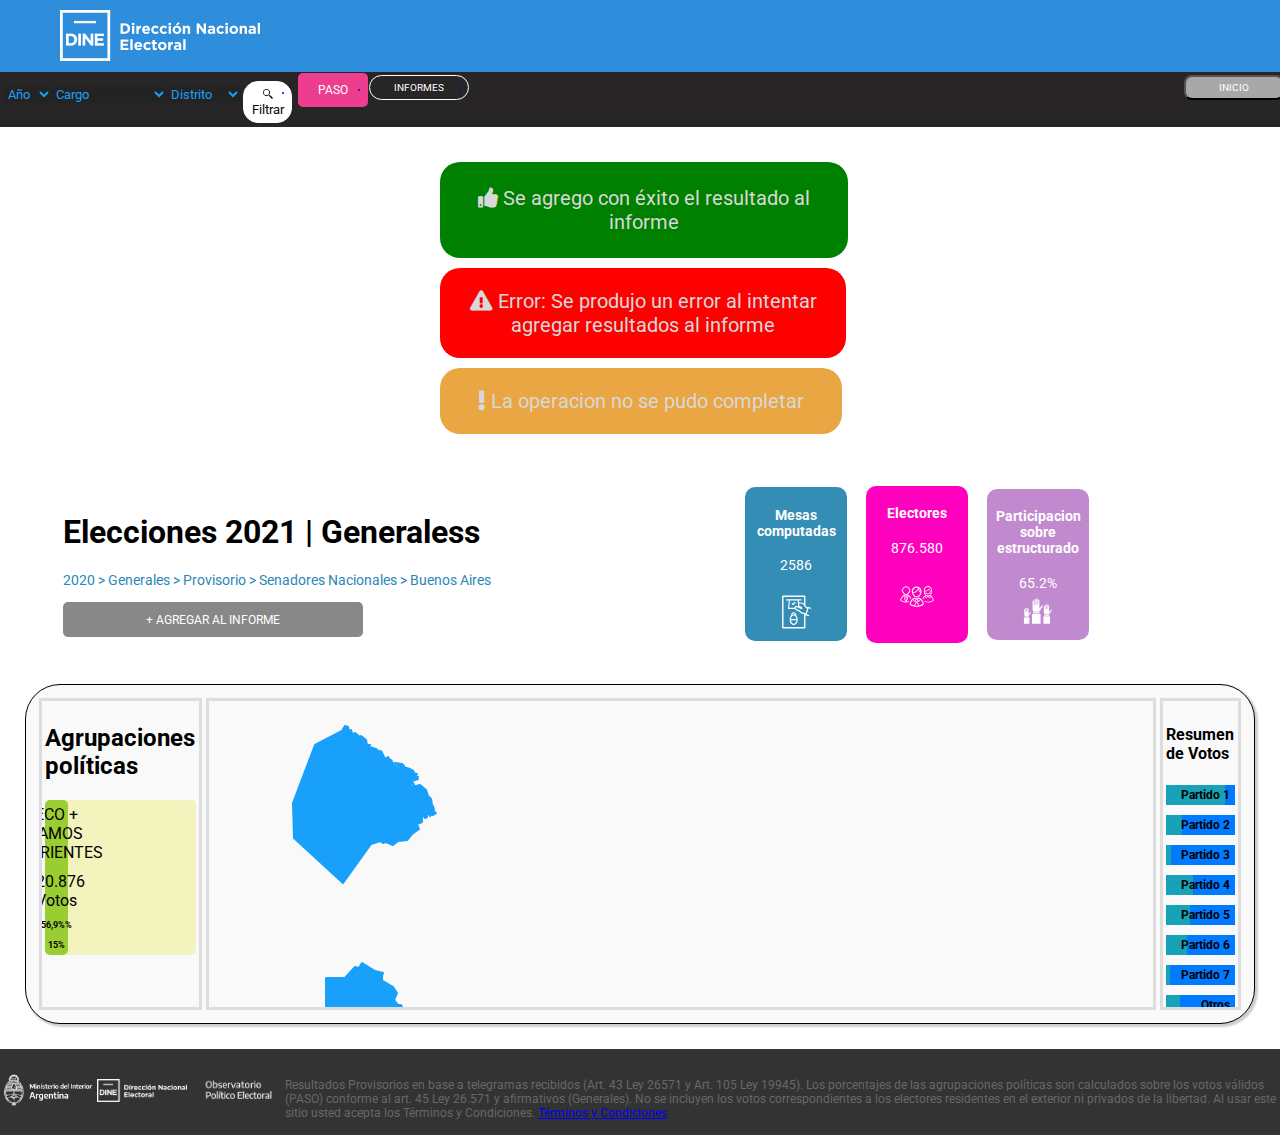
==== commit f083c14b: "Add files via upload" ====
--- a/tup-lc2-votacion-app/generales.html
+++ b/tup-lc2-votacion-app/generales.html
@@ -9,6 +9,16 @@
     <!-- Estilos CSS -->
     <link rel="stylesheet" href="css/common.css">
     <link rel="stylesheet" href="css/pages/generales.css">
+    <link
+    rel="stylesheet"
+    href="https://cdnjs.cloudflare.com/ajax/libs/font-awesome/6.0.0-beta3/css/all.min.css"
+    />
+    <link
+    rel="stylesheet"
+    href="https://cdnjs.cloudflare.com/ajax/libs/fontawesome/5.15.4/css/all.min.css"
+    crossorigin="anonymous"
+    referrerpolicy="no-referrer"
+    />
 </head>
 
 <body>
@@ -72,13 +82,14 @@
     <main>
         <div class="alert-conteiner">
             <div class="exito">
-                <p>Se agrego con exito el resultado al informe</p>
+                <p><i class="fa fa-thumbs-up"></i> Se agrego con éxito el resultado al informe</p>
             </div>
             <div class="error">
-                <p>Error. Se produjo un error al intentar agregar resultados al informe</p>
+                <p><i class=" fa fa-exclamation-triangle"></i> Error: Se produjo un error al intentar agregar resultados al
+                    informe</p>
             </div>
             <div class="alert">
-                <p>La operación no se pudo completar</p>
+                <p><i class="fa fa-exclamation"></i> La operacion no se pudo completar</p>
             </div>
         </div>
         <section id="sec-titulo">
--- a/tup-lc2-votacion-app/css/pages/generales.css
+++ b/tup-lc2-votacion-app/css/pages/generales.css
@@ -18,77 +18,77 @@
     width: 100%;
 }
 
+select {
+    background-color: rgba(34, 33, 33, 0.5);
+    color: #18a0fb;
+    border-radius: 5px;
+    border: none;
+    margin-bottom: auto;
+    margin-top: 10px;
+}
+
+.buscar {
+    background-color: rgb(255, 255, 255);
+    color: rgb(5, 5, 5);
+    border-radius: 15px;
+    border: none;
+    padding: 5px;
+    margin-left: 2px;
+    margin-top: 5px;
+    margin-bottom: auto;
+    width: 80px;
+    border: 1px solid #ffffff;
+}
+
+.paso-button {
+    background-color: #ee3d8f;
+    color: white;
+    border: none;
+    cursor: pointer;
+    padding: 10px 20px;
+    border-radius: 5px;
+    font-size: 12px;
+    margin-left: 6px;
+    margin-top: -3px;
+}
+
 .informes-button {
     background-color: rgb(39, 37, 37);
     color: white;
     border-radius: 15px;
-    padding: 5px;
-    cursor: pointer;
-    font-size: 10px; 
-    text-align: center;
-    width: 100px;
-    margin-top: 10px
+    border: none;
+    padding: 6px;
+    font-size: 10px;
+    margin-left: 1px;
+    margin-top: -1px;
+    margin-bottom: auto;
+    width: 100px;
+    border: 1px solid #ffffff;
 }
 
 .informes-button:hover {
     background-color:#9e9e9e; 
 }
 
-select { /*botones de opciones*/
-    background-color: rgba(34, 33, 33, 0.5);
-    color: #18a0fb;
-    border-radius: 5px;
-    border: none;
-    margin-bottom: auto;
-    margin-top: 10px;
-}
-
-.paso-button {
-    background-color: #ee3d8f;
-    color: white;
-    border: none;
-    cursor: pointer;
-    padding: 10px 20px;
-    border-radius: 5px;
-    font-size: 12px;
-    margin-left: 1px;
-    margin-top: 1.5px;
-}
-
-.informes-button {
-    background-color: rgb(39, 37, 37);
-    color: white;
-    border-radius: 15px;
-    border: none;
-    padding: 5px;
-    cursor: pointer;
-    font-size: 10px; 
-    text-align: center;
-    margin-left: 2px;
-    margin-top: 5px;
-    margin-bottom: auto;
-    width: 100px;
-    border: 1px solid #ffffff;
-}
-
-.informes-button:hover {
-    background-color:#9e9e9e; 
-}
-
 .inicio-button {
     color: #ffffff;
-    background-color: #d1d1d1;
-    border-radius: 5px;
+    background-color: #a8a8a8;
+    border-radius: 8px;
     width: 100px;
     padding: 5px;
     font-size: 10px;
     text-transform: uppercase;
     text-align: center;
     cursor: pointer;
-    margin-left: 710px;
+    margin-left: 715px;
     margin-bottom: auto;
-    margin-top: 5px;
-}
+    margin-top: -1px;
+}
+
+.inicio-button:hover {
+    background-color: rgb(219, 219, 219);
+}
+
 
 .alert-conteiner {
     width: 400px; /* Ancho de 400px */
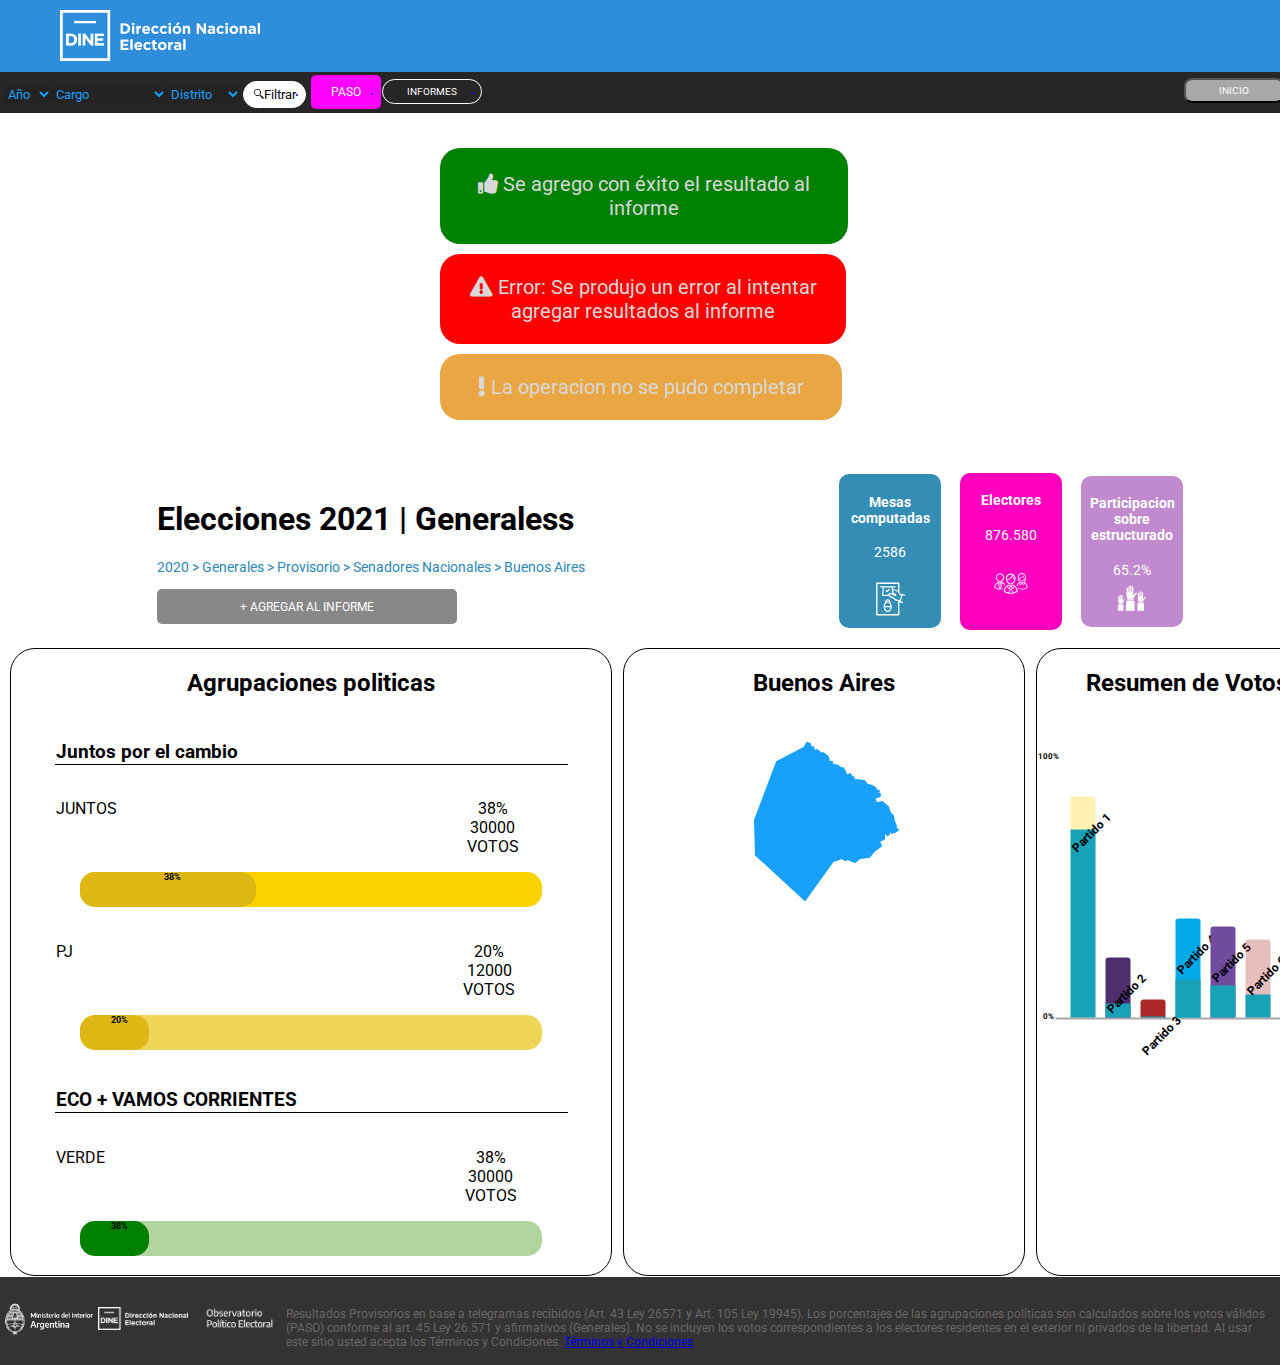
==== commit 109ce891: "Add files via upload" ====
--- a/tup-lc2-votacion-app/generales.html
+++ b/tup-lc2-votacion-app/generales.html
@@ -85,7 +85,8 @@
                 <p><i class="fa fa-thumbs-up"></i> Se agrego con éxito el resultado al informe</p>
             </div>
             <div class="error">
-                <p><i class=" fa fa-exclamation-triangle"></i> Error: Se produjo un error al intentar agregar resultados al
+                <p><i class=" fa fa-exclamation-triangle"></i> Error: Se produjo un error al intentar agregar resultados
+                    al
                     informe</p>
             </div>
             <div class="alert">
@@ -108,7 +109,7 @@
 
         <section id="sec-contenido">
             <!--Seccion para contenido de la página-->
-            
+
             <button class="agregar-button">+ AGREGAR AL INFORME</button></td>
             <td>
                 <div class="mesas-computadas">
@@ -312,275 +313,142 @@
             </div>
             </tr>
             </table>
-
-            <!--Segunda parte del body-->
-            <div class="recuadro">
-                <table>
-                    <tr>
-                        <td>
-                            <div class="sub-recuadro">
-                                <!-- Contenido del primer recuadro aquí -->
-                                <!--Cuadro de datos por agrupacion politica-->
-                                <h2>Agrupaciones políticas</h2>
-                                <div class="progress">
-                                    <div class="progress-bar">
-                                        <p>ECO + VAMOS CORRIENTES</p>
-                                        <p>320.876 Votos</p>
-                                        <span class="progress-bar-text">56,9%%</span>
-                                        <span class="progress-bar-text">15%</span>
+        </section>
+
+        <!--Segunda parte del body-->
+
+        <section id="recuadro">
+            <tr>
+                <div class="grid-container">
+                    <div class="grid-1">
+                        <table class="grilla">
+                            <thead>
+                                <h2>Agrupaciones politicas</h2>
+                            </thead>
+                            <tbody>
+                                <tr>
+                                    <td>
+                                        <h3 class="sub-titulo">Juntos por el cambio</h3>
+                                        <div class="text">
+                                            <p class="partido-politico">JUNTOS</p>
+                                            <div class="votos-jc">
+                                                <p>38%<br>30000 VOTOS</p>
+                                            </div>
+                                        </div>
+                    </div>
+
+                    <div class="progress" style="background:rgb(252, 210, 0) ">
+                        <div class="progress-bar" style="width: 38%; rgba(252, 210, 0, 0.3);">
+                            <span class="progress-bar-text">38%</span>
+                        </div>
+                    </div>
+                    </td>
+            </tr>
+
+            <tr>
+                <td>
+                    <div class="text">
+                        <p class="partido-politico">PJ</p>
+                        <div class="votos-pj">
+                            <p>20%<br>12000 VOTOS</p>
+                        </div>
+                    </div>
+                    <div class="progress" style="background: rgb(240, 214, 88);">
+                        <div class="progress-bar" style="width:10px rgba(236, 198, 6, 0.3);">
+                            <span class="progress-bar-text">20%</span>
+                        </div>
+                    </div>
+                </td>
+            </tr>
+            <tr>
+                <td>
+                    <h3 class="sub-titulo">ECO + VAMOS CORRIENTES</h3>
+                    <div class="text">
+                        <p class="partido-politico">VERDE</p>
+                        <div class="votos-verde">
+                            <p>38%<br>30000 VOTOS</p>
+                        </div>
+                    </div>
+
+                    <div class="progress" style="background:rgba(102, 171, 60, 0.5) ">
+                        <div class="progress-bar" style="width:15%;   background-color: green;">
+                            <span class="progress-bar-text">38%</span>
+                        </div>
+                    </div>
+                </td>
+            </tr>
+            </tbody>
+            </table>
+            </div>
+
+            <div class="grid-2">
+                <table class="grilla">
+                    <thead>
+                        <h2>Buenos Aires</h2>
+                    </thead>
+                    <tbody>
+                        <tr>
+                            <td class="bs-as">
+                                <svg height="200" >
+                                    <path class="leaflet-interactive" stroke="#18a0fb" stroke-opacity="1"
+                                        stroke-width="2" stroke-linecap="round" stroke-linejoin="round" fill="#18a0fb"
+                                        fill-opacity="1" fill-rule="evenodd" d="M182 61L179 56L176 58L178 56L176
+                      53L173 55L169 47L168 48L164 45L157 43L158 41L155 41L154 36L149 32L148 33L143 29L142
+                      30L145 32L140 29L138 32L137 30L140 29L139 26L137 28L136 23L133 22L130 27L103 41L81
+                      99L82 134L131 179L159 140L168 137L171 139L174 138L181 141L186 137L195 136L200 130L207
+                      125L205 120L210 118L210 112L205 107L210 110L213 114L215 113L215 110L217 110L218 112L219
+                      111L217 109L221 111L224 109L220 106L222 106L221 102L218 102L216 104L215 103L217 102L212
+                      102L220 101L219 95L216 92L214 86L208 81L200 83L199 80L201 79L202 81L200 77L206 75L203
+                      75L203 73L206 73L201 71L205 70L199 69L198 68L202 68L200 66L195 67L194 66L198 65L188
+                      62L192 62L190 60L183 59L189 64L187 65z"></path>
+                                </svg>
+                            </td>
+                        </tr>
+                    </tbody>
+                </table>
+            </div>
+            <div class="grid-3">
+                <table class="grilla">
+                    <thead>
+                        <h2>Resumen de Votos</h2>
+                    </thead>
+                    <tbody>
+                        <tr>
+                            <td class="resumen-votos">
+                                <div class="chart-wrap horizontal">
+                                    <div class="grid">
+                                        <div class="bar" style="--bar-value:85%;--bar-color: rgba(252, 210, 0, 0.3);"
+                                            data-name="Partido 1" title="Your Blog 85%"></div>
+                                        <div class="bar" style="--bar-value:23%;--bar-color:rgb(77, 46, 110);"
+                                            data-name="Partido 2" title="Medium
+                      23%"></div>
+                                        <div class="bar" style="--bar-value:7%;--bar-color:rgb(171, 40, 40);;"
+                                            data-name="Partido 3" title="Tumblr
+                      7%"></div>
+                                        <div class="bar" style="--bar-value:38%;--bar-color:rgb(0, 169, 232);"
+                                            data-name="Partido 4" title="Facebook
+                      38%"></div>
+                                        <div class="bar" style="--bar-value:35%;--bar-color:rgb(112, 76, 159);"
+                                            data-name="Partido 5" title="YouTube
+                      35%"></div>
+                                        <div class="bar" style="--bar-value:30%;--bar-color: rgba(171, 40, 40, 0.3);"
+                                            data-name="Partido 6" title="LinkedIn
+                      30%"></div>
+
+                                        <div class="bar" style="--bar-value:20%;--bar-color:rgb(128, 128, 128);"
+                                            data-name="Otros" title="Other
+                      20%"></div>
                                     </div>
                                 </div>
-                            </div>
-                        </td>
-                        <td>
-                            <div class="sub-recuadro">
-                                <!-- Contenido del segundo recuadro aquí -->
-                                <div class="mapas">
-                                    <!--CUadro de mapas-->
-                                    <svg height="210" width="800">
-                                        <path class="leaflet-interactive" stroke="#18a0fb" stroke-opacity="1"
-                                            stroke-width="2" stroke-linecap="round" stroke-linejoin="round"
-                                            fill="#18a0fb" fill-opacity="1" fill-rule="evenodd"
-                                            d="M182 61L179 56L176 58L178 56L176 53L173 55L169 47L168 48L164 45L157 43L158 41L155 41L154 36L149 32L148 33L143 29L142 30L145 32L140 29L138 32L137 30L140 29L139 26L137 28L136 23L133 22L130 27L103 41L81 99L82 134L131 179L159 140L168 137L171 139L174 138L181 141L186 137L195 136L200 130L207 125L205 120L210 118L210 112L205 107L210 110L213 114L215 113L215 110L217 110L218 112L219 111L217 109L221 111L224 109L220 106L222 106L221 102L218 102L216 104L215 103L217 102L212 102L220 101L219 95L216 92L214 86L208 81L200 83L199 80L201 79L202 81L200 77L206 75L203 75L203 73L206 73L201 71L205 70L199 69L198 68L202 68L200 66L195 67L194 66L198 65L188 62L192 62L190 60L183 59L189 64L187 65z">
-                                        </path>
-                                    </svg>
-
-                                    <!--//Buenos Aires//-->
-                                    <svg height="210" width="800">
-                                        <path class="leaflet-interactive" stroke="#18a0fb" stroke-opacity="1"
-                                            stroke-width="2" stroke-linecap="round" stroke-linejoin="round"
-                                            fill="#18a0fb" fill-opacity="1" fill-rule="evenodd"
-                                            d="M171 55L163 53L150 45L147 50L143 49L133 60L114 60L114 151L116 151L120 155L122 156L126 153L128 149L124 145L126 143L126 138L128 138L129 133L126 129L126 122L134 126L139 126L169 119L179 114L189 97L190 89L189 87L186 87L182 82L185 75L181 69L171 63L170 64L170 58z">
-                                        </path>
-                                    </svg>
-
-                                    <!--//Catamarca//-->
-                                    <svg height="210" width="800">
-                                        <path class="leaflet-interactive" stroke="#18a0fb" stroke-opacity="1"
-                                            stroke-width="2" stroke-linecap="round" stroke-linejoin="round"
-                                            fill="#18a0fb" fill-opacity="1" fill-rule="evenodd"
-                                            d="M194 123L195 120L193 106L189 104L185 106L185 108L183 108L180 102L178 104L174 90L171 89L177 80L176 75L171 73L171 61L169 61L166 67L162 64L156 55L157 49L161 49L161 39L129 38L117 36L115 37L116 48L120 62L116 64L115 70L122 80L121 84L110 84L111 85L104 98L104 102L116 101L119 105L118 108L129 111L132 117L137 116L148 118L149 115L151 114L161 116L163 125L166 127L165 131L172 132L178 139L178 141L180 141L187 163L194 162L199 158L198 149L201 149L201 145L199 143L201 135L199 131L194 127L194 124z">
-                                        </path>
-                                    </svg>
-
-                                    <!--//Córdoba//-->
-                                    <svg height="210" width="800">
-                                        <path class="leaflet-interactive" stroke="#18a0fb" stroke-opacity="1"
-                                            stroke-width="2" stroke-linecap="round" stroke-linejoin="round"
-                                            fill="#18a0fb" fill-opacity="1" fill-rule="evenodd"
-                                            d="M125 101L127 108L125 110L126 111L122 123L120 125L121 174L160 174L160 157L172 157L197 120L197 114L193 110L195 109L194 105L191 99L189 98L186 84L190 80L196 57L189 52L188 48L180 48L180 42L174 35L159 33L159 30L153 30L151 28L147 29L147 27L139 26L125 28L126 37L121 41L114 42L112 52L106 66L106 89L117 94L119 101z">
-                                        </path>
-                                    </svg>
-
-                                    <!--//Corrientes//-->
-                                    <svg height="210" width="800">
-                                        <path class="leaflet-interactive" stroke="#18a0fb" stroke-opacity="1"
-                                            stroke-width="2" stroke-linecap="round" stroke-linejoin="round"
-                                            fill="#18a0fb" fill-opacity="1" fill-rule="evenodd"
-                                            d="M106 135L108 138L109 135L116 136L122 132L123 133L131 130L139 134L143 141L148 145L147 139L151 137L153 133L152 131L154 131L159 126L160 121L168 117L169 114L174 109L176 103L180 102L183 95L186 93L189 87L192 86L193 83L197 85L195 80L197 80L198 78L194 73L194 69L188 60L189 58L186 57L180 64L177 60L174 60L173 62L170 60L164 61L145 55L130 56L127 58L124 61L126 69L125 72L123 77L120 77L119 80L120 91L117 100L116 102L114 102L112 106L110 106L108 111L108 117L106 121L109 127L106 133L107 135z">
-                                        </path>
-                                    </svg>
-
-                                    <!--//Chaco//-->
-                                    <svg height="210" width="800">
-                                        <path class="leaflet-interactive" stroke="#18a0fb" stroke-opacity="1"
-                                            stroke-width="2" stroke-linecap="round" stroke-linejoin="round"
-                                            fill="#18a0fb" fill-opacity="1" fill-rule="evenodd"
-                                            d="M152 149L198 149L200 144L198 136L204 132L203 127L210 120L196 108L192 106L189 107L187 106L186 102L180 101L176 93L168 89L167 85L161 78L155 75L147 68L145 64L140 63L129 54L119 51L119 58L95 89L134 89L134 149z">
-                                        </path>
-                                    </svg>
-
-                                    <!--//Chubut//-->
-                                    <svg height="210" width="800">
-                                        <path class="leaflet-interactive" stroke="#18a0fb" stroke-opacity="1"
-                                            stroke-width="2" stroke-linecap="round" stroke-linejoin="round"
-                                            fill="#18a0fb" fill-opacity="1" fill-rule="evenodd"
-                                            d="M94 37L63 37L64 41L59 43L58 41L55 46L57 52L55 54L55 71L64 74L59 82L61 82L61 85L62 84L64 87L67 88L67 90L63 92L63 94L66 97L61 103L62 112L72 111L73 113L75 112L78 116L78 118L76 118L75 120L76 123L74 125L69 122L65 124L56 123L57 128L68 130L70 136L73 139L73 141L70 144L68 144L70 147L63 149L64 150L62 155L66 161L66 164L158 164L163 156L164 151L172 140L181 138L181 136L186 132L188 133L190 131L194 131L196 133L197 131L202 133L203 130L205 129L200 126L201 122L207 117L208 118L211 111L210 105L212 104L209 91L210 88L216 80L216 78L222 72L232 68L232 66L226 66L216 60L217 58L226 52L232 53L235 56L234 60L236 64L248 61L249 56L245 39L236 43L239 48L237 50L227 50L225 49L228 44L217 41L215 37L105 37z">
-                                        </path>
-                                    </svg>
-
-                                    <!--//Entre Rios//-->
-                                    <svg height="210" width="800">
-                                        <path class="leaflet-interactive" stroke="#18a0fb" stroke-opacity="1"
-                                            stroke-width="2" stroke-linecap="round" stroke-linejoin="round"
-                                            fill="#18a0fb" fill-opacity="1" fill-rule="evenodd"
-                                            d="M168 48L160 50L157 49L153 53L147 52L145 53L145 55L143 52L142 54L144 62L142 66L137 72L136 76L133 77L134 79L132 82L130 82L128 86L121 89L120 91L121 94L119 95L121 98L118 110L120 121L133 134L140 138L140 140L144 142L147 140L148 143L152 143L153 145L159 146L167 152L173 151L170 139L173 127L179 123L177 111L179 103L177 101L177 93L179 92L182 85L179 83L182 80L186 65L184 61L180 59L179 54L173 50z">
-                                        </path>
-                                    </svg>
-
-                                    <!--//Formosa//-->
-                                    <svg height="210" width="800">
-                                        <path class="leaflet-interactive" stroke="#18a0fb" stroke-opacity="1"
-                                            stroke-width="2" stroke-linecap="round" stroke-linejoin="round"
-                                            fill="#18a0fb" fill-opacity="1" fill-rule="evenodd"
-                                            d="M98 46L97 86L107 89L119 99L123 99L123 101L127 105L140 114L146 124L154 128L158 136L163 137L167 142L169 141L174 143L189 155L190 149L191 150L192 148L192 140L198 133L199 134L198 132L200 131L199 130L202 124L206 122L202 113L196 108L194 109L191 106L189 107L186 104L178 102L165 95L165 93L150 83L145 84L140 81L137 82L131 80L124 72L118 69L115 65L111 64L105 58L105 56L99 48L100 47z">
-                                        </path>
-                                    </svg>
-
-                                    <!--//Jujuy//-->
-                                    <svg height="210" width="800">
-                                        <path class="leaflet-interactive" stroke="#18a0fb" stroke-opacity="1"
-                                            stroke-width="2" stroke-linecap="round" stroke-linejoin="round"
-                                            fill="#18a0fb" fill-opacity="1" fill-rule="evenodd"
-                                            d="M190 115L182 102L183 91L173 87L171 77L172 73L170 70L168 70L168 65L170 59L173 57L173 49L175 48L175 45L149 46L142 38L136 37L137 35L129 30L127 31L128 34L125 45L109 52L105 52L103 62L94 67L91 67L92 73L84 81L93 90L83 124L92 133L92 137L96 137L101 144L104 144L105 147L109 149L117 150L117 148L120 147L122 144L121 143L123 139L123 126L120 117L123 108L132 111L139 116L137 131L139 138L146 140L150 145L155 158L161 163L162 161L164 163L168 163L169 165L175 163L180 168L187 170L189 170L190 165L192 164L199 170L201 170L205 164L217 160L222 151L221 115L213 115L209 121L199 113L195 113L193 115z">
-                                        </path>
-                                    </svg>
-
-                                    <!--//La Pampa//-->
-                                    <svg height="210" width="800">
-                                        <path class="leaflet-interactive" stroke="#18a0fb" stroke-opacity="1"
-                                            stroke-width="2" stroke-linecap="round" stroke-linejoin="round"
-                                            fill="#18a0fb" fill-opacity="1" fill-rule="evenodd"
-                                            d="M208 148L207 38L168 38L169 66L96 66L97 111L105 112L108 114L109 118L105 123L106 125L108 125L112 130L121 129L122 133L125 136L134 139L135 143L138 145L146 144L153 147L160 146L163 148L169 146L179 147L193 152L208 162z">
-                                        </path>
-                                    </svg>
-
-                                    <!--//La Rioja//-->
-                                    <svg height="210" width="800">
-                                        <path class="leaflet-interactive" stroke="#18a0fb" stroke-opacity="1"
-                                            stroke-width="2" stroke-linecap="round" stroke-linejoin="round"
-                                            fill="#18a0fb" fill-opacity="1" fill-rule="evenodd"
-                                            d="M153 60L145 60L142 57L142 54L138 55L130 51L131 48L129 44L116 45L111 54L107 56L106 60L104 60L108 63L110 62L119 75L120 78L118 81L118 93L133 95L150 111L150 113L159 122L162 127L162 144L169 151L169 153L173 156L191 153L191 130L197 116L199 106L192 84L190 84L190 82L184 75L177 74L178 70L175 68L173 59L163 57L161 58L160 61L155 61z">
-                                        </path>
-                                    </svg>
-
-                                    <!--//Mendoza//-->
-                                    <svg height="210" width="800">
-                                        <path class="leaflet-interactive" stroke="#18a0fb" stroke-opacity="1"
-                                            stroke-width="2" stroke-linecap="round" stroke-linejoin="round"
-                                            fill="#18a0fb" fill-opacity="1" fill-rule="evenodd"
-                                            d="M124 60L125 61L122 65L122 81L124 84L120 85L119 89L114 94L112 98L113 100L111 109L106 113L110 116L109 117L112 128L109 130L111 134L110 141L111 143L114 143L114 146L121 154L126 164L131 166L136 165L141 169L142 172L147 172L159 178L158 133L196 133L199 108L197 105L198 102L195 98L196 97L193 94L192 83L194 78L187 69L184 62L183 44L181 41L180 34L177 32L176 29L169 29L165 25L158 27L154 26L150 32L143 32L143 26L140 25L139 22L135 25L131 25L130 27L128 27L125 38L115 40L119 47L117 52L118 59L120 59L121 56L123 57z">
-                                        </path>
-                                    </svg>
-
-                                    <!--//Misiones//-->
-                                    <svg height="210" width="800">
-                                        <path class="leaflet-interactive" stroke="#18a0fb" stroke-opacity="1"
-                                            stroke-width="2" stroke-linecap="round" stroke-linejoin="round"
-                                            fill="#18a0fb" fill-opacity="1" fill-rule="evenodd"
-                                            d="M146 147L148 147L150 144L149 140L152 139L154 135L155 137L159 137L162 135L163 131L166 133L172 129L174 131L175 129L177 131L181 127L182 121L183 123L186 123L190 118L192 118L192 116L198 116L199 110L201 110L205 103L202 90L207 67L203 63L203 60L200 56L197 54L197 49L199 46L197 44L198 41L194 38L193 39L190 35L186 35L186 37L186 32L181 34L181 36L180 35L179 37L178 35L175 35L175 37L173 37L171 40L166 38L165 36L163 37L164 40L161 40L160 42L163 48L162 56L160 56L162 62L160 64L163 68L160 70L161 73L159 80L155 83L154 91L149 91L147 97L144 97L139 100L138 105L128 106L125 108L123 114L120 113L119 116L117 116L118 124L113 128L112 131L107 130L104 126L98 125L98 134L100 135L107 149L106 150L108 158L117 166L120 167L122 163L125 164L130 156L136 152L138 154L140 151L143 152L143 150L141 149L143 147L144 149z">
-                                        </path>
-                                    </svg>
-
-                                    <!--//Neuquén//-->
-                                    <svg height="210" width="800">
-                                        <path class="leaflet-interactive" stroke="#18a0fb" stroke-opacity="1"
-                                            stroke-width="2" stroke-linecap="round" stroke-linejoin="round"
-                                            fill="#18a0fb" fill-opacity="1" fill-rule="evenodd"
-                                            d="M178 122L185 112L197 109L192 101L192 69L180 63L175 63L174 60L169 56L165 57L158 54L157 48L149 40L147 37L147 33L145 34L143 32L143 27L142 29L140 28L137 31L136 36L132 35L132 37L128 39L129 44L126 43L127 45L125 48L127 51L125 51L127 58L124 61L124 64L127 66L124 72L129 84L129 93L133 96L133 99L130 103L119 108L121 116L117 126L119 126L118 129L113 127L113 131L116 136L114 142L111 142L110 146L114 149L114 151L110 153L110 158L107 162L110 166L109 169L116 171L117 170L123 173L126 171L129 167L127 162L130 159L137 157L139 155L143 156L148 154L148 152L151 151L153 139L167 131L172 125L175 125L177 122z">
-                                        </path>
-                                    </svg>
-
-                                    <!--//Río Negro//-->
-                                    <svg height="210" width="800">
-                                        <path class="leaflet-interactive" stroke="#18a0fb" stroke-opacity="1"
-                                            stroke-width="2" stroke-linecap="round" stroke-linejoin="round"
-                                            fill="#18a0fb" fill-opacity="1" fill-rule="evenodd"
-                                            d="M215 131L218 131L224 135L227 134L227 136L231 139L250 139L256 135L253 129L247 126L243 126L243 86L222 72L204 69L198 71L195 69L191 70L181 67L173 68L170 66L169 62L160 59L157 56L156 52L145 52L145 50L140 46L144 41L143 37L141 35L132 34L132 66L135 68L137 74L133 74L124 78L115 90L110 92L105 98L94 103L92 106L93 110L91 112L91 116L88 117L88 119L83 121L80 120L67 126L69 132L66 136L61 137L57 135L50 135L49 145L52 159L51 163L52 165L204 165L206 158L206 150L202 140L202 132L205 128L209 126L211 129L209 128L209 130L212 129z">
-                                        </path>
-                                    </svg>
-
-                                    <!--//Salta//-->
-                                    <svg height="210" width="800">
-                                        <path class="leaflet-interactive" stroke="#18a0fb" stroke-opacity="1"
-                                            stroke-width="2" stroke-linecap="round" stroke-linejoin="round"
-                                            fill="#18a0fb" fill-opacity="1" fill-rule="evenodd"
-                                            d="M206 127L223 105L223 57L213 49L213 45L193 45L192 47L192 45L186 45L185 51L180 59L178 66L172 51L163 47L159 47L155 60L157 61L157 68L163 71L162 77L167 83L170 81L176 86L178 83L182 83L182 100L179 105L173 108L172 110L167 107L165 110L161 109L159 106L153 107L149 104L144 95L140 93L140 83L132 79L131 83L133 88L131 99L125 99L117 93L117 91L112 87L110 95L87 107L86 106L82 114L82 116L87 122L83 124L95 126L126 127L128 129L128 133L127 137L123 137L122 143L128 152L132 155L136 148L139 151L147 154L148 148L151 147L155 147L157 150L166 152L166 150L174 151L179 138L198 138L199 136z">
-                                        </path>
-                                    </svg>
-
-                                    <!--//San Juan//-->
-                                    <svg height="210" width="800">
-                                        <path class="leaflet-interactive" stroke="#18a0fb" stroke-opacity="1"
-                                            stroke-width="2" stroke-linecap="round" stroke-linejoin="round"
-                                            fill="#18a0fb" fill-opacity="1" fill-rule="evenodd"
-                                            d="M124 93L121 97L119 97L116 100L113 110L114 114L112 117L110 115L108 121L111 135L115 136L116 138L113 141L114 146L118 152L118 155L125 155L128 152L130 143L132 143L133 141L137 142L141 138L141 140L144 142L145 148L152 148L156 142L160 143L167 141L169 144L177 145L179 146L179 148L183 149L181 146L181 136L195 136L192 130L188 127L188 111L182 101L159 78L144 76L144 64L146 61L136 45L134 46L129 44L129 49L127 50L128 54L126 58L126 64L124 63L121 68L124 82L122 88L125 89L125 91z">
-                                        </path>
-                                    </svg>
-
-                                    <!--//San Luis//-->
-                                    <svg height="210" width="800">
-                                        <path class="leaflet-interactive" stroke="#18a0fb" stroke-opacity="1"
-                                            stroke-width="2" stroke-linecap="round" stroke-linejoin="round"
-                                            fill="#18a0fb" fill-opacity="1" fill-rule="evenodd"
-                                            d="M128 77L128 82L132 90L132 93L135 95L136 99L139 102L137 112L138 118L141 121L140 122L143 126L142 129L144 132L141 156L176 157L174 80L177 76L180 66L179 65L181 63L179 59L180 57L173 56L172 50L169 47L162 44L156 44L154 46L147 47L142 47L139 44L125 44L124 53L126 57L124 57L128 68L128 76z">
-                                        </path>
-                                    </svg>
-
-                                    <!--//Santa Cruz//-->
-                                    <svg height="210" width="800">
-                                        <path class="leaflet-interactive" stroke="#18a0fb" stroke-opacity="1"
-                                            stroke-width="2" stroke-linecap="round" stroke-linejoin="round"
-                                            fill="#18a0fb" fill-opacity="1" fill-rule="evenodd"
-                                            d="M183 88L186 85L188 85L192 80L194 80L193 79L195 77L194 74L196 71L196 65L194 63L184 62L183 59L177 54L174 47L175 46L129 45L126 48L128 48L129 55L125 60L126 65L121 69L121 73L119 76L122 84L118 86L118 93L116 95L114 94L107 104L109 108L107 118L108 122L110 123L110 127L116 124L121 125L122 131L120 131L120 133L122 135L120 141L126 149L148 149L153 152L157 152L165 156L166 155L159 142L154 142L157 142L159 140L157 131L155 131L157 129L157 125L160 119L166 116L164 114L165 113L162 112L165 111L167 115L173 111L175 100L173 102L173 100L175 96L183 88z">
-                                        </path>
-                                    </svg>
-
-                                    <!--//Santa Fe//-->
-                                    <svg height="210" width="800">
-                                        <path class="leaflet-interactive" stroke="#18a0fb" stroke-opacity="1"
-                                            stroke-width="2" stroke-linecap="round" stroke-linejoin="round"
-                                            fill="#18a0fb" fill-opacity="1" fill-rule="evenodd"
-                                            d="M143 57L138 88L141 94L137 106L137 111L140 115L140 119L142 120L142 122L130 142L143 142L153 131L156 132L159 128L159 126L155 123L154 120L154 110L155 106L157 106L161 102L166 93L166 79L168 74L172 70L173 59L175 58L143 57z">
-                                        </path>
-                                    </svg>
-
-                                    <!--//Santiago del Estero//-->
-                                    <svg height="210" width="800">
-                                        <path class="leaflet-interactive" stroke="#18a0fb" stroke-opacity="1"
-                                            stroke-width="2" stroke-linecap="round" stroke-linejoin="round"
-                                            fill="#18a0fb" fill-opacity="1" fill-rule="evenodd"
-                                            d="M192 52L192 37L153 37L152 39L133 39L128 52L128 63L126 63L123 67L120 79L117 80L116 87L118 91L116 94L113 94L115 109L113 114L121 124L119 130L121 138L132 136L140 137L140 139L144 138L145 140L152 140L152 143L167 144L168 148L173 152L173 158L181 158L182 162L192 97z">
-                                        </path>
-                                    </svg>
-
-                                    <!--//Tucumán//-->
-                                    <svg height="210" width="800">
-                                        <path class="leaflet-interactive" stroke="#18a0fb" stroke-opacity="1"
-                                            stroke-width="2" stroke-linecap="round" stroke-linejoin="round"
-                                            fill="#18a0fb" fill-opacity="1" fill-rule="evenodd"
-                                            d="M165 127L168 126L165 123L167 115L169 116L172 114L177 102L179 89L181 90L181 87L184 88L185 81L189 82L189 58L182 59L176 57L169 61L168 59L155 57L152 51L147 53L136 53L134 65L117 58L117 67L114 68L114 76L115 78L118 78L128 85L126 91L128 93L115 110L122 114L122 123L125 132L129 137L129 141L130 142L131 138L133 138L135 144L140 149L142 149L144 145L150 141L158 146L160 142L163 144L164 143L166 137L169 137L165 128z">
-                                        </path>
-                                    </svg>
-
-                                    <!--//Tierra del Fuego, Antártida e Islas del Atlántico Sur//-->
-                                    <svg height="210" width="800">
-                                        <path class="leaflet-interactive" stroke="#18a0fb" stroke-opacity="1"
-                                            stroke-width="2" stroke-linecap="round" stroke-linejoin="round"
-                                            fill="#18a0fb" fill-opacity="1" fill-rule="evenodd"
-                                            d="M166 125L160 121L154 114L139 104L136 98L129 92L122 78L120 79L114 76L114 73L118 67L120 67L121 69L121 67L113 54L113 140L114 138L118 138L120 136L132 139L141 138L161 146L163 143L172 143L173 140L177 140L180 142L185 139L185 141L188 140L188 138L190 137L189 135L192 130L181 130L170 128L167 126z">
-                                        </path>
-                                    </svg>
-                                </div>
-                            </div>
-                        </td>
-                        <td>
-                            <div class="sub-recuadro">
-                                <!-- Contenido del tercer recuadro aquí -->
-                                <h4>Resumen de Votos</h4>
-                                <div class="grifica">
-                                    <div class=" bar " style="--bar-value:85%; " data-name="Partido 1 "
-                                        title="Your Blog 85% "></div>
-                                    <div class="bar " style="--bar-value:23%; " data-name="Partido 2 "
-                                        title="Medium 23% "></div>
-                                    <div class="bar " style="--bar-value:7%; " data-name="Partido 3 "
-                                        title="Tumblr 7% "></div>
-                                    <div class="bar " style="--bar-value:38%; " data-name="Partido 4 "
-                                        title="Facebook 38% "></div>
-                                    <div class="bar " style="--bar-value:35%; " data-name="Partido 5 "
-                                        title="YouTube 35% "></div>
-                                    <div class="bar " style="--bar-value:30%; " data-name="Partido 6 "
-                                        title="LinkedIn 30% "></div>
-                                    <div class="bar " style="--bar-value:5%; " data-name="Partido 7 "
-                                        title="Twitter 5% "></div>
-                                    <div class="bar " style="--bar-value:20%; " data-name="Otros " title="Other 20% ">
-                                    </div>
-                                </div>
-                            </div>
-                        </td>
-                    </tr>
+
+                            </td>
+                        </tr>
+                    </tbody>
                 </table>
             </div>
+            </div>
+            </div>
+
         </section>
     </main>
 
@@ -610,4 +478,5 @@
         </table>
     </footer>
 </body>
+
 </html>--- a/tup-lc2-votacion-app/css/pages/generales.css
+++ b/tup-lc2-votacion-app/css/pages/generales.css
@@ -40,16 +40,16 @@
     border: 1px solid #ffffff;
 }
 
-.paso-button {
-    background-color: #ee3d8f;
+.paso-button{
+    background-color: magenta;
     color: white;
     border: none;
     cursor: pointer;
     padding: 10px 20px;
     border-radius: 5px;
     font-size: 12px;
-    margin-left: 6px;
-    margin-top: -3px;
+    margin-top: -1px;
+    margin-left: 5px;
 }
 
 .informes-button {
@@ -60,14 +60,14 @@
     padding: 6px;
     font-size: 10px;
     margin-left: 1px;
-    margin-top: -1px;
+    margin-top: 3px;
     margin-bottom: auto;
     width: 100px;
     border: 1px solid #ffffff;
 }
 
 .informes-button:hover {
-    background-color:#9e9e9e; 
+    background-color: #9e9e9e;
 }
 
 .inicio-button {
@@ -80,22 +80,21 @@
     text-transform: uppercase;
     text-align: center;
     cursor: pointer;
-    margin-left: 715px;
+    margin-left: 702px;
     margin-bottom: auto;
-    margin-top: -1px;
+    margin-top: 2px;
 }
 
 .inicio-button:hover {
     background-color: rgb(219, 219, 219);
 }
 
-
 .alert-conteiner {
-    width: 400px; /* Ancho de 400px */
-    margin: 20px auto; /* Margen de 20px en los lados y centrado horizontal */
-    padding: 15px; /* Padding de 15px */
-    border-radius: 10px; /* Bordes redondeados de 10px */
-    text-align: center; /* Texto centrado */
+    width: 400px;
+    margin: 20px auto;
+    padding: 15px;
+    border-radius: 10px;
+    text-align: center;
 }
 
 .exito {
@@ -164,6 +163,26 @@
     color: #FFF;
     text-align: center;
     margin-left: 15px;
+}
+
+.manos {
+    margin-top: -19px;
+}
+
+#sec-titulo h1 {
+    margin-left: 60px;
+}
+
+.texto-path {
+    font-size: 14px;
+    font-family: 'Roboto', sans-serif;
+    color: #2b87b6;
+    margin-left: 60px;
+}
+
+.agregar-button:hover {
+    background-color: #666666;
+    margin-top: auto;
 }
 
 .manos {
@@ -195,94 +214,24 @@
     height: 35px;
     margin-left: 60px;
 }
-
-.recuadro {
-    border-radius: 35px;
-    border: 1px solid #000;
-    box-shadow: 2px 2px 2px 1px rgba(0, 0, 0, 0.2);
-    margin-bottom: 15px;
-    padding: 10px;
-    background-color: #f9f9f9;
-    display: flex;
-    margin: 25px;
-    /* Agregado */
-}
-/* Estilos para el sub-recuadro dentro del recuadro principal */
-
-.sub-recuadro {
-    height: 300px;
-    /* Altura máxima del recuadro */
-    overflow: auto;
-    /* Agrega barras de desplazamiento si es necesario */
-    border: 3px solid #ccc;
-    padding: 10px;
-    background-color: #f9f9f9;
-    /* Color de fondo del sub-recuadro */
-    padding: 3px;
-    /* Espaciado interno del sub-recuadro */
-    border: 3px solid #ddd;
-    /* Borde del sub-recuadro */
-    flex: 0.5;
-    /* Ajusta el valor de flex según tus necesidades */
-    margin: auto;
-}
-
-.mapas img,
-.mapas p {
-    margin: 5px;
-}
-
-.progress {
-    width: 100%;
-    border-radius: 5px;
-    margin-bottom: 15px;
-    background: rgb(243, 243, 189);
-}
-
 .progress-bar {
     display: flex;
     flex-direction: column;
-    /* Cambia la dirección de los elementos a columnas */
     align-items: center;
     transition: width 0.25s;
     border-radius: 5px;
     width: 15%;
-    background: yellowgreen;
-}
-
-.progress-bar p,
-.progress-bar-text {
-    margin: 5px 0;
-    /* Espacio vertical entre elementos */
-    text-align: center;
-    /* Centra el texto horizontalmente */
-}
-
-.progress-bar-text {
-    font-weight: bold;
-    font-size: 9px;
-}
-/*Grafica*/
-/* Estilo para la barra de gráficos */
-
-.grifica {
-    display: flex;
-    flex-direction: column;
-    align-items: center;
-}
-/* Estilo para cada barra de gráfico */
+    background: rgb(221, 184, 20);
+}
 
 .bar {
-    width: 100%;
+    width: 10%;
     height: 20px;
     background-color: #007BFF;
-    /* Color de fondo de la barra */
     margin-bottom: 10px;
-    /* Espacio entre barras */
     position: relative;
     flex-direction: column;
 }
-/* Estilo para el texto dentro de las barras */
 
 .bar::after {
     content: attr(data-name);
@@ -308,6 +257,198 @@
     /* Color de la parte llena de la barra */
 }
 
+.grid-container {
+    display: grid;
+    grid-template-columns: 1fr 1fr 1fr;
+    text-align: center;
+    margin: auto;
+}
+  
+.grid-1 {
+    margin: 1px;
+    border-radius: 25px;
+    border: 1px solid black;
+    overflow-y: scroll;
+    overflow-x: hidden;
+    width: 600px;
+    margin-left: 10px;
+}
+
+.grid-1 h3{
+    text-align: left;
+    padding: 1px;
+}
+
+.text {
+    display: flex;
+    width: 90%;
+}
+
+.votos-jc {
+    margin-left: 350px;
+}
+
+.votos-pj {
+    margin-left: 390px;
+}
+
+.votos-verde {
+    margin-left: 360px;
+}
+  
+.grid-2 {
+    margin: 1px;
+    border-radius: 25px;
+    border: 1px solid black;
+    width: 400px;
+    margin-left: 10px; 
+}
+
+.grid-3 {
+    margin: 1px;
+    border-radius: 25px;
+    border: 1px solid black;
+    width: 300px;
+    margin-left: 10px;
+}
+
+.grid-3 h2{
+    text-align: center;
+}
+  
+table {
+    margin-top: 2px;
+    margin: auto;
+    padding: 1px;
+    min-width: 100px;
+    overflow: scroll;
+}
+ 
+.partido-politico {
+    margin-left: 1px;
+}
+
+.sub-titulo {
+    border-bottom: 1px solid;
+}
+  
+  /*barra de progreso*/
+.progress {
+    height: 35px;
+    width: 90%;
+    margin: auto;
+    border-radius: 15px;
+    margin-bottom: 15px;
+}
+
+.progress-bar {
+    height: 100%;
+    display: flex;
+    align-items: center;
+    transition: width 0.25s;
+    border-radius: 15px;
+}
+
+ .progress-bar-text {
+    margin-left: 10px;
+    font-weight: bold;
+    color: var(--textos);
+    font-size: 9px;
+}
+  
+.chart-wrap {
+    --chart-width: 260px;
+    --grid-color: #aaa;
+    --bar-thickness: 25px;
+    --bar-rounded: 3px;
+    --bar-spacing: 10px;
+    font-family: sans-serif;
+    width: var(--chart-width);
+    margin: auto;
+    padding-top: 35px;
+}
+
+.chart-wrap .title {
+    font-weight: bold;
+    padding: 1.8em 0 2.8em;
+    text-align: center;
+    white-space: nowrap;
+}
+
+    /* cuando definimos el gráfico en horizontal, lo giramos 90 grados */
+.chart-wrap.horizontal .grid {
+    transform: rotate(-90deg);
+    margin: auto;
+}
+
+.chart-wrap.horizontal .bar::after {
+    /* giramos las letras para horizontal*/
+    transform: rotate(45deg);
+    padding-top: 0px;
+    display: block;
+}
+
+.chart-wrap .grid {
+    margin-left: 50px;
+    position: relative;
+    padding: 5px 0 5px 0;
+    height: 100%;
+    width: 100%;
+    border-left: 2px solid var(--grid-color);
+    font-size: 10px;
+
+}
+      /* posicionamos el % del gráfico*/
+.chart-wrap .grid::before {
+    font-size: 0.8em;
+    font-weight: bold;
+    content: '0%';
+    position: absolute;
+    left: -0.5em;
+    top: -1.5em;
+
+}
+
+.chart-wrap .grid::after {
+    font-size: 0.8em;
+    font-weight: bold;
+    content: '100%';
+    position: absolute;
+    right: -1.5em;
+    top: -1.5em;
+}
+
+    /* giramos las valores de 0% y 100% para horizontal */
+.chart-wrap.horizontal .grid::before, .chart-wrap.horizontal .grid::after {
+    transform: rotate(90deg);
+}
+      
+.chart-wrap .bar {
+    width: var(--bar-value);
+    height: var(--bar-thickness);
+    margin: var(--bar-spacing) 0;
+    background-color: var(--bar-color);
+    border-radius: 0 var(--bar-rounded) var(--bar-rounded) 0;
+}
+
+.chart-wrap .bar:hover {
+    opacity: 0.7;
+}
+
+.chart-wrap .bar::after {
+    content: attr(data-name);
+    margin-left: 100%;
+    padding: 10px;
+    display: inline-block;
+    white-space: nowrap;
+}
+
+footer {
+    background-color: #333;
+    color: rgb(107, 103, 103);
+    text-align: left;
+    width: 100%;
+}
 footer {
     background-color: #333;
     color: rgb(107, 103, 103);
